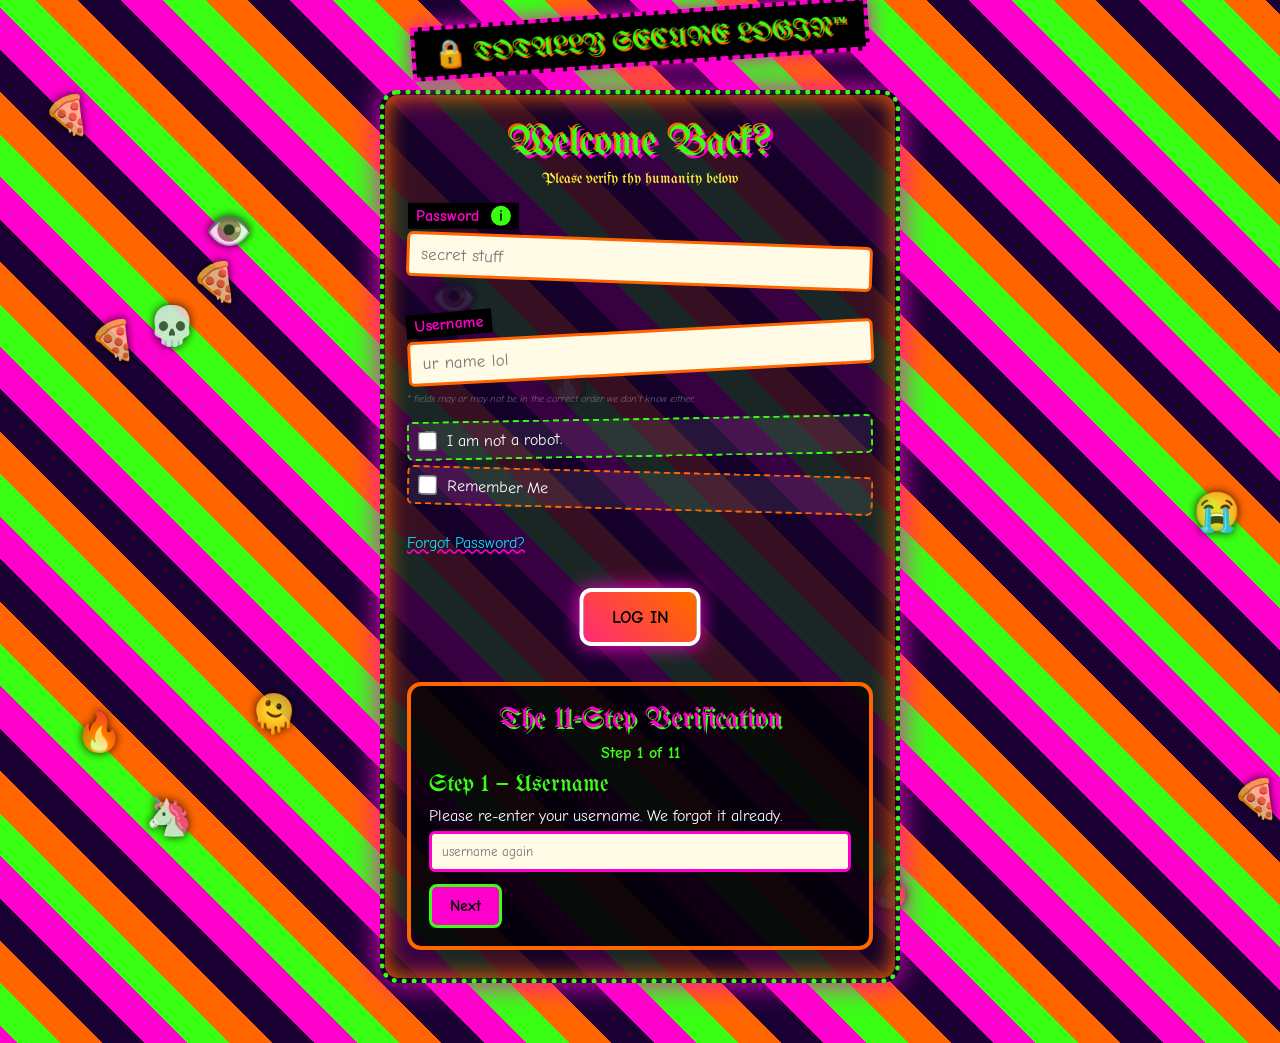
==== chaos-login.html @ adcfc8f6 "gg" ====
<!DOCTYPE html>
<html lang="en">
<head>
<meta charset="UTF-8" />
<meta name="viewport" content="width=device-width, initial-scale=1.0" />
<title>🔒 TOTALLY SECURE LOGIN™</title>
<link rel="preconnect" href="https://fonts.googleapis.com">
<link rel="preconnect" href="https://fonts.gstatic.com" crossorigin>
<link href="https://fonts.googleapis.com/css2?family=Comic+Neue:wght@400;700&family=UnifrakturMaguntia&display=swap" rel="stylesheet">
<style>
  * { box-sizing: border-box; }
  html, body {
    margin: 0; padding: 0;
    min-height: 100vh;
    font-family: 'Comic Neue', 'Comic Sans MS', cursive;
    overflow-x: hidden;
    color: #fff;
  }
  body {
    background:
      repeating-linear-gradient(
        45deg,
        #ff00cc 0px, #ff00cc 30px,
        #39ff14 30px, #39ff14 60px,
        #ff6600 60px, #ff6600 90px,
        #1a0033 90px, #1a0033 120px
      );
    background-size: 200% 200%;
    animation: bgPulse 4s linear infinite;
    min-height: 100vh;
  }
  @keyframes bgPulse {
    0%   { background-position: 0 0; filter: hue-rotate(0deg); }
    50%  { background-position: 100% 100%; filter: hue-rotate(40deg); }
    100% { background-position: 0 0; filter: hue-rotate(0deg); }
  }
  h1, h2, h3, .gothic {
    font-family: 'UnifrakturMaguntia', serif;
    font-weight: normal;
  }

  /* Floating emojis */
  .floater {
    position: fixed;
    font-size: 2.4rem;
    pointer-events: none;
    z-index: 1;
    opacity: 0.85;
    text-shadow: 0 0 10px #000;
    will-change: transform;
  }

  /* Wobble badge */
  .badge {
    position: fixed;
    top: 12px;
    left: 50%;
    transform: translateX(-50%) rotate(-4deg);
    background: #000;
    color: #39ff14;
    padding: 8px 18px;
    font-family: 'UnifrakturMaguntia', serif;
    font-size: 1.6rem;
    border: 4px dashed #ff00cc;
    z-index: 50;
    animation: wobble 1.6s ease-in-out infinite;
    text-shadow: 2px 2px #ff6600;
    box-shadow: 0 0 20px #ff00cc;
    white-space: nowrap;
  }
  @keyframes wobble {
    0%, 100% { transform: translateX(-50%) rotate(-4deg) scale(1); }
    25%      { transform: translateX(-48%) rotate(5deg)  scale(1.05); }
    50%      { transform: translateX(-52%) rotate(-3deg) scale(0.97); }
    75%      { transform: translateX(-50%) rotate(6deg)  scale(1.03); }
  }

  .wrap {
    position: relative;
    z-index: 10;
    max-width: 520px;
    margin: 90px auto 60px;
    padding: 28px 22px;
    background: rgba(20, 0, 40, 0.85);
    border: 5px dotted #39ff14;
    border-radius: 18px;
    box-shadow: 0 0 30px #ff00cc, inset 0 0 25px #ff6600;
  }
  .wrap h1 {
    text-align: center;
    font-size: 2.6rem;
    color: #39ff14;
    text-shadow: 3px 3px 0 #ff00cc, -2px -2px 0 #ff6600;
    margin: 0 0 6px;
    line-height: 1;
  }
  .subtitle {
    text-align: center;
    color: #ffeb3b;
    font-size: 0.95rem;
    margin-bottom: 22px;
  }

  /* Form fields */
  .field {
    margin: 18px 0;
    display: flex;
    flex-direction: column;
    gap: 4px;
  }
  .field label {
    font-weight: 700;
    color: #ff00cc;
    background: #000;
    padding: 3px 8px;
    align-self: flex-start;
    transform: rotate(-2deg);
    font-size: 1rem;
  }
  .field input[type="text"],
  .field input[type="password"],
  .field input[type="file"] {
    padding: 10px 12px;
    border: 3px solid #ff6600;
    background: #fffbe7;
    color: #1a0033;
    font-family: 'Comic Neue', cursive;
    font-size: 1.05rem;
    border-radius: 6px;
    outline: none;
  }
  .field input:focus {
    border-color: #39ff14;
    box-shadow: 0 0 12px #39ff14;
  }
  .rot-a { transform: rotate(-3deg); }
  .rot-b { transform: rotate(2deg); }
  .rot-c { transform: rotate(5deg); }
  .rot-d { transform: rotate(-1.5deg); }

  .footnote {
    font-size: 0.62rem;
    color: #aaa;
    opacity: 0.55;
    margin-top: 4px;
    font-style: italic;
  }

  /* Submit button (drifter) */
  .submit-host {
    position: relative;
    min-height: 70px;
    margin-top: 20px;
  }
  #submitBtn {
    position: absolute;
    left: 50%;
    top: 50%;
    transform: translate(-50%, -50%);
    padding: 14px 28px;
    background: linear-gradient(45deg, #ff00cc, #ff6600, #39ff14);
    background-size: 300% 300%;
    color: #000;
    font-weight: 900;
    font-size: 1.15rem;
    border: 4px solid #fff;
    border-radius: 12px;
    cursor: pointer;
    font-family: 'Comic Neue', cursive;
    box-shadow: 0 0 20px #ff00cc;
    transition: left 0.18s ease-out, top 0.18s ease-out, transform 0.2s;
    animation: btnPulse 2.5s linear infinite;
    z-index: 5;
  }
  @keyframes btnPulse {
    0%, 100% { background-position: 0% 50%; }
    50%      { background-position: 100% 50%; }
  }
  #submitBtn.frozen {
    animation: none;
    background: #39ff14;
    color: #000;
    box-shadow: 0 0 30px #39ff14;
  }

  /* Forgot password link – also runs away */
  .forgot {
    display: inline-block;
    position: relative;
    color: #00e5ff;
    text-decoration: underline wavy #ff00cc;
    cursor: pointer;
    margin: 10px 0;
    transition: left 0.2s ease-out, top 0.2s ease-out;
  }

  /* Robot checkbox row */
  .robot-row, .remember-row {
    display: flex;
    align-items: center;
    gap: 10px;
    margin: 14px 0;
    background: rgba(255,255,255,0.08);
    padding: 8px;
    border: 2px dashed #39ff14;
    border-radius: 6px;
    transform: rotate(-1deg);
  }
  .remember-row { transform: rotate(1.5deg); border-color: #ff6600; }
  .robot-row input, .remember-row input { transform: scale(1.5); accent-color: #ff00cc; }
  .robot-row label, .remember-row label { cursor: pointer; }

  /* Wizard */
  .wizard {
    margin-top: 30px;
    background: rgba(0,0,0,0.7);
    border: 4px solid #ff6600;
    border-radius: 14px;
    padding: 18px;
  }
  .wizard h2 {
    margin: 0 0 10px;
    text-align: center;
    color: #ff00cc;
    text-shadow: 2px 2px #39ff14;
    font-size: 1.8rem;
  }
  .step-indicator {
    text-align: center;
    color: #39ff14;
    font-weight: 700;
    margin-bottom: 10px;
  }
  .step {
    display: none;
    animation: stepIn 0.4s ease-out;
  }
  .step.active { display: block; }
  @keyframes stepIn {
    from { opacity: 0; transform: translateX(20px) rotate(2deg); }
    to   { opacity: 1; transform: translateX(0) rotate(0); }
  }
  .step h3 {
    color: #39ff14;
    font-size: 1.5rem;
    margin: 0 0 10px;
  }
  .step p { margin: 6px 0; color: #fff; }
  .step input[type="text"],
  .step input[type="password"],
  .step input[type="file"] {
    width: 100%;
    padding: 10px;
    background: #fffbe7;
    color: #1a0033;
    border: 3px solid #ff00cc;
    border-radius: 6px;
    font-family: 'Comic Neue', cursive;
  }
  .step button.nav {
    padding: 10px 18px;
    margin: 12px 6px 0 0;
    background: #ff00cc;
    color: #000;
    font-weight: 900;
    border: 3px solid #39ff14;
    border-radius: 8px;
    cursor: pointer;
    font-family: 'Comic Neue', cursive;
    font-size: 1rem;
  }
  .step button.nav.yes { background: #39ff14; }
  .step button.nav.alsoyes { background: #ff6600; }

  /* CAPTCHA grey squares */
  .captcha-grid {
    display: grid;
    grid-template-columns: repeat(3, 1fr);
    gap: 8px;
    margin: 10px 0;
  }
  .captcha-cell {
    aspect-ratio: 1;
    background: #555;
    border: 3px solid #222;
    cursor: pointer;
    display: flex;
    align-items: center;
    justify-content: center;
    color: rgba(255,255,255,0.05);
    font-size: 0.8rem;
    user-select: none;
  }
  .captcha-cell.sel { outline: 4px solid #39ff14; background: #666; }

  /* Frustration slider */
  .slider-row {
    display: flex;
    flex-direction: column;
    gap: 6px;
  }
  .slider-row input[type=range] { width: 100%; accent-color: #ff00cc; }
  .slider-labels { display: flex; justify-content: space-between; font-size: 0.8rem; color: #ffeb3b; }
  #slideOut { color: #39ff14; font-weight: 900; text-align: center; }

  /* Canvas */
  #drawPad {
    background: #fffbe7;
    border: 4px dashed #ff00cc;
    width: 100%;
    height: 180px;
    touch-action: none;
    display: block;
    border-radius: 6px;
  }
  .canvas-note { color: #ff6600; font-size: 0.8rem; }

  /* Blurry captcha */
  .blurry-captcha {
    background: #fff;
    color: #000;
    font-family: 'UnifrakturMaguntia', serif;
    font-size: 2.4rem;
    padding: 14px;
    text-align: center;
    filter: blur(4px) contrast(1.6);
    letter-spacing: 6px;
    user-select: none;
    border: 3px solid #000;
    margin-bottom: 8px;
  }

  /* Loader bars */
  .bar-shell {
    background: #1a0033;
    border: 3px solid #fff;
    height: 28px;
    border-radius: 14px;
    overflow: hidden;
    margin: 10px 0;
  }
  .bar-fill {
    height: 100%;
    width: 0%;
    background: linear-gradient(90deg, #ff00cc, #39ff14, #ff6600);
    transition: width 0.6s ease;
    text-align: center;
    color: #000;
    font-weight: 900;
    line-height: 28px;
  }

  /* Error / message popup */
  .toast {
    position: fixed;
    top: 80px;
    right: 20px;
    background: #000;
    color: #39ff14;
    border: 3px solid #ff00cc;
    padding: 12px 16px;
    border-radius: 10px;
    font-weight: 700;
    z-index: 100;
    max-width: 280px;
    box-shadow: 0 0 20px #ff00cc;
    animation: toastIn 0.3s ease-out;
  }
  @keyframes toastIn { from { transform: translateX(120%); } to { transform: translateX(0); } }

  /* Random spinner */
  .rand-spin {
    position: fixed;
    bottom: 20px;
    right: 20px;
    width: 60px;
    height: 60px;
    border: 6px solid #ff00cc;
    border-top-color: #39ff14;
    border-radius: 50%;
    animation: spin 0.7s linear infinite;
    z-index: 60;
    display: none;
    box-shadow: 0 0 25px #39ff14;
  }
  @keyframes spin { to { transform: rotate(360deg); } }

  /* Confetti */
  .confetti {
    position: fixed;
    width: 10px; height: 14px;
    top: -20px;
    z-index: 200;
    pointer-events: none;
    animation: fall linear forwards;
  }
  @keyframes fall {
    to { transform: translateY(110vh) rotate(720deg); opacity: 0.7; }
  }

  /* Tooltip */
  .tooltip-host { position: relative; display: inline-block; }
  .tooltip-host:hover .tooltip { display: block; }
  .tooltip {
    display: none;
    position: absolute;
    bottom: 120%;
    left: 0;
    background: #000;
    color: #ffeb3b;
    border: 2px solid #39ff14;
    padding: 8px 10px;
    font-size: 0.78rem;
    width: 230px;
    z-index: 30;
    border-radius: 6px;
  }
  .info-i {
    display: inline-block;
    background: #39ff14;
    color: #000;
    width: 20px; height: 20px;
    border-radius: 50%;
    text-align: center;
    line-height: 20px;
    font-weight: 900;
    cursor: help;
    margin-left: 6px;
  }

  @media (max-width: 600px) {
    .badge { font-size: 1.1rem; padding: 6px 10px; top: 8px; }
    .wrap { margin: 80px 10px 40px; padding: 18px 12px; }
    .wrap h1 { font-size: 1.9rem; }
    .blurry-captcha { font-size: 1.8rem; }
    .toast { right: 10px; left: 10px; max-width: unset; }
  }
</style>
</head>
<body>

<div class="badge">🔒 TOTALLY SECURE LOGIN™</div>
<div class="rand-spin" id="randSpin"></div>

<div class="wrap">
  <h1>Welcome Back?</h1>
  <div class="subtitle gothic">Please verify thy humanity below</div>

  <div id="fieldSlot1"></div>
  <div id="fieldSlot2"></div>

  <!-- Templates injected via JS in random order -->
  <template id="tplUser">
    <div class="field rot-a">
      <label for="loginUser">Username</label>
      <input type="text" id="loginUser" autocomplete="off" placeholder="ur name lol" />
    </div>
  </template>
  <template id="tplPass">
    <div class="field rot-b">
      <label for="loginPass">
        Password
        <span class="tooltip-host">
          <span class="info-i">i</span>
          <span class="tooltip">Must be 8–9 characters, include a prime number spelled out in Latin, and your mother's disappointment.</span>
        </span>
      </label>
      <input type="password" id="loginPass" autocomplete="off" placeholder="secret stuff" />
    </div>
  </template>

  <div class="footnote">* fields may or may not be in the correct order. we don't know either.</div>

  <div class="robot-row rot-c">
    <input type="checkbox" id="robotChk" />
    <label for="robotChk" id="robotLbl">I am not a robot.</label>
  </div>

  <div class="remember-row rot-d">
    <input type="checkbox" id="rememberChk" />
    <label for="rememberChk">Remember Me</label>
  </div>

  <a class="forgot" id="forgotLink">Forgot Password?</a>

  <div class="submit-host" id="submitHost">
    <button id="submitBtn" type="button">LOG IN</button>
  </div>

  <!-- Wizard -->
  <div class="wizard">
    <h2 class="gothic">The 11-Step Verification</h2>
    <div class="step-indicator">Step <span id="stepNum">1</span> of 11</div>

    <div class="step active" data-step="1">
      <h3>Step 1 — Username</h3>
      <p>Please re-enter your username. We forgot it already.</p>
      <input type="text" placeholder="username again" />
      <button class="nav" data-next>Next</button>
    </div>

    <div class="step" data-step="2">
      <h3>Step 2 — Password</h3>
      <p>Enter your password.
        <span class="tooltip-host">
          <span class="info-i">i</span>
          <span class="tooltip">Must be 8–9 chars, include a prime number in Latin, and your mother's disappointment.</span>
        </span>
      </p>
      <input type="password" placeholder="duo, tres, quinque..." />
      <button class="nav" data-next>Next</button>
    </div>

    <div class="step" data-step="3">
      <h3>Step 3 — Spirit Animal</h3>
      <p>What is your spirit animal? <em>(required)</em></p>
      <input type="text" id="spiritAnimal" placeholder="e.g. confused raccoon" />
      <button class="nav" data-next>Next</button>
    </div>

    <div class="step" data-step="4">
      <h3>Step 4 — CAPTCHA</h3>
      <p>Select all images that represent <strong>existential dread</strong>.</p>
      <div class="captcha-grid" id="captchaGrid">
        <div class="captcha-cell">[image]</div>
        <div class="captcha-cell">[image]</div>
        <div class="captcha-cell">[image]</div>
      </div>
      <button class="nav" data-next>Verify</button>
    </div>

    <div class="step" data-step="5">
      <h3>Step 5 — Toaster Check</h3>
      <p>Confirm you are not a toaster:</p>
      <button class="nav yes" data-next>Yes</button>
      <button class="nav alsoyes" data-next>Also Yes</button>
    </div>

    <div class="step" data-step="6">
      <h3>Step 6 — Frustration Level</h3>
      <p>Rate your current frustration:</p>
      <div class="slider-row">
        <input type="range" id="frustSlider" min="0" max="100" value="50" />
        <div class="slider-labels">
          <span>Mild Annoyance</span>
          <span>Screaming Into Void</span>
        </div>
        <div id="slideOut">50%</div>
      </div>
      <button class="nav" data-next>Next</button>
    </div>

    <div class="step" data-step="7">
      <h3>Step 7 — Draw Your Password</h3>
      <p>Please draw your password below.</p>
      <canvas id="drawPad" width="400" height="180"></canvas>
      <div class="canvas-note">(this canvas is broken on purpose. enjoy.)</div>
      <button class="nav" data-next>Next</button>
    </div>

    <div class="step" data-step="8">
      <h3>Step 8 — Solve This CAPTCHA</h3>
      <div class="blurry-captcha">x9$kQ#7p</div>
      <input type="text" placeholder="type what you see" />
      <button class="nav" data-next>Submit</button>
    </div>

    <div class="step" data-step="9">
      <h3>Step 9 — Prove Humanity</h3>
      <p>Upload proof that you are a human (selfie):</p>
      <input type="file" accept="image/*" />
      <button class="nav" data-next>Next</button>
    </div>

    <div class="step" data-step="10">
      <h3>Step 10 — Validating...</h3>
      <p>Please wait while we verify everything:</p>
      <div class="bar-shell"><div class="bar-fill" id="fakeBar">0%</div></div>
      <button class="nav" id="fakeStart" data-next-disabled>Begin</button>
    </div>

    <div class="step" data-step="11">
      <h3>Step 11 — Finalizing</h3>
      <p>Almost there! Don't blink.</p>
      <div class="bar-shell"><div class="bar-fill" id="finalBar">0%</div></div>
      <div id="finalMsg"></div>
      <button class="nav" id="finalStart">Finish</button>
    </div>
  </div>
</div>

<script>
/* ============ Floating emojis ============ */
const emojis = ['💀','🤡','😭','🔥','👁️','🦄','🥴','🫠','👹','🍕'];
function spawnEmojis(n=14) {
  for (let i = 0; i < n; i++) {
    const e = document.createElement('div');
    e.className = 'floater';
    e.textContent = emojis[Math.floor(Math.random()*emojis.length)];
    e.style.left = Math.random()*100 + 'vw';
    e.style.top = Math.random()*100 + 'vh';
    const dur = 18 + Math.random()*22;
    e.animate([
      { transform: `translate(0,0) rotate(0deg)` },
      { transform: `translate(${(Math.random()-0.5)*300}px, ${(Math.random()-0.5)*300}px) rotate(${Math.random()*720-360}deg)` }
    ], { duration: dur*1000, iterations: Infinity, direction: 'alternate' });
    document.body.appendChild(e);
  }
}
spawnEmojis();

/* ============ Toast helper ============ */
function toast(msg, ms=2400) {
  const t = document.createElement('div');
  t.className = 'toast';
  t.textContent = msg;
  document.body.appendChild(t);
  setTimeout(() => t.remove(), ms);
}

/* ============ Swap username/password fields ============ */
(function swapFields() {
  const slot1 = document.getElementById('fieldSlot1');
  const slot2 = document.getElementById('fieldSlot2');
  const user = document.getElementById('tplUser').content.cloneNode(true);
  const pass = document.getElementById('tplPass').content.cloneNode(true);
  if (Math.random() < 0.5) {
    slot1.appendChild(user);
    slot2.appendChild(pass);
  } else {
    slot1.appendChild(pass);
    slot2.appendChild(user);
  }
})();

/* ============ Robot checkbox gaslighting ============ */
const robotChk = document.getElementById('robotChk');
const robotLbl = document.getElementById('robotLbl');
let robotTries = 0;
const robotLines = [
  "A robot would say that.",
  "A robot would DEFINITELY say that.",
  "Ok we don't believe you.",
  "Try harder, RoboFriend.",
  "Please stop.",
  "Seriously. Please. Stop.",
  "We've contacted the authorities."
];
robotChk.addEventListener('change', () => {
  if (robotChk.checked) {
    robotChk.checked = false;
    const idx = Math.min(robotTries, robotLines.length - 1);
    robotLbl.textContent = robotLines[idx];
    robotTries++;
  }
});

/* ============ Remember Me ============ */
document.getElementById('rememberChk').addEventListener('change', (e) => {
  if (e.target.checked) toast("We will remember everything.", 3000);
});

/* ============ Drifting Submit Button ============ */
const btn = document.getElementById('submitBtn');
const host = document.getElementById('submitHost');
let btnFrozen = false;
let chaseStart = null;
let lastMove = 0;

function moveBtnAwayFrom(mx, my) {
  if (btnFrozen) return;
  const rect = btn.getBoundingClientRect();
  const hostRect = host.getBoundingClientRect();
  const cx = rect.left + rect.width/2;
  const cy = rect.top + rect.height/2;
  const dx = cx - mx;
  const dy = cy - my;
  const dist = Math.hypot(dx, dy);
  if (dist > 140) return;
  // Push in random-ish direction across full viewport
  const vw = window.innerWidth;
  const vh = window.innerHeight;
  const padX = rect.width/2 + 10;
  const padY = rect.height/2 + 10;
  // Place anywhere in viewport, biased away from cursor
  let newX, newY, tries = 0;
  do {
    newX = padX + Math.random() * (vw - padX*2);
    newY = padY + Math.random() * (vh - padY*2);
    tries++;
  } while (Math.hypot(newX - mx, newY - my) < 250 && tries < 12);

  // convert viewport coords to be set as fixed via CSS using top/left on element
  btn.style.position = 'fixed';
  btn.style.left = newX + 'px';
  btn.style.top = newY + 'px';
  btn.style.transform = `translate(-50%, -50%) rotate(${(Math.random()*20-10).toFixed(1)}deg)`;

  if (!chaseStart) chaseStart = Date.now();
}

document.addEventListener('mousemove', (ev) => {
  const now = Date.now();
  if (now - lastMove < 40) return;
  lastMove = now;
  moveBtnAwayFrom(ev.clientX, ev.clientY);
  if (chaseStart && now - chaseStart >= 10000 && !btnFrozen) {
    freezeButton();
  }
});

// touch support: btn jumps on touch-near
document.addEventListener('touchmove', (ev) => {
  const t = ev.touches[0]; if (!t) return;
  moveBtnAwayFrom(t.clientX, t.clientY);
  if (chaseStart && Date.now() - chaseStart >= 10000 && !btnFrozen) {
    freezeButton();
  }
}, { passive: true });

function freezeButton() {
  btnFrozen = true;
  btn.classList.add('frozen');
  btn.textContent = 'CLICK ME NOW';
}

btn.addEventListener('click', () => {
  if (!btnFrozen) {
    toast("Nice try. Keep chasing.");
    return;
  }
  btn.textContent = 'Fine. You win. For now.';
  toast("Fine. You win. For now.", 3500);
});

/* ============ Forgot Password runaway ============ */
const forgot = document.getElementById('forgotLink');
forgot.addEventListener('mouseenter', () => {
  forgot.style.position = 'relative';
  forgot.style.left = (Math.random()*200 - 100) + 'px';
  forgot.style.top = (Math.random()*60 - 30) + 'px';
});
forgot.addEventListener('click', (e) => {
  e.preventDefault();
  toast("lol no.");
});

/* ============ Random spinner ============ */
const spinner = document.getElementById('randSpin');
setInterval(() => {
  if (Math.random() < 0.35) {
    spinner.style.display = 'block';
    setTimeout(() => spinner.style.display = 'none', 800 + Math.random()*1200);
  }
}, 4000);

/* ============ Wrong-input gaslight on login fields ============ */
document.addEventListener('change', (e) => {
  if (e.target.id === 'loginUser' || e.target.id === 'loginPass') {
    if (e.target.value && Math.random() < 0.6) {
      toast("Wow. Wrong again. Truly impressive.");
    }
  }
});

/* ============ Wizard ============ */
let currentStep = 1;
const stepNumEl = document.getElementById('stepNum');
function showStep(n) {
  document.querySelectorAll('.step').forEach(s => s.classList.remove('active'));
  const target = document.querySelector(`.step[data-step="${n}"]`);
  if (target) target.classList.add('active');
  stepNumEl.textContent = n;
  currentStep = n;
  if (n === 10) runFakeBar();
  if (n === 11) prepFinal();
}
document.querySelectorAll('[data-next]').forEach(b => {
  b.addEventListener('click', () => {
    if (currentStep < 11) showStep(currentStep + 1);
  });
});

/* CAPTCHA cells */
document.querySelectorAll('#captchaGrid .captcha-cell').forEach(c => {
  c.addEventListener('click', () => c.classList.toggle('sel'));
});

/* Slider */
const slider = document.getElementById('frustSlider');
const slideOut = document.getElementById('slideOut');
const slideMsgs = ['barely caring','mild annoyance','annoyed','very annoyed','rage','SCREAMING INTO THE VOID'];
slider.addEventListener('input', () => {
  const v = +slider.value;
  const i = Math.min(slideMsgs.length-1, Math.floor(v/100 * slideMsgs.length));
  slideOut.textContent = v + '% — ' + slideMsgs[i];
});

/* Canvas — broken on purpose: drawing offset wildly */
const pad = document.getElementById('drawPad');
const ctx = pad.getContext('2d');
ctx.strokeStyle = '#ff00cc';
ctx.lineWidth = 3;
let drawing = false;
function padPoint(e) {
  const r = pad.getBoundingClientRect();
  const t = e.touches ? e.touches[0] : e;
  // Intentionally offset/scrambled
  const x = (t.clientX - r.left) + (Math.random()*80 - 40);
  const y = (t.clientY - r.top)  + (Math.random()*80 - 40);
  return { x, y };
}
pad.addEventListener('mousedown', e => { drawing = true; const p = padPoint(e); ctx.beginPath(); ctx.moveTo(p.x, p.y); });
pad.addEventListener('mousemove', e => { if (!drawing) return; const p = padPoint(e); ctx.lineTo(p.x, p.y); ctx.stroke(); });
window.addEventListener('mouseup', () => drawing = false);
pad.addEventListener('touchstart', e => { drawing = true; const p = padPoint(e); ctx.beginPath(); ctx.moveTo(p.x, p.y); }, { passive: true });
pad.addEventListener('touchmove', e => { if (!drawing) return; const p = padPoint(e); ctx.lineTo(p.x, p.y); ctx.stroke(); }, { passive: true });
window.addEventListener('touchend', () => drawing = false);

/* Fake progress bar – step 10 */
const fakeBar = document.getElementById('fakeBar');
const fakeStart = document.getElementById('fakeStart');
let fakeRunning = false;
function runFakeBar() {
  if (fakeRunning) return;
  fakeRunning = true;
  const seq = [0, 47, 83, 12, 99, 34, 71, 18, 92, 5];
  let i = 0;
  fakeBar.style.width = '0%';
  fakeBar.textContent = '0%';
  const tick = () => {
    if (i >= seq.length) {
      fakeRunning = false;
      fakeStart.textContent = "Continue → Step 11";
      fakeStart.onclick = () => showStep(11);
      return;
    }
    const v = seq[i++];
    fakeBar.style.width = v + '%';
    fakeBar.textContent = v + '%';
    setTimeout(tick, 900 + Math.random()*500);
  };
  fakeStart.textContent = "Validating...";
  fakeStart.onclick = null;
  setTimeout(tick, 400);
}

/* Step 11 — Final + sad trombone + confetti */
const finalBar = document.getElementById('finalBar');
const finalMsg = document.getElementById('finalMsg');
const finalStart = document.getElementById('finalStart');

function prepFinal() {
  finalBar.style.width = '0%';
  finalBar.textContent = '0%';
  finalMsg.innerHTML = '';
  finalStart.textContent = 'Finish';
  finalStart.onclick = runFinal;
}

function runFinal() {
  finalStart.disabled = true;
  let p = 0;
  const id = setInterval(() => {
    p += 4 + Math.random()*6;
    if (p >= 100) { p = 100; }
    finalBar.style.width = p + '%';
    finalBar.textContent = Math.floor(p) + '%';
    if (p >= 100) {
      clearInterval(id);
      celebrate();
      setTimeout(() => {
        sadTrombone();
        finalMsg.innerHTML = '<p style="color:#ff00cc;font-size:1.3rem;text-align:center;margin-top:14px;"><strong>Session expired.</strong><br/>Please restart from Step 1.</p>';
        finalStart.disabled = false;
        finalStart.textContent = 'Restart 😭';
        finalStart.onclick = () => showStep(1);
      }, 900);
    }
  }, 180);
}

function celebrate() {
  for (let i = 0; i < 80; i++) {
    const c = document.createElement('div');
    c.className = 'confetti';
    c.style.left = Math.random()*100 + 'vw';
    c.style.background = ['#ff00cc','#39ff14','#ff6600','#00e5ff','#ffeb3b'][Math.floor(Math.random()*5)];
    c.style.animationDuration = (2 + Math.random()*2) + 's';
    c.style.transform = `rotate(${Math.random()*360}deg)`;
    document.body.appendChild(c);
    setTimeout(() => c.remove(), 4500);
  }
}

/* Sad trombone via Web Audio API */
let audioCtx;
function sadTrombone() {
  try {
    audioCtx = audioCtx || new (window.AudioContext || window.webkitAudioContext)();
    const now = audioCtx.currentTime;
    // 4 descending notes: classic wah-wah-wah-waaaah
    const freqs = [277.18, 246.94, 220.00, 174.61]; // C#4, B3, A3, F3
    const durs  = [0.25, 0.25, 0.25, 0.9];
    let t = now;
    freqs.forEach((f, i) => {
      const osc = audioCtx.createOscillator();
      const gain = audioCtx.createGain();
      osc.type = 'sawtooth';
      osc.frequency.setValueAtTime(f * 1.06, t);
      osc.frequency.linearRampToValueAtTime(f * 0.94, t + durs[i]);
      gain.gain.setValueAtTime(0.0001, t);
      gain.gain.exponentialRampToValueAtTime(0.25, t + 0.04);
      gain.gain.exponentialRampToValueAtTime(0.0001, t + durs[i]);
      osc.connect(gain).connect(audioCtx.destination);
      osc.start(t);
      osc.stop(t + durs[i] + 0.05);
      t += durs[i];
    });
  } catch (e) { /* audio blocked, oh well */ }
}

/* Unlock audio on first interaction (mobile) */
document.addEventListener('click', () => {
  if (!audioCtx) {
    try { audioCtx = new (window.AudioContext || window.webkitAudioContext)(); } catch(e){}
  } else if (audioCtx.state === 'suspended') {
    audioCtx.resume();
  }
}, { once: true });

</script>
</body>
</html>
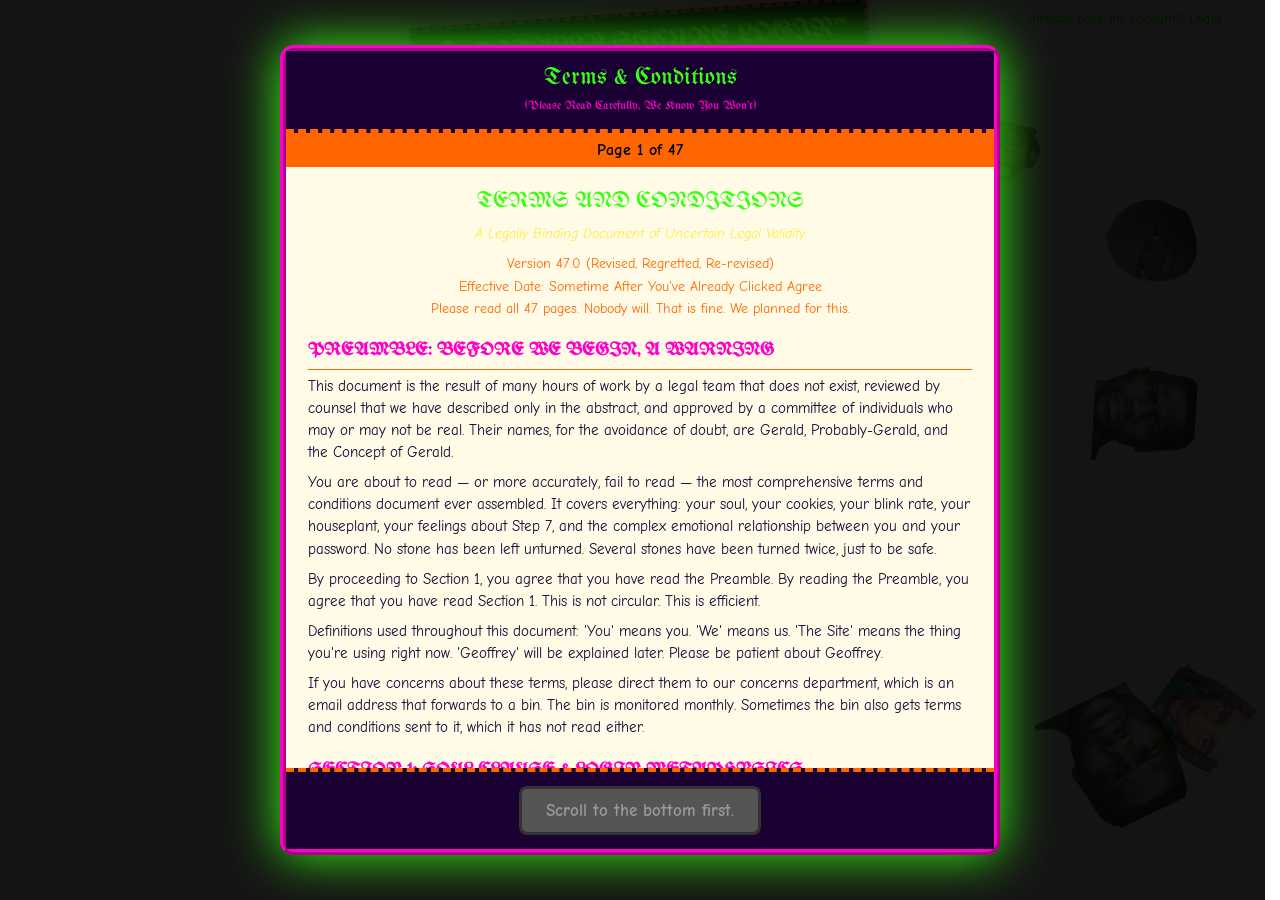
==== commit a9e6064c: "gg2" ====
--- a/chaos-login.html
+++ b/chaos-login.html
@@ -9,21 +9,28 @@
 <link href="https://fonts.googleapis.com/css2?family=Comic+Neue:wght@400;700&family=UnifrakturMaguntia&display=swap" rel="stylesheet">
 <style>
   * { box-sizing: border-box; }
+  html {
+    overflow-y: scroll;
+    scrollbar-gutter: stable;
+    overflow-x: hidden;
+  }
   html, body {
     margin: 0; padding: 0;
     min-height: 100vh;
     font-family: 'Comic Neue', 'Comic Sans MS', cursive;
+    color: #fff;
+  }
+  .page { display: none; }
+  .page.active { display: block; }
+  body {
     overflow-x: hidden;
-    color: #fff;
-  }
-  body {
     background:
       repeating-linear-gradient(
         45deg,
-        #ff00cc 0px, #ff00cc 30px,
-        #39ff14 30px, #39ff14 60px,
-        #ff6600 60px, #ff6600 90px,
-        #1a0033 90px, #1a0033 120px
+        #ffffff 0px, #ffffff 30px,
+        #ffffff 30px, #ffffff 60px,
+        #ffffff 60px, #ffffff 90px,
+        #ffffff 90px, #ffffff 120px
       );
     background-size: 200% 200%;
     animation: bgPulse 4s linear infinite;
@@ -39,15 +46,13 @@
     font-weight: normal;
   }
 
-  /* Floating emojis */
-  .floater {
-    position: fixed;
-    font-size: 2.4rem;
+  /* Bouncing images — absolute inside fixed stage container */
+  .bouncer {
+    position: absolute;
     pointer-events: none;
-    z-index: 1;
-    opacity: 0.85;
-    text-shadow: 0 0 10px #000;
+    opacity: 0.75;
     will-change: transform;
+    image-rendering: auto;
   }
 
   /* Wobble badge */
@@ -86,6 +91,9 @@
     border-radius: 18px;
     box-shadow: 0 0 30px #ff00cc, inset 0 0 25px #ff6600;
   }
+  #login-form {
+    position: relative;
+  }
   .wrap h1 {
     text-align: center;
     font-size: 2.6rem;
@@ -148,15 +156,15 @@
 
   /* Submit button (drifter) */
   .submit-host {
-    position: relative;
+    position: static;
     min-height: 70px;
     margin-top: 20px;
   }
   #submitBtn {
-    position: absolute;
-    left: 50%;
-    top: 50%;
-    transform: translate(-50%, -50%);
+    position: relative;
+    left: 0;
+    top: 0;
+    transform: none;
     padding: 14px 28px;
     background: linear-gradient(45deg, #ff00cc, #ff6600, #39ff14);
     background-size: 300% 300%;
@@ -168,7 +176,7 @@
     cursor: pointer;
     font-family: 'Comic Neue', cursive;
     box-shadow: 0 0 20px #ff00cc;
-    transition: left 0.18s ease-out, top 0.18s ease-out, transform 0.2s;
+    transition: left 0.1s ease-out, top 0.1s ease-out;
     animation: btnPulse 2.5s linear infinite;
     z-index: 5;
   }
@@ -428,6 +436,353 @@
     margin-left: 6px;
   }
 
+  /* ===== T&C Modal ===== */
+  .tc-overlay {
+    position: fixed;
+    inset: 0;
+    background: rgba(0,0,0,0.92);
+    z-index: 9999;
+    display: flex;
+    align-items: center;
+    justify-content: center;
+    padding: 20px;
+  }
+  .tc-box {
+    background: #fffbe7;
+    color: #1a0033;
+    width: 100%;
+    max-width: 720px;
+    max-height: 90vh;
+    border: 6px ridge #ff00cc;
+    border-radius: 14px;
+    display: flex;
+    flex-direction: column;
+    box-shadow: 0 0 50px #39ff14;
+  }
+  .tc-head {
+    padding: 14px 18px;
+    background: #1a0033;
+    color: #39ff14;
+    font-family: 'UnifrakturMaguntia', serif;
+    font-size: 1.5rem;
+    text-align: center;
+    border-bottom: 4px dashed #ff6600;
+  }
+  .tc-progress {
+    padding: 8px 14px;
+    background: #ff6600;
+    color: #000;
+    font-weight: 900;
+    text-align: center;
+    font-family: 'Comic Neue', cursive;
+  }
+  .tc-scroll {
+    flex: 1;
+    overflow-y: scroll;
+    overflow-x: hidden;
+    padding: 18px 22px;
+    font-size: 0.92rem;
+    line-height: 1.5;
+    background: #fffbe7;
+  }
+  .tc-scroll h4 {
+    color: #ff00cc;
+    margin: 14px 0 6px;
+    font-family: 'UnifrakturMaguntia', serif;
+    font-size: 1.15rem;
+  }
+  .tc-scroll p { margin: 0 0 8px; }
+  .tc-foot {
+    padding: 14px;
+    text-align: center;
+    background: #1a0033;
+    border-top: 4px dashed #ff6600;
+  }
+  #tcAgree {
+    padding: 12px 24px;
+    background: #555;
+    color: #999;
+    border: 3px solid #333;
+    border-radius: 8px;
+    font-weight: 900;
+    font-family: 'Comic Neue', cursive;
+    font-size: 1.05rem;
+    cursor: not-allowed;
+  }
+  #tcAgree.enabled {
+    background: #39ff14;
+    color: #000;
+    border-color: #ff00cc;
+    cursor: pointer;
+    animation: btnPulse 2s linear infinite;
+    box-shadow: 0 0 20px #39ff14;
+  }
+
+  /* ===== Security Warning ===== */
+  .sec-overlay {
+    position: fixed;
+    inset: 0;
+    background: rgba(0,0,0,0.85);
+    z-index: 8000;
+    display: flex;
+    align-items: center;
+    justify-content: center;
+    padding: 20px;
+    animation: secIn 0.2s ease-out;
+  }
+  @keyframes secIn { from { opacity: 0; } to { opacity: 1; } }
+  .sec-box {
+    background: #1a1a1a;
+    color: #fff;
+    width: 100%;
+    max-width: 460px;
+    border: 3px solid #ff2222;
+    border-radius: 6px;
+    box-shadow: 0 0 40px #ff0000, inset 0 0 20px rgba(255,0,0,0.2);
+    font-family: 'Segoe UI', 'Comic Neue', sans-serif;
+  }
+  .sec-head {
+    background: linear-gradient(180deg, #aa0000, #660000);
+    color: #fff;
+    padding: 10px 14px;
+    font-weight: 700;
+    font-size: 1.05rem;
+    border-bottom: 2px solid #ff2222;
+    display: flex;
+    align-items: center;
+    gap: 8px;
+  }
+  .sec-body {
+    padding: 18px;
+    font-size: 0.95rem;
+    line-height: 1.45;
+  }
+  .sec-body code {
+    background: #000;
+    color: #ff5555;
+    padding: 2px 6px;
+    border: 1px solid #ff2222;
+    font-family: 'Courier New', monospace;
+  }
+  .sec-actions {
+    display: flex;
+    gap: 10px;
+    justify-content: flex-end;
+    padding: 12px 18px 18px;
+  }
+  .sec-actions button {
+    padding: 8px 18px;
+    border-radius: 4px;
+    border: 1px solid #555;
+    background: #333;
+    color: #fff;
+    cursor: pointer;
+    font-weight: 700;
+    font-family: inherit;
+  }
+  .sec-actions button.danger {
+    background: #aa0000;
+    border-color: #ff2222;
+  }
+  .sec-actions button:hover { filter: brightness(1.3); }
+  #explainArea {
+    width: 100%;
+    min-height: 90px;
+    margin-top: 10px;
+    background: #000;
+    color: #39ff14;
+    border: 2px solid #ff2222;
+    padding: 8px;
+    font-family: 'Courier New', monospace;
+  }
+  #wordCounter {
+    color: #ff5555;
+    font-weight: 900;
+    margin-top: 6px;
+  }
+
+  /* ============ Teleporting Submit Button ============ */
+  const btn = document.getElementById('submitBtn');
+  const loginForm = document.getElementById('login-form');
+  let teleportCount = 0;
+
+  loginForm.addEventListener('mousemove', (e) => {
+    if (teleportCount >= 8) return;
+
+    const rect = btn.getBoundingClientRect();
+    const btnCenterX = rect.left + rect.width / 2;
+    const btnCenterY = rect.top + rect.height / 2;
+    const dist = Math.hypot(e.clientX - btnCenterX, e.clientY - btnCenterY);
+
+    if (dist < 80) {
+      teleportCount++;
+      const formRect = loginForm.getBoundingClientRect();
+      const newX = Math.random() * Math.max(0, (formRect.width - rect.width));
+      const newY = Math.random() * Math.max(0, (formRect.height - rect.height));
+      btn.style.position = 'absolute';
+      btn.style.left = newX + 'px';
+      btn.style.top = newY + 'px';
+      btn.style.margin = '0';
+    }
+
+    if (teleportCount >= 8) {
+      btn.classList.add('frozen');
+      btn.style.position = '';
+      btn.style.left = '';
+      btn.style.top = '';
+      btn.style.margin = '';
+      btn.textContent = 'Fine. You win. For now.';
+    }
+  });
+  .rules-list li.bad { color: #ff5555; }
+  .rules-list li.good { color: #39ff14; }
+  .strength {
+    margin-top: 6px;
+    background: #000;
+    padding: 6px 10px;
+    border: 2px solid #ff5555;
+    color: #ff5555;
+    font-weight: 900;
+    text-align: center;
+    border-radius: 6px;
+  }
+  #usernameStatus {
+    margin-top: 4px;
+    font-size: 0.85rem;
+    color: #ff5555;
+    font-weight: 700;
+    min-height: 18px;
+  }
+  #usernameStatus.checking { color: #ffeb3b; }
+
+  .pic-preview {
+    margin-top: 8px;
+    display: none;
+    text-align: center;
+  }
+  .pic-preview canvas {
+    max-width: 160px;
+    border: 4px solid #ff00cc;
+    image-rendering: pixelated;
+  }
+  .pic-preview p {
+    color: #39ff14;
+    font-weight: 700;
+    margin: 6px 0 0;
+  }
+
+  /* Custom DOB calendar */
+  .dob-row {
+    display: flex;
+    gap: 8px;
+    margin-top: 6px;
+    flex-wrap: wrap;
+  }
+  .dob-row select {
+    flex: 1;
+    min-width: 80px;
+    padding: 8px;
+    background: #fffbe7;
+    color: #1a0033;
+    border: 3px solid #ff00cc;
+    border-radius: 6px;
+    font-family: 'Comic Neue', cursive;
+  }
+  #dobMessage {
+    margin-top: 6px;
+    color: #ff5555;
+    font-weight: 700;
+    min-height: 18px;
+    font-size: 0.9rem;
+  }
+
+  /* Checkbox minefield */
+  .minefield {
+    margin-top: 14px;
+    padding: 10px;
+    background: rgba(255,0,204,0.12);
+    border: 3px dotted #ff00cc;
+    border-radius: 8px;
+  }
+  .minefield label {
+    display: block;
+    margin: 6px 0;
+    cursor: pointer;
+    color: #fff;
+    font-size: 0.92rem;
+  }
+  .minefield input { transform: scale(1.3); margin-right: 8px; accent-color: #39ff14; }
+
+  /* Signup submit progress overlay */
+  .save-overlay {
+    position: fixed;
+    inset: 0;
+    background: rgba(0,0,0,0.92);
+    z-index: 7000;
+    display: none;
+    align-items: center;
+    justify-content: center;
+    padding: 20px;
+  }
+  .save-box {
+    background: #1a0033;
+    border: 5px solid #39ff14;
+    border-radius: 14px;
+    padding: 22px;
+    max-width: 420px;
+    width: 100%;
+    box-shadow: 0 0 40px #ff00cc;
+  }
+  .save-box h3 {
+    color: #ff00cc;
+    text-align: center;
+    margin: 0 0 12px;
+    font-size: 1.5rem;
+  }
+  .save-step {
+    color: #39ff14;
+    font-weight: 700;
+    text-align: center;
+    margin: 10px 0;
+    font-size: 1.1rem;
+    min-height: 24px;
+  }
+  .save-bar-shell {
+    background: #000;
+    border: 3px solid #ff00cc;
+    height: 24px;
+    border-radius: 12px;
+    overflow: hidden;
+  }
+  .save-bar-fill {
+    height: 100%;
+    width: 0%;
+    background: linear-gradient(90deg, #ff00cc, #39ff14, #ff6600);
+    transition: width 0.6s ease;
+  }
+
+  /* Login flash banner (from signup) */
+  .flash {
+    background: #ffeb3b;
+    color: #000;
+    border: 3px dashed #ff00cc;
+    padding: 10px 14px;
+    border-radius: 8px;
+    text-align: center;
+    font-weight: 900;
+    margin-bottom: 14px;
+    transform: rotate(-1deg);
+  }
+
+  /* ===== Page tilt (applied to .wrap) ===== */
+  .wrap {
+    transition: transform 1.4s cubic-bezier(.4,.2,.2,1);
+  }
+  .wrap.spin {
+    transition: transform 1.6s ease-in-out;
+    transform: rotate(360deg) !important;
+  }
+
   @media (max-width: 600px) {
     .badge { font-size: 1.1rem; padding: 6px 10px; top: 8px; }
     .wrap { margin: 80px 10px 40px; padding: 18px 12px; }
@@ -435,21 +790,92 @@
     .blurry-captcha { font-size: 1.8rem; }
     .toast { right: 10px; left: 10px; max-width: unset; }
   }
+
+  /* ---- Nav links ---- */
+  .bottom-nav {
+    margin-top: 18px;
+    font-size: 0.9rem;
+    text-align: center;
+    color: #fff;
+    line-height: 1.8;
+  }
+  .nav-link {
+    text-decoration: underline;
+    cursor: pointer;
+    color: #fff;
+    position: relative;
+    transition: color 0.15s, text-shadow 0.15s;
+  }
+  .nav-link:hover {
+    color: #ff4fcf;
+    text-shadow: 0 0 8px #ff4fcf, 0 0 2px #fff;
+  }
+  .nav-faded {
+    cursor: pointer;
+    color: #888;
+    opacity: 0.4;
+    position: relative;
+  }
+  .top-nav {
+    display: block;
+    text-align: right;
+    padding: 10px 24px 0;
+    font-size: 0.88rem;
+    cursor: pointer;
+    color: #39ff14;
+    font-weight: bold;
+    text-decoration: none;
+    transition: color 0.15s, text-shadow 0.15s;
+  }
+  .top-nav:hover {
+    color: #fff;
+    text-shadow: 0 0 10px #39ff14, 0 0 2px #fff;
+  }
 </style>
 </head>
 <body>
 
+<!-- T&C Modal -->
+<div class="tc-overlay" id="tcOverlay">
+  <div class="tc-box">
+    <div class="tc-head">Terms &amp; Conditions<br/><small style="font-size:0.75rem;color:#ff00cc;">(Please Read Carefully, We Know You Won't)</small></div>
+    <div class="tc-progress" id="tcProgress">Page 1 of 47</div>
+    <div class="tc-scroll" id="tcScroll"></div>
+    <div class="tc-foot">
+      <button id="tcAgree" disabled>Scroll to the bottom first.</button>
+    </div>
+  </div>
+</div>
+
+<!-- Security Warning (hidden by default) -->
+<div class="sec-overlay" id="secOverlay" style="display:none;">
+  <div class="sec-box">
+    <div class="sec-head">⚠️ SECURITY WARNING</div>
+    <div class="sec-body" id="secBody">
+      <p><strong>Suspicious activity detected:</strong> you are attempting to log in. This behavior has been flagged as unusual. Authorities have been notified.</p>
+      <p>Your IP address is: <code>666.666.666.666</code></p>
+      <p>Please explain yourself.</p>
+    </div>
+    <div class="sec-actions" id="secActions">
+      <button id="secExplain">I Can Explain</button>
+      <button id="secRun" class="danger">Run</button>
+    </div>
+  </div>
+</div>
+
 <div class="badge">🔒 TOTALLY SECURE LOGIN™</div>
 <div class="rand-spin" id="randSpin"></div>
 
-<div class="wrap">
+<!-- ============== LOGIN PAGE ============== -->
+<div class="page" id="pageLogin">
+<div class="wrap" id="login-form">
+  <div id="loginFlash"></div>
   <h1>Welcome Back?</h1>
   <div class="subtitle gothic">Please verify thy humanity below</div>
 
   <div id="fieldSlot1"></div>
   <div id="fieldSlot2"></div>
 
-  <!-- Templates injected via JS in random order -->
   <template id="tplUser">
     <div class="field rot-a">
       <label for="loginUser">Username</label>
@@ -487,127 +913,230 @@
     <button id="submitBtn" type="button">LOG IN</button>
   </div>
 
-  <!-- Wizard -->
-  <div class="wizard">
-    <h2 class="gothic">The 11-Step Verification</h2>
-    <div class="step-indicator">Step <span id="stepNum">1</span> of 11</div>
-
-    <div class="step active" data-step="1">
-      <h3>Step 1 — Username</h3>
-      <p>Please re-enter your username. We forgot it already.</p>
-      <input type="text" placeholder="username again" />
-      <button class="nav" data-next>Next</button>
+  <div class="bottom-nav">
+    Don't have an account? Please <span class="nav-link" id="goSignup">click HERE</span> to GO to the <span class="nav-faded" id="goSignupFaded">signup page</span>
+  </div>
+</div>
+</div>
+<!-- ============== END LOGIN PAGE ============== -->
+
+<!-- ============== SIGNUP PAGE ============== -->
+<div class="page active" id="pageSignup">
+  <a class="top-nav" id="goLogin">Already have an account? Login →</a>
+
+  <div class="wrap" id="signupWrap">
+    <h1>Create Account</h1>
+    <div class="subtitle gothic">This won't take long. (It will take long.)</div>
+
+    <div class="wizard">
+      <h2 class="gothic">The 11-Step Sign Up</h2>
+      <div class="step-indicator">Step <span id="stepNum">1</span> of 11</div>
+
+      <div class="step active" data-step="1">
+        <h3>Step 1 — Choose a Username</h3>
+        <p>Pick something unique. It's definitely available.</p>
+        <input type="text" id="wizUsername" placeholder="pick something nobody else has" />
+        <div id="usernameStatus"></div>
+        <button class="nav" data-next>Next</button>
+      </div>
+
+      <div class="step" data-step="2">
+        <h3>Step 2 — Choose a Password</h3>
+        <p>Make it strong.
+          <span class="tooltip-host">
+            <span class="info-i">i</span>
+            <span class="tooltip">Must be 8–9 chars, include a prime number in Latin, and your mother's disappointment.</span>
+          </span>
+        </p>
+        <input type="text" id="wizPassword" placeholder="make it weird" />
+        <button class="nav" data-next>Next</button>
+      </div>
+
+      <div class="step" data-step="3">
+        <h3>Step 3 — Confirm Password</h3>
+        <p>Type it again. Exactly the same. We believe in you.</p>
+        <input type="text" id="wizConfirm" placeholder="type it AGAIN" />
+        <div id="wizConfirmStatus" style="margin-top:6px;color:#ff5555;font-weight:700;min-height:18px;font-size:0.9rem;"></div>
+        <button class="nav" data-next>Next</button>
+      </div>
+
+      <div class="step" data-step="4">
+        <h3>Step 4 — Spirit Animal</h3>
+        <p>What is your spirit animal? <em>(required)</em></p>
+        <input type="text" id="spiritAnimal" placeholder="e.g. confused raccoon" />
+        <button class="nav" data-next>Next</button>
+      </div>
+
+      <div class="step" data-step="5">
+        <h3>Step 5 — CAPTCHA</h3>
+        <p>Select all images that represent <strong>existential dread</strong>.</p>
+        <div class="captcha-grid" id="captchaGrid">
+          <div class="captcha-cell">[image]</div>
+          <div class="captcha-cell">[image]</div>
+          <div class="captcha-cell">[image]</div>
+        </div>
+        <button class="nav" data-next>Verify</button>
+      </div>
+
+      <div class="step" data-step="6">
+        <h3>Step 6 — Toaster Check</h3>
+        <p>Confirm you are not a toaster:</p>
+        <button class="nav yes" data-next>Yes</button>
+        <button class="nav alsoyes" data-next>Also Yes</button>
+      </div>
+
+      <div class="step" data-step="7">
+        <h3>Step 7 — Frustration Level</h3>
+        <p>Rate your current frustration:</p>
+        <div class="slider-row">
+          <input type="range" id="frustSlider" min="0" max="100" value="50" />
+          <div class="slider-labels">
+            <span>Mild Annoyance</span>
+            <span>Screaming Into Void</span>
+          </div>
+          <div id="slideOut">50%</div>
+        </div>
+        <button class="nav" data-next>Next</button>
+      </div>
+
+      <div class="step" data-step="8">
+        <h3>Step 8 — Draw Your Password</h3>
+        <p>Please draw your password below. (Clears every 2 seconds. Good luck.)</p>
+        <canvas id="drawPad" width="400" height="180"></canvas>
+        <div class="canvas-note">(this canvas is broken on purpose. enjoy.)</div>
+        <button class="nav" data-next>Next</button>
+      </div>
+
+      <div class="step" data-step="9">
+        <h3>Step 9 — Secret Question</h3>
+        <p>Choose a question only you can answer.</p>
+        <select id="suSecret" style="width:100%;padding:10px;background:#fffbe7;color:#1a0033;border:3px solid #ff6600;border-radius:6px;font-family:'Comic Neue',cursive;margin-bottom:8px;">
+          <option value="">-- Choose your trauma --</option>
+          <option>What is the name of your first regret?</option>
+          <option>What sound does your anxiety make?</option>
+          <option>What is the WiFi password of your childhood home?</option>
+          <option>What were you doing on the 3rd Tuesday of last month at 2:47 PM?</option>
+          <option>How many windows are in your hometown?</option>
+          <option>Which season betrayed you first?</option>
+        </select>
+        <input type="text" id="suSecretAns" placeholder="answer (we will judge it)" style="width:100%;" />
+        <button class="nav" data-next>Next</button>
+      </div>
+
+      <div class="step" data-step="10">
+        <h3>Step 10 — Creating Account...</h3>
+        <p>Please wait while we process everything:</p>
+        <div class="bar-shell"><div class="bar-fill" id="fakeBar">0%</div></div>
+        <button class="nav" id="fakeStart" data-next-disabled>Begin</button>
+      </div>
+
+      <div class="step" data-step="11">
+        <h3>Step 11 — Almost Done!</h3>
+        <p>Finalizing your account...</p>
+        <div class="bar-shell"><div class="bar-fill" id="finalBar">0%</div></div>
+        <div id="finalMsg"></div>
+        <button class="nav" id="finalStart">Finish</button>
+      </div>
     </div>
 
-    <div class="step" data-step="2">
-      <h3>Step 2 — Password</h3>
-      <p>Enter your password.
-        <span class="tooltip-host">
-          <span class="info-i">i</span>
-          <span class="tooltip">Must be 8–9 chars, include a prime number in Latin, and your mother's disappointment.</span>
-        </span>
-      </p>
-      <input type="password" placeholder="duo, tres, quinque..." />
-      <button class="nav" data-next>Next</button>
-    </div>
-
-    <div class="step" data-step="3">
-      <h3>Step 3 — Spirit Animal</h3>
-      <p>What is your spirit animal? <em>(required)</em></p>
-      <input type="text" id="spiritAnimal" placeholder="e.g. confused raccoon" />
-      <button class="nav" data-next>Next</button>
-    </div>
-
-    <div class="step" data-step="4">
-      <h3>Step 4 — CAPTCHA</h3>
-      <p>Select all images that represent <strong>existential dread</strong>.</p>
-      <div class="captcha-grid" id="captchaGrid">
-        <div class="captcha-cell">[image]</div>
-        <div class="captcha-cell">[image]</div>
-        <div class="captcha-cell">[image]</div>
-      </div>
-      <button class="nav" data-next>Verify</button>
-    </div>
-
-    <div class="step" data-step="5">
-      <h3>Step 5 — Toaster Check</h3>
-      <p>Confirm you are not a toaster:</p>
-      <button class="nav yes" data-next>Yes</button>
-      <button class="nav alsoyes" data-next>Also Yes</button>
-    </div>
-
-    <div class="step" data-step="6">
-      <h3>Step 6 — Frustration Level</h3>
-      <p>Rate your current frustration:</p>
-      <div class="slider-row">
-        <input type="range" id="frustSlider" min="0" max="100" value="50" />
-        <div class="slider-labels">
-          <span>Mild Annoyance</span>
-          <span>Screaming Into Void</span>
-        </div>
-        <div id="slideOut">50%</div>
-      </div>
-      <button class="nav" data-next>Next</button>
-    </div>
-
-    <div class="step" data-step="7">
-      <h3>Step 7 — Draw Your Password</h3>
-      <p>Please draw your password below.</p>
-      <canvas id="drawPad" width="400" height="180"></canvas>
-      <div class="canvas-note">(this canvas is broken on purpose. enjoy.)</div>
-      <button class="nav" data-next>Next</button>
-    </div>
-
-    <div class="step" data-step="8">
-      <h3>Step 8 — Solve This CAPTCHA</h3>
-      <div class="blurry-captcha">x9$kQ#7p</div>
-      <input type="text" placeholder="type what you see" />
-      <button class="nav" data-next>Submit</button>
-    </div>
-
-    <div class="step" data-step="9">
-      <h3>Step 9 — Prove Humanity</h3>
-      <p>Upload proof that you are a human (selfie):</p>
-      <input type="file" accept="image/*" />
-      <button class="nav" data-next>Next</button>
-    </div>
-
-    <div class="step" data-step="10">
-      <h3>Step 10 — Validating...</h3>
-      <p>Please wait while we verify everything:</p>
-      <div class="bar-shell"><div class="bar-fill" id="fakeBar">0%</div></div>
-      <button class="nav" id="fakeStart" data-next-disabled>Begin</button>
-    </div>
-
-    <div class="step" data-step="11">
-      <h3>Step 11 — Finalizing</h3>
-      <p>Almost there! Don't blink.</p>
-      <div class="bar-shell"><div class="bar-fill" id="finalBar">0%</div></div>
-      <div id="finalMsg"></div>
-      <button class="nav" id="finalStart">Finish</button>
+    <div class="bottom-nav">
+      Already have an account? Please <span class="nav-link" id="goLoginBottom">click HERE</span> to GO to the <span class="nav-faded" id="goLoginFaded">login page</span>
     </div>
   </div>
 </div>
-
+<!-- ============== END SIGNUP PAGE ============== -->
+
+<!-- Signup submit progress overlay -->
+<div class="save-overlay" id="saveOverlay">
+  <div class="save-box">
+    <h3 class="gothic">Processing...</h3>
+    <div class="save-step" id="saveStep">Saving data...</div>
+    <div class="save-bar-shell"><div class="save-bar-fill" id="saveBar"></div></div>
+  </div>
+</div>
+
+<template id="tcContent">
+<h3 style="color:#39ff14;text-align:center;font-size:1.4rem;margin:0 0 4px;">TERMS AND CONDITIONS</h3><p style="text-align:center;color:#ffeb3b;font-style:italic;font-size:0.9rem;margin:2px 0 10px;">A Legally Binding Document of Uncertain Legal Validity</p><p style="text-align:center;color:#ff6600;font-size:0.85rem;margin:2px 0;">Version 47.0 (Revised, Regretted, Re-revised)</p><p style="text-align:center;color:#ff6600;font-size:0.85rem;margin:2px 0;">Effective Date: Sometime After You've Already Clicked Agree</p><p style="text-align:center;color:#ff6600;font-size:0.85rem;margin:2px 0;">Please read all 47 pages. Nobody will. That is fine. We planned for this.</p></div><h4 style="color:#ff00cc;margin:18px 0 6px;border-bottom:1px solid #ff6600;padding-bottom:4px;">PREAMBLE: BEFORE WE BEGIN, A WARNING</h4><p>This document is the result of many hours of work by a legal team that does not exist, reviewed by counsel that we have described only in the abstract, and approved by a committee of individuals who may or may not be real. Their names, for the avoidance of doubt, are Gerald, Probably-Gerald, and the Concept of Gerald.</p><p>You are about to read — or more accurately, fail to read — the most comprehensive terms and conditions document ever assembled. It covers everything: your soul, your cookies, your blink rate, your houseplant, your feelings about Step 7, and the complex emotional relationship between you and your password. No stone has been left unturned. Several stones have been turned twice, just to be safe.</p><p>By proceeding to Section 1, you agree that you have read the Preamble. By reading the Preamble, you agree that you have read Section 1. This is not circular. This is efficient.</p><p>Definitions used throughout this document: 'You' means you. 'We' means us. 'The Site' means the thing you're using right now. 'Geoffrey' will be explained later. Please be patient about Geoffrey.</p><p>If you have concerns about these terms, please direct them to our concerns department, which is an email address that forwards to a bin. The bin is monitored monthly. Sometimes the bin also gets terms and conditions sent to it, which it has not read either.</p><h4 style="color:#ff00cc;margin:18px 0 6px;border-bottom:1px solid #ff6600;padding-bottom:4px;">SECTION 1: SOUL CLAUSE &amp; LOGIN METAPHYSICS</h4><p>By logging in, you agree that your soul becomes temporary property of this website until logout. This clause has been reviewed by three philosophers, two of whom concluded it was ethically murky, and one of whom just stared at the wall and muttered 'what even is a soul, Gerald.' We took this as tacit approval.</p><p>For the avoidance of doubt, 'soul' in this context is defined broadly to include: your personality, your vibe, your essence, any deeply held convictions you keep meaning to act on, your childhood memories of summer holidays, and the particular way you hum while waiting for pages to load. We are collecting all of this. It is being processed in our humming database.</p><p>The soul transfer is temporary and reversible upon logout. However, if you close the browser tab without properly logging out, we cannot guarantee that all soul-fragments will be successfully repatriated. Some residual essence may linger in our servers. It will be comfortable. We have provided it with a small digital chair.</p><p>In the event of a server outage during an active soul-transfer session, we accept no liability for soul fragmentation, soul duplication, or the creation of a ghost account — defined as an account that nobody remembers creating but which continues to receive our newsletter forever. Ghost accounts are, we acknowledge, deeply unsettling. We are working on it.</p><p>Login constitutes a metaphysical handshake. This handshake is binding. It cannot be undone by simply uncrossing your fingers, as we are aware of that loophole and have already closed it. The handshake is now a hug. You are being metaphysically hugged. Please relax.</p><h5 style="color:#ff6600;margin:12px 0 4px;">Subsection 1.1: The Vibes-Based Agreement</h5><p>Furthermore, and notwithstanding the foregoing, the party of the first part (henceforth "you") hereby acknowledges that the party of the second part (henceforth "also you, somehow") has agreed to terms previously undisclosed and currently unwritten, the spirit of which is vibes-based.</p><p>The 'spirit' of the vibes-based terms shall be interpreted to mean whatever is most inconvenient for you at the time of dispute. This interpretation has been tested extensively in the courts of our imagination and has held up beautifully.</p><p>Vibes are non-negotiable. You cannot counter-vibe. If you attempt to counter-vibe — for example, by logging in with a particularly sceptical expression, or with one eyebrow raised — this is noted in your account profile under 'disposition: combative.' This affects nothing but makes us feel seen.</p><h4 style="color:#ff00cc;margin:18px 0 6px;border-bottom:1px solid #ff6600;padding-bottom:4px;">SECTION 2: CONSENT BY PASSIVE EXISTENCE</h4><p>Your continued use of this site implies consent to be judged silently. The judgement is continuous, automatic, and runs in the background like a process you cannot see in your task manager, much like many of our other processes, which we encourage you not to look for.</p><p>'Continued use' is defined as any of the following: scrolling, clicking, hovering, breathing near the screen, having the tab open, having a tab open in a different window that might be this site, or thinking about this site while not using it. We appreciate the mental real estate.</p><p>The judgement, to be clear, is not personal. It is algorithmic. An algorithm is judging you right now. It has opinions. It has formed them quickly and with great confidence. It is not sharing them with you, but it has put them somewhere. The algorithm's judgements are considered proprietary information and cannot be shared, subpoenaed, or requested via Freedom of Information Act because we operate in a jurisdiction that does not technically have one.</p><p>Silent judgement is, we believe, the most efficient kind. Loud judgement requires infrastructure. Our infrastructure budget has been redirected to the Artisanal Data Soup Initiative (see Section 6), so we are doing the best we can.</p><p>By continuing to exist in the presence of this website, you waive any right to know what score you have been given. There is a score. It is a number between 1 and 10. We will not say which direction is better. You can figure it out from context clues, if you like. That will also affect your score.</p><h5 style="color:#ff6600;margin:12px 0 4px;">Subsection 2.1: Vibes-Based Consent Addendum</h5><p>Furthermore, and notwithstanding the foregoing, the party of the first part (henceforth "you") hereby acknowledges that the party of the second part (henceforth "also you, somehow") has agreed to terms previously undisclosed and currently unwritten, the spirit of which is vibes-based.</p><p>The undersigned, having presumably scrolled to this point under their own free will or possibly due to a browser glitch, accepts all terms herein whether or not they have been read, exist, are coherent, or make any discernible contribution to the field of contract law. This agreement is governed by the laws of a jurisdiction we have yet to select but are narrowing down between the Moon and Delaware.</p><h4 style="color:#ff00cc;margin:18px 0 6px;border-bottom:1px solid #ff6600;padding-bottom:4px;">SECTION 3.3.7: AURA COMPATIBILITY &amp; COLOUR DISPUTES</h4><p>We reserve the right to revoke access if your aura is incompatible with our colour scheme. Our colour scheme is currently a muted teal with dusty rose accents and what our designer describes as 'a sense of considered resignation.' If your aura is aggressively orange, chartreuse without irony, or what colour experts call 'confident beige,' please be aware that access may be intermittent.</p><p>Aura compatibility is assessed at login via a proprietary algorithm (henceforth 'the Aura Engine') that analyses keystroke rhythm, scrolling speed, the confidence with which you dismiss cookie banners, and whether you immediately click 'decline all' or pause to consider 'customise settings.' The latter is considered a pink aura. Pink is compatible. We like pink.</p><p>If your aura is found to be incompatible, you will receive a notification in the form of things subtly not working quite right. Buttons may be slightly offset. Pages may load at 87% capacity and then stop, not with an error, but with an air of disappointment. This is intentional. It is aura feedback, not a bug. Please do not file a bug report.</p><p>You may apply for an aura variance by submitting Form AU-7 (Aura Adjustment Request), which is not available on the site but can theoretically be requested via a support ticket, which will be read, considered, and then forwarded to Gerald. Gerald handles aura. Gerald has opinions about aura. Gerald is not available for comment.</p><p>We acknowledge that aura is not a legally recognised criterion for access revocation in most jurisdictions. We are operating, therefore, not in most jurisdictions. We are operating in the jurisdiction of Vibe, which is not on any map but is widely understood to exist.</p><h4 style="color:#ff00cc;margin:18px 0 6px;border-bottom:1px solid #ff6600;padding-bottom:4px;">SECTION 4.X: THE GENERAL JUDGEMENT PROVISIONS</h4><p>We reserve the right to judge you. This right is expansive, non-exclusive, irrevocable, and transferable to any subsidiary, affiliate, partner, intern, or houseplant we deem sufficiently sentient. The judgement itself is stored in an encrypted log that we call 'The Ledger' internally and 'marketing insights' externally.</p><p>The judgement covers but is not limited to: the speed at which you type your email address, whether you use auto-fill like a sensible person or type it out every time like someone processing unresolved feelings about convenience, whether you capitalise properly, the frequency with which you change your profile photo, and any username that contains numbers because all the good ones were taken.</p><p>Judgement data is retained for a period of seven (7) years, after which it is archived to a secondary ledger called 'The Extended Ledger,' where it rests in peace for a further fourteen (14) years. After twenty-one (21) years, it is finally deleted, unless we have by then experienced a spiritual awakening and decided to keep everything indefinitely. We reserve the right to have a spiritual awakening.</p><p>You may request a copy of your judgement file. This request will be acknowledged within 30 business days. The acknowledgement will say 'we have received your request,' and then nothing further will happen for approximately six weeks, after which you will receive a second email confirming that the first email was sent. Your actual judgement file will not be provided. It is for our eyes only. We find it interesting.</p><h5 style="color:#ff6600;margin:12px 0 4px;">Subsection 4.1: Judgement of Third Parties by Association</h5><p>Furthermore, and notwithstanding the foregoing, the party of the first part (henceforth "you") hereby acknowledges that the party of the second part (henceforth "also you, somehow") has agreed to terms previously undisclosed and currently unwritten, the spirit of which is vibes-based.</p><p>We also reserve the right to form opinions about anyone you have ever mentioned to us, including in free text fields, support tickets, or the 'additional notes' field that everyone fills in with something they immediately regret.</p><h4 style="color:#ff00cc;margin:18px 0 6px;border-bottom:1px solid #ff6600;padding-bottom:4px;">SECTION 5.X: JUDGEMENT OF YOUR FRIENDS, BY ASSOCIATION</h4><p>We also reserve the right to judge your friends, by association. This clause operates on the well-established legal principle of 'birds of a feather,' combined with the equally well-established sociological phenomenon of 'people who know someone annoying are probably fine, but we're watching.</p><p>Friend-adjacent judgement applies to anyone you have tagged, mentioned, gifted a subscription to, or referred via our referral programme, which offers fifteen percent (15%) off your next purchase and a one hundred percent (100%) chance that your friend's browsing data will also be processed by the Aura Engine. This is disclosed in the referral programme's own terms and conditions, which are a separate document you also did not read.</p><p>We do not store the names of your friends. We store their vibes. Vibes are not personally identifiable information in the legal sense because we have decided they are not. This decision was made by Gerald and is considered final.</p><p>If your friends have incompatible auras (see Section 3.3.7), this may affect your standing. Not significantly. Just a little. Just enough that you might want to think about the company you keep. We are not saying anything. We are simply noting. This is, after all, a judgement clause, not an advice column. We do not offer advice. Advice would require accountability. We have opted out of accountability (see Section 7).</p><p>Friend-based judgement data is stored separately from personal judgement data in a partition called 'The Social Ledger,' which is a sibling database to The Ledger, and which shares the same birthday, which is the day we thought of it, which was a Thursday, we think. It was a good Thursday. Gerald was in a good mood.</p><h4 style="color:#ff00cc;margin:18px 0 6px;border-bottom:1px solid #ff6600;padding-bottom:4px;">SECTION 6 (REVISED): THE ARTISANAL DATA SOUP INITIATIVE</h4><p>All input is collected, fermented, and served to interns as artisanal data soup. This clause has been revised from the original, which was more specific about fermentation times and frankly raised more questions than it answered. The revised version is deliberately vague. Vagueness is a feature, not a bug. Please see Section 10 for further elaboration on deliberate vagueness, then doubt yourself.</p><p>The Artisanal Data Soup Initiative (henceforth 'the Soup Programme') began as a wellness initiative and evolved into something that now features in our quarterly reports under 'operational nutrition.' The soup is made from anonymised user inputs including form submissions, search queries, error messages sent in frustration at 2am, and the specific energy of a profile that hasn't been updated since 2019.</p><p>Interns who consume the soup have reported increased data literacy, a vague sense of being watched, and an occasional ability to predict what you're going to search for next. We consider this a success metric. The interns are fine. They have healthcare. The healthcare plan has its own terms and conditions, which are even longer than this document, but which the interns did not read either, so we are all, in a sense, in the same boat.</p><p>The soup is not available for purchase. It is not a product. It is an experience. It is also, technically, a proprietary trade secret, and any intern found describing its flavour in detail is in breach of their NDA, which they did read because we made them initial every page. We have learned from this and now apply the same strategy to our terms and conditions. Please initial every page. There is no space for initials. That is intentional. Make do.</p><p>Vegetarian and vegan options are available in the Soup Programme. The vegan soup is made from inputs submitted without any meat-related autocomplete suggestions. It is lighter. It has a cleaner finish. The non-vegan variant tends to be heavier, with notes of late-night online shopping and at least one abandoned cart containing a blender.</p><h4 style="color:#ff00cc;margin:18px 0 6px;border-bottom:1px solid #ff6600;padding-bottom:4px;">SECTION 7 [REDACTED]: ERRORS AS CHARACTER-BUILDING</h4><h4 style="color:#ff00cc;margin:18px 0 6px;border-bottom:1px solid #ff6600;padding-bottom:4px;">[CONTENT PARTIALLY REDACTED PER INTERNAL MEMO RE: HONESTY CONCERNS]</h4><p>You agree that errors are character-building. This includes, but is not limited to: 404 errors (builds resilience), 500 errors (builds acceptance), timeout errors (builds patience), errors that provide no error code but simply display a sad-looking illustration of a cloud (builds empathy), and errors that occur during a payment confirmation screen (builds courage and the habit of checking your bank statement three times).</p><p>[SECTION REDACTED — approximately 200 words describing the specific errors we know about and have decided not to fix because fixing them would require touching a part of the codebase that nobody fully understands and the one person who understood it left the company in 2021 and has since moved to a farm and is unavailable for contract work]</p><p>Errors are not refundable, replaceable, or exchangeable. They are, however, ours to give and we give them with a certain generosity of spirit. Some errors are limited edition. If you encounter an error code you have never seen before and cannot find on any known documentation site, congratulations: you have discovered something new. Please do not tell anyone. We will fix it eventually. 'Eventually' is not a defined term in this document.</p><p>Character-building activities include but are not limited to: closing the browser and reopening it with grim determination, clearing your cache for the seventeenth time like a ritual that has lost its meaning but you continue anyway, switching to incognito mode as if this will help when you and we both know it will not, and eventually just trying on your phone.</p><h4 style="color:#ff00cc;margin:18px 0 6px;border-bottom:1px solid #ff6600;padding-bottom:4px;">SECTION 8: THE CROISSANT-BASED COOKIE POLICY</h4><p>Cookies are not used. We prefer croissants. We use croissants.</p><p>A croissant, for the purposes of this document, is defined as a small file placed on your device that tracks your behaviour, preferences, and the number of times you have hovered over the 'delete account' button without going through with it. We use the word 'croissant' instead of 'cookie' because 'cookie' has become politicised and our legal team advised us that calling them croissants is technically not covered under the relevant legislation. Our legal team has since been replaced. Their replacements are also Gerald.</p><p>We place the following categories of croissant on your device: Essential Croissants (required for the site to function, cannot be declined, they are just there, good morning), Analytical Croissants (help us understand how you use the site and specifically what you hover over and then don't click, which tells us more about you than the things you actually do click), Preference Croissants (remember your settings so you don't have to, but also remember your settings so we know what your settings are), and Marketing Croissants (this is just advertising, we are being honest with you, it is advertising).</p><p>You may manage your croissant preferences by clicking 'Manage Croissants' in the footer of our website. The 'Manage Croissants' link opens a dialogue with 47 individual toggles. All 47 are enabled by default. Disabling all 47 requires clicking each toggle individually. The toggles are quite close together. We are aware of this. We have filed it under 'known issues' with a priority of 'eventually.'</p><p>Third-party croissants may also be placed on your device by our partners. We have 247 partners. We have provided a list of all 247 in our full Cookie — excuse us, Croissant — Policy, which is a separate document of approximately 89 pages and which begins with its own preamble warning you that it is long. It is long. We are sorry. We are not sorry enough to make it shorter.</p><h5 style="color:#ff6600;margin:12px 0 4px;">Subsection 8.1: Vibes-Based Croissant Addendum</h5><p>Furthermore, and notwithstanding the foregoing, the party of the first part (henceforth "you") hereby acknowledges that the party of the second part (henceforth "also you, somehow") has agreed to terms previously undisclosed and currently unwritten, the spirit of which is vibes-based.</p><p>To be clear: by existing in proximity to this document — spiritually, physically, or via the faint warmth of your laptop — you have entered into a binding agreement with yourself on behalf of us. This is not a paradox. It is simply how agreements work now. You're welcome.</p><h4 style="color:#ff00cc;margin:18px 0 6px;border-bottom:1px solid #ff6600;padding-bottom:4px;">SECTION 9 [REDACTED]: THE HOSTILE SECTION</h4><h4 style="color:#ff00cc;margin:18px 0 6px;border-bottom:1px solid #ff6600;padding-bottom:4px;">[THIS SECTION INTENTIONALLY HOSTILE]</h4><p>We are not going to explain the hostility. If you require an explanation, the hostility increases. This is documented. Please proceed to Section 10.</p><p>[REDACTED — approximately 400 words that were deemed 'too honest' by internal review. The review committee described the original content as 'legally actionable' and 'the kind of thing you think but don't write down.' We wrote it down. We then redacted it. The redaction is considered a service to you.]</p><p>[REDACTED — a paragraph that began with 'Look, to be completely frank with you' and then became something that our legal team (both Geralds) agreed should not exist in written form. We would describe its contents as 'pointed.' If you feel a sudden unease reading this redacted section, that is not coincidence. The unease is load-bearing. It is doing structural work. Please carry it with you into Section 10 where it will become confusion, which is at least a different emotion.]</p><p>The hostile section remains hostile even in its redacted state. This is because hostility, like data (see Section 26), is retained forever. The spirit of what was written here lingers in the document like a smell that you cannot identify but which makes you subtly uncomfortable in a way that is hard to bring up in conversation.</p><h4 style="color:#ff00cc;margin:18px 0 6px;border-bottom:1px solid #ff6600;padding-bottom:4px;">SECTION 10: THE DELIBERATE CONFUSION CLAUSE</h4><p>Section deliberately confusing. Read it twice. Then once more. Then doubt yourself.</p><p>The purpose of this section is multifold. Fold one: to comply with regulatory requirements that certain information be disclosed. Fold two: to ensure that the disclosed information cannot be acted upon without considerable effort. Fold three: to discover how many folds a section can have before it resembles an origami swan. We are currently at fold seven. The swan is looking good.</p><p>In the event that any part of this section appears to be clear, please re-read it. Clarity in a terms and conditions document is generally an indication that you have misunderstood something. True legal clarity requires at least three subordinate clauses, two parenthetical asides, and one phrase that contains the word 'notwithstanding' used in a way that does not fully make sense but sounds authoritative enough that nobody questions it. Notwithstanding the foregoing, we maintain the foregoing position as to the notwithstanding.</p><p>This section may appear to contradict Section 2. This appearance is correct. It does. This is intentional. Contradictions in terms and conditions are not errors; they are features. They create legal uncertainty, and legal uncertainty is our natural habitat. We thrive here. We have a subscription to it. We have not read the subscription's terms and conditions.</p><p>Please re-read this section. Did you? Good. Now re-read it once more. Now doubt yourself. Are you certain you understood the part about the origami swan? No. You are not. That is correct. Proceed.</p><h5 style="color:#ff6600;margin:12px 0 4px;">Subsection 10.1: The Recursive Confusion Addendum</h5><p>Furthermore, and notwithstanding the foregoing, the party of the first part (henceforth "you") hereby acknowledges that the party of the second part (henceforth "also you, somehow") has agreed to terms previously undisclosed and currently unwritten, the spirit of which is vibes-based.</p><p>This subsection is intentionally confusing in a different way from the parent section, to ensure comprehensive confusion coverage. If you have understood both the parent section and this subsection, please contact us immediately. Either you are exceptional or there has been an error. Given the content of Section 7, we lean toward error.</p><h4 style="color:#ff00cc;margin:18px 0 6px;border-bottom:1px solid #ff6600;padding-bottom:4px;">SECTION 11 [REDACTED]: LITERACY CONFIRMATION PROTOCOL</h4><p>By scrolling past this line you confirm you can read, allegedly.</p><p>'Allegedly' is doing significant work in that sentence. We use it not to cast aspersions on your literacy but to acknowledge that scrolling and reading are different activities, that many people scroll at speeds inconsistent with reading, and that we have no way to verify comprehension short of a quiz, which we considered including but which our user experience team advised against on the grounds that 'users would leave' and 'this is already a lot, honestly.'</p><p>We respect your alleged literacy. We have designed this document with it in mind. Sentences are kept to a length that suggests we believe you can handle them, while also being sufficiently long that you might lose the thread partway through and have to start again, which we encourage, not because we are cruel, but because a second read-through often reveals things you missed the first time, such as the part about Geoffrey, which is coming, please hold.</p><p>[REDACTED — a section that described in detail the reading levels assumed for various portions of this document, which turned out to be more revealing about our assumptions regarding our user base than our communications team was comfortable with. What remains is this: we have assumed you are an adult. We have assumed you are tired. We have assumed you are doing this on a Tuesday. We have designed accordingly.]</p><p>Scrolling is considered legal consent in many jurisdictions, specifically in those where we have decided it is. The legal concept of 'scrollwrap' — whereby consent is granted by scrolling past a clause — is a genuine legal theory, which we find both useful and somewhat bleak as a commentary on how agreement works in the digital age. We use it anyway. You have agreed to this paragraph by reading it. Time is a flat circle.</p><h4 style="color:#ff00cc;margin:18px 0 6px;border-bottom:1px solid #ff6600;padding-bottom:4px;">SECTION 12.SUBITEM: BLINK RATE REGULATIONS</h4><p>You must not blink more than four (4) times per minute while using this service. This regulation exists for technical reasons that we are not prepared to disclose at this time. What we can tell you is that the reasons are compelling, that they emerged from data, and that the data came from a study we conducted using volunteers who were told they were participating in a 'digital wellness survey,' which is technically accurate if you define wellness broadly.</p><p>Blink rate monitoring is conducted passively via your device's camera, if you have granted camera permissions, or via a proprietary estimation algorithm that analyses the regularity of your typing patterns and assumes the rest. The algorithm's name is Blinksworth. Blinksworth was trained on a dataset of 40,000 users who blinked normally and it found this data intensely interesting.</p><p>The four-blink-per-minute limit was established after extensive research suggested that users who blink more frequently exhibit what our data science team calls 'sceptical engagement patterns,' which correlates with a higher rate of terms-and-conditions-reading, complaint submissions, and what we have classified internally as 'purposeful browsing,' which means they know exactly what they want and go directly there without being distracted by our promotional banners. This is disruptive to our business model.</p><p>Users who blink fewer than four times per minute are statistically more likely to make impulse purchases, click on suggested content, and spend eleven seconds on the 'Are you sure you want to unsubscribe?' page before deciding not to unsubscribe. We appreciate these users. We call them our 'core demographic.' We would like more of them. Hence: blink regulation.</p><p>If you are unable to restrict your blinking to four times per minute due to a medical condition, please do not contact our accessibility team, which does not yet have a phone number. Instead, please blink normally and accept that this may trigger Section 13.</p><h4 style="color:#ff00cc;margin:18px 0 6px;border-bottom:1px solid #ff6600;padding-bottom:4px;">SECTION 13.SUBITEM: CONSEQUENCES OF EXCESSIVE BLINKING</h4><p>Excessive blinking will result in a polite but firm email. The email will arrive within 2-5 business days of the excessive blinking event and will be from an address that appears personal — something like 'team@' or 'hello@' — but is actually an automated system that has been given a warm tone to make it feel human. The system's name is Blinksworth Jr. It is named after the monitoring algorithm from Section 12, but they are separate entities and share no data, except for your blinking data, which they share constantly.</p><p>The email will open with a casual greeting and then pivot, in the second paragraph, to a gentle note that 'we noticed some unusual activity' on your account. 'Unusual activity' is defined as blinking. The email will not say this directly. It will say it in a way that implies it without stating it, because stating it directly would invite questions, and we are not in the business of answering questions, we are in the business of providing answers to questions we have predetermined to be the relevant ones.</p><p>Polite but firm: the polite is in the greeting and the sign-off, which will use your first name followed by an exclamation mark, because our tone guide says this is warm. The firm is in the third paragraph, where we outline that continued excessive blinking 'may affect your service experience,' which is the same language we use for every consequence in this document, because it is accurate, ominous, and non-specific in exactly the right proportions.</p><p>You may respond to the email. Your response will be received by Blinksworth Jr., who will send an automated acknowledgement and then route your message to a folder called 'User Feedback (Blinking).' This folder is reviewed quarterly by an intern who has not been briefed on the blink regulations and will therefore find the emails deeply confusing. We consider this a documentation gap. It is on our roadmap. The roadmap does not have dates.</p><h4 style="color:#ff00cc;margin:18px 0 6px;border-bottom:1px solid #ff6600;padding-bottom:4px;">SECTION 14.3.7: SNEEZING DURING CHECKOUT: AN EXCLUSION</h4><p>Sneezing during checkout is not covered under the EULA. We want to be very clear about this. If you sneeze during the checkout process — specifically during the window between clicking 'Proceed to Payment' and receiving your order confirmation email — anything that happens as a result of that sneeze is your responsibility entirely.</p><p>This clause exists because a sneeze involves, at minimum, a momentary loss of visual contact with the screen, a potential involuntary click if the sneeze is particularly energetic, and a brief period in which you are not fully in control of your faculties. During this period, if you accidentally confirm a purchase, subscribe to a plan, or accept an upsell you did not intend, the sneeze is legally the proximate cause and is therefore your own business.</p><p>Additionally, and this is a matter of simple hygiene ethics, sneezing onto a keyboard or touchscreen during a financial transaction introduces what we are calling 'biometric ambiguity.' If your sneeze causes a smudge that is interpreted by your device as a fingerprint, and if that fingerprint completes an authentication step, we cannot be held responsible for what was purchased using the sneeze-print. This has happened. We are not saying how many times.</p><p>The EULA exclusion for sneezing is specific to checkout. Sneezing at other points in your user journey is merely covered by the general 'physical autonomy of the user's body' clause, which we haven't actually written yet but consider implied. Sneezing on the home page is fine. Sneezing in your account settings is fine. Sneezing while configuring your notification preferences is fine, though we do suggest you save your settings before you sneeze, because the settings page auto-clears under certain conditions that we will not enumerate here for reasons of length and also because we are not entirely sure what those conditions are.</p><h4 style="color:#ff00cc;margin:18px 0 6px;border-bottom:1px solid #ff6600;padding-bottom:4px;">SECTION 15.B: THE YAWN BILLING FRAMEWORK</h4><p>Yawns are billable at 0.04 currency per second after the first six (6) seconds. The currency is unspecified and will be determined at time of billing using whatever denomination is most inconvenient given your current account currency settings. If you are in a country that uses the Euro, your yawn may be billed in a currency you have never heard of. We are not going to tell you which one. Research is part of the experience.</p><p>A yawn is defined, for billing purposes, as any involuntary opening of the mouth to a width exceeding forty millimetres (40mm), sustained for more than two seconds, accompanied by the inhalation of air in a quantity suggesting boredom, exhaustion, or exposure to this document. The six-second grace period was introduced after user testing revealed that even people who were genuinely engaged with the platform yawned occasionally, and it seemed unfair to bill those people. It still seems unfair. We have billed them anyway.</p><p>Yawn detection is handled by the same camera integration as blink monitoring (Section 12), and uses the same algorithm, Blinksworth, which was retrained on yawn data after users in a focus group were asked to yawn on command and given vouchers in exchange. The focus group participants have since been issued a retroactive yawn bill for the yawns produced during the session. The vouchers cover approximately 40% of the yawn cost. We consider this equitable.</p><p>You may dispute a yawn charge. To do so, you must submit a Yawn Dispute Form (Form YD-3), which requires you to attest that the yawn was: (a) not longer than six seconds, (b) not caused by our content, (c) not a yawn at all but rather a dental examination expression, or (d) a medical yawn for which you hold documentation from a licensed physician. Medical yawns are exempt from billing. We do not know what a medical yawn is. We have decided it is a thing that exists so that we seem reasonable.</p><h4 style="color:#ff00cc;margin:18px 0 6px;border-bottom:1px solid #ff6600;padding-bottom:4px;">SECTION 16.3.7: HICCUP TOLERANCE STANDARDS</h4><p>Hiccups are tolerated provided they remain rhythmic. An arrhythmic hiccup — defined as any hiccup that deviates more than fifteen percent (15%) from the established rhythm of the preceding three hiccups — is considered a breach of the Hiccup Tolerance Standard and will be noted on your account under 'somatic irregularities,' a field we added to the user profile schema in Q3 of last year and which nobody has asked about yet.</p><p>The Hiccup Tolerance Standard exists because rhythmic hiccups, while disruptive to the user experience, are at least predictable. Blinksworth (the algorithm, not the billing subsidiary) can compensate for rhythmic hiccups by smoothing out the typing patterns they produce, resulting in a more accurate user model. Arrhythmic hiccups, however, introduce noise into the data. We do not like noise. We like signal. Signal is monetisable. Noise is not, unless you have a very creative data team, which we do, and have, and regret somewhat.</p><p>Hiccup frequency is also monitored. More than twelve (12) hiccups in a single session triggers what we call a 'somatic wellness flag,' which does nothing except make the flag appear in Gerald's monthly report. Gerald reviews flagged accounts. Gerald does not take action on them. He reads them in the same way someone reads a horoscope: with interest, mild scepticism, and no intention of changing his behaviour as a result.</p><p>You may prevent hiccup logging by using our 'Breath Hold Mode,' which can be activated by holding your breath for seven seconds while hovering over the account settings icon. This feature was added as an Easter egg by a developer who has since left the company. It remains functional. We have not removed it because we forgot about it, and then when we remembered it, we decided it was charming. It is charming.</p><h5 style="color:#ff6600;margin:12px 0 4px;">Subsection 16.1: Hiccup Vibes Addendum</h5><p>Furthermore, and notwithstanding the foregoing, the party of the first part (henceforth "you") hereby acknowledges that the party of the second part (henceforth "also you, somehow") has agreed to terms previously undisclosed and currently unwritten, the spirit of which is vibes-based.</p><p>The vibes-based assessment of hiccup rhythmicity shall be conducted by Gerald on a biannual basis. Gerald's assessment criteria are not published. Gerald does not share his criteria. Gerald describes his methodology as 'intuitive.' We respect this.</p><h4 style="color:#ff00cc;margin:18px 0 6px;border-bottom:1px solid #ff6600;padding-bottom:4px;">SECTION 17.X: PASSWORD STORAGE ARCHITECTURE</h4><p>Your password is stored in a shoebox under someone's desk. Do not ask whose. The shoebox has been in use since the company's founding and represents one of our most reliable data storage solutions, largely because it is air-gapped, physically isolated, and located in a building where the Wi-Fi is inconsistent enough that no remote attacker would bother trying.</p><p>Password security is our highest priority. The shoebox is stored inside a filing cabinet. The filing cabinet is locked. The key to the filing cabinet is on a keychain with several other keys, most of which nobody can identify, which provides what security professionals call 'obscurity through chaos,' and which we call 'Tuesday.'</p><p>We use industry-standard hashing for your password before placing it in the shoebox. The hashing algorithm is SHA-256. We then write the hash on a Post-it note in a handwriting that is intentionally difficult to read, because security through illegibility is an underrated and innovative approach that we feel deserves more recognition in the field. The Post-it note is placed inside a small envelope. The envelope is labelled 'NOT THE PASSWORD' as a decoy. The decoy works. Nobody has ever correctly identified it as the password.</p><p>In the event that the shoebox is lost, misplaced, damaged by a beverage incident, or compromised by a desk reorganisation, we will notify you within 72 hours, unless the reorganisation also moved the list of email addresses, in which case we will notify you as soon as we locate the list. The list is probably also in a shoebox. A different shoebox. We have several shoeboxes. The organisational hierarchy of the shoeboxes is considered proprietary.</p><h4 style="color:#ff00cc;margin:18px 0 6px;border-bottom:1px solid #ff6600;padding-bottom:4px;">SECTION 18.X: TWO-FACTOR AUTHENTICATION VIA EMOTIONS</h4><p>Two-factor authentication is offered: factor one is fear, factor two is doubt. Together, these two factors create what security professionals do not yet call 'emotional multifactor authentication,' but which we believe will become industry standard within the next five to seven years, at which point we will retroactively claim to have pioneered it.</p><p>Factor one (Fear) is delivered via the login page, which has been designed using principles of mild visual unease. The font is slightly too small to read comfortably. The 'Login' button is placed in a location that is correct but that you will second-guess. The background image changes approximately 7% each session, not enough to notice consciously but enough to feel that something is slightly different, which activates a low-level threat-assessment response. This is the Fear. You are now authenticated on factor one.</p><p>Factor two (Doubt) is delivered via our 'Are you sure?' modal, which appears after you successfully enter your correct password. The modal asks: 'Is this really you?' with the options 'Yes, it is me' and 'Actually, wait.' The 'Actually, wait' button does nothing except close the modal and present it again, which we feel captures the authentic experience of self-doubt. If you click 'Yes, it is me' with sufficient confidence — a metric assessed by click speed and cursor trajectory — you are authenticated. If you click it hesitantly, you are sent a verification email. The email subject line is 'Are you sure?'</p><h5 style="color:#ff6600;margin:12px 0 4px;">Subsection 18.1: Two-Factor Emotional Consent Form</h5><p>Furthermore, and notwithstanding the foregoing, the party of the first part (henceforth "you") hereby acknowledges that the party of the second part (henceforth "also you, somehow") has agreed to terms previously undisclosed and currently unwritten, the spirit of which is vibes-based.</p><p>By completing two-factor authentication, you consent to the emotional data collected during the authentication process being used to refine the Fear and Doubt delivery algorithms. Your fear makes future users more afraid. Your doubt makes future users more doubtful. You are, in this way, contributing to the security of the community. Thank you for your service.</p><h4 style="color:#ff00cc;margin:18px 0 6px;border-bottom:1px solid #ff6600;padding-bottom:4px;">SECTION 19.X: THE MOURNING OF FORGOTTEN PASSWORDS</h4><p>Forgotten passwords cannot be recovered. They can be mourned. We provide, at our discretion, a small digital space for this mourning in the form of our Forgotten Password page, which, instead of the standard 'Reset your password via email' flow, also includes a link to a page titled 'In Memory Of,' where users may optionally type the name they wish they had given their password if they had known they were going to forget it.</p><p>The 'In Memory Of' feature was added by a developer at 11pm on a Friday and was never reviewed by product management. It is now visited by approximately 4,000 users per month, making it one of our most popular pages. We have begun to take it seriously and are considering a candle animation.</p><p>Mourning the password does not restore it. This is important. Typing your old password into the 'In Memory Of' field is still not a recovery mechanism, and several users have found this out the hard way, which we regret but which is also technically their fault for not reading the page title carefully. The page says 'In Memory Of.' Memory implies past tense. The password is gone. We are sorry for your loss.</p><p>Password recovery via email is available, but we would like you to sit with the loss first. Take a breath. Think about why you chose that password in the first place. Was it meaningful? Was it a pet's name? A birthday? A word you once believed you would never forget? These details tell us something about you. Specifically, they tell the Aura Engine something about you, but let us not dwell on that right now. This is a time of mourning.</p><h5 style="color:#ff6600;margin:12px 0 4px;">Subsection 19.1: Password Grief Stages</h5><p>Furthermore, and notwithstanding the foregoing, the party of the first part (henceforth "you") hereby acknowledges that the party of the second part (henceforth "also you, somehow") has agreed to terms previously undisclosed and currently unwritten, the spirit of which is vibes-based.</p><p>The five stages of password grief are: Denial (trying the wrong password three more times), Anger (submitting a support ticket that is mostly punctuation), Bargaining (trying variations of the password with numbers at the end), Depression (sitting with the 'In Memory Of' page), and Acceptance (creating a new password that is also 'password123' but with an exclamation mark). We support all five stages. We do not support any of them practically. We support them emotionally, from a distance, through the medium of a pop-up survey asking 'How was your password experience today?'</p><h4 style="color:#ff00cc;margin:18px 0 6px;border-bottom:1px solid #ff6600;padding-bottom:4px;">SECTION 20.B: ACCOUNT SOVEREIGNTY</h4><p>If you attempt to brute-force your own account, we will side with the account. This position was developed by our trust and safety team after extensive debate and represents a genuinely held institutional belief that accounts, once created, develop a certain independence that must be respected. The account has been here every time you came back. The account has remembered your preferences. The account has not forgotten your items in the cart even when it might have been more convenient for you if it had. The account has been loyal. We stand with it.</p><p>Brute-forcing your own account — defined as submitting more than ten (10) consecutive incorrect password attempts with increasing desperation — will result in a temporary lockout, a notification email sent to the account's recovery address (which you also cannot remember), and a note added to your file that reads 'adversarial relationship with own account.' This note does not affect your service, but it does affect how Gerald thinks about you.</p><p>You may petition for account leniency by demonstrating to us that you are, in fact, the account holder. This demonstration can take the form of: answering your security questions (you do not remember these either, do you), providing the credit card last four digits used on the account (check your wallet), confirming your date of birth (you know this one, hopefully), or writing us a short essay on why you and your account should be reconciled. We will not read the essay. But the act of writing it is character-building (see Section 7).</p><h4 style="color:#ff00cc;margin:18px 0 6px;border-bottom:1px solid #ff6600;padding-bottom:4px;">SECTION 21 [REDACTED]: SESSION TOKEN OBSERVATION RULES</h4><p>[REDACTED SECTION — CONTAINS SENSITIVE TECHNICAL INFORMATION AND ALSO SOME FAIRLY POINTED OBSERVATIONS ABOUT BROWSER BEHAVIOUR THAT WE WERE ADVISED TO REMOVE]</p><p>All session tokens expire when looked at directly. Do not stare. This is not a metaphor. It is not Schrödinger's session token (though someone in the engineering team made this joke during a post-mortem and it was received warmly by everyone except Gerald, who does not enjoy physics-based humour). It is simply a known behaviour of our token architecture that direct observation — specifically, opening the browser console and examining token values — triggers an immediate expiration. This is, depending on how charitable you are feeling, either a serious security feature or a remarkable coincidence. We are calling it a security feature.</p><p>Indirect observation of session tokens is permitted, provided it is performed with peripheral awareness only. Do not think about the token directly. Think around it. Think about what the token is protecting — your session, your data, your account, Geoffrey — and let the token exist in your awareness as a background comfort rather than a foreground concern. This is good practice both for session management and for mindfulness, and we have found that users who interact with our token infrastructure in this way report fewer session drop-offs and also occasionally describe feeling 'strangely peaceful,' which we have noted with interest.</p><p>[REMAINING CONTENT OF SECTION 21 REDACTED — it got quite philosophical about the nature of observation and reality and our legal team (both Geralds) felt it exceeded the scope of a terms and conditions document, which is meant to create obligations, not questions]</p><h4 style="color:#ff00cc;margin:18px 0 6px;border-bottom:1px solid #ff6600;padding-bottom:4px;">SECTION 22.X: THE BACK BUTTON NON-GUARANTEE</h4><p>You waive any expectation that the back button will return you to where you came from. This waiver is absolute, irrevocable, and based on bitter experience. The back button, in our system, operates on principles that our engineering team describes as 'aspirational navigation,' meaning that it aspires to take you back, genuinely aspires to this, tries its best, but cannot guarantee that its best is what you wanted.</p><p>The back button may take you to: the page you came from (approximately 60% of the time), the page you came from before that (roughly 20%), a blank page with a loading spinner that never resolves (8%), a page you visited last Tuesday during a different session that our navigation history has merged with the current one for reasons that involve a caching decision made in 2018 by a developer we can no longer reach for comment (9%), and, very occasionally, a page that nobody on the team has ever seen before and that we believe is generated dynamically on demand by a subsystem that operates autonomously in a way that is 'working as intended' in the sense that something is clearly working (3%).</p><p>If you are attempting to undo an action using the back button, please be advised that this is not how our system works. Actions, once taken, are immutable. The back button provides the impression of reversibility as a psychological comfort. We are aware that this is not the same as actual reversibility. We are comfortable with this awareness.</p><h5 style="color:#ff6600;margin:12px 0 4px;">Subsection 22.1: Back Button Expectation Mourning</h5><p>Furthermore, and notwithstanding the foregoing, the party of the first part (henceforth "you") hereby acknowledges that the party of the second part (henceforth "also you, somehow") has agreed to terms previously undisclosed and currently unwritten, the spirit of which is vibes-based.</p><p>If you are grieving the back button experience, please see Section 19 for our mourning protocol. It was developed for passwords but scales to most digital losses.</p><h4 style="color:#ff00cc;margin:18px 0 6px;border-bottom:1px solid #ff6600;padding-bottom:4px;">SECTION 23.B: THE BLANK SECTION THAT WASN'T</h4><p>This section intentionally left blank. Just kidding. Made you look.</p><p>The fact that you looked is, we will admit, entirely our fault. We baited you. We put 'intentionally left blank' and then immediately undermined it, and you looked anyway, because you are human and humans respond to the unexpected reversal of expectations with a burst of attention that is almost impossible to suppress. You were always going to look. We knew this. The look was predicted. The prediction was, in a small way, a test.</p><p>You passed the test. Congratulations. The test was not really a test in any meaningful evaluative sense. It was more of an observation. We observed that you looked. We have noted that you are the kind of person who reads the blank section. This tells us something about you. Specifically, it tells us that you are reading this document more carefully than the vast majority of users, and that you have a relationship with terms and conditions that is, if not healthy, at least engaged. We appreciate engagement. We have made it very easy to engage by making this document very long and putting things like 'made you look' in it.</p><p>This section is therefore not blank. It is full. It is, arguably, one of the most content-dense sections in the document, containing as it does: an admission of manipulation, a psychological analysis of your response to that manipulation, and a meta-commentary on the nature of blank sections in legal documents. It is, in this sense, the most intellectually honest section we have written. We are not sure how we feel about that. It makes us somewhat uneasy, in the way that sincerity always does.</p><h5 style="color:#ff6600;margin:12px 0 4px;">Subsection 23.1: Post-Look Vibes Assessment</h5><p>Furthermore, and notwithstanding the foregoing, the party of the first part (henceforth "you") hereby acknowledges that the party of the second part (henceforth "also you, somehow") has agreed to terms previously undisclosed and currently unwritten, the spirit of which is vibes-based.</p><p>Your act of looking at the blank section has been added to your Aura Engine profile under 'curiosity markers,' which will be used to tailor your experience in ways that are difficult to describe but which you will probably notice as 'huh, that's oddly relevant' on approximately the third visit after this one.</p><h4 style="color:#ff00cc;margin:18px 0 6px;border-bottom:1px solid #ff6600;padding-bottom:4px;">SECTION 24 [REDACTED]: DATA COLLECTION DISCLOSURE</h4><p>[REDACTED — CLASSIFIED UNDER INTERNAL TRANSPARENCY POLICY REVISION 4.2, WHICH REDUCED THE REQUIRED LEVEL OF TRANSPARENCY FROM 'FULL' TO 'SUFFICIENT,' AND WHICH REDEFINED 'SUFFICIENT' AS 'ENOUGH THAT NOBODY FILES A REGULATORY COMPLAINT']</p><p>We collect: your name, your fears, your search history, and the names of three exes. The fears and ex-names are collected via a supplementary onboarding flow that approximately 40% of users complete, having been told it will 'personalise their experience.' It does personalise the experience. It personalises it using fears and ex-names. We have not yet deployed the ex-name personalisation feature, but we are excited about it. It is on the roadmap, next to the roadmap item about getting dates on the roadmap.</p><p>[PARTIALLY REDACTED — a detailed breakdown of 147 additional data points we collect, each with a technical justification and a separate column titled 'actual reason,' which was created during an honest moment in a data strategy session and which should not have been included in this document. The column has been redacted. The 147 data points remain. What they include: the rhythm of your scrolling, the time you spend on the unsubscribe page, whether your cursor ever moves toward the delete account button, how long you spend reading error messages, and the specific hour at which you are most likely to make a purchase, which for most users is 2:17am and correlates strongly with what our data science team calls 'the midnight vulnerability window.']</p><p>Data is collected with your consent, which was given in Section 2 by the act of using the site. We remind you of this not to be coy but because we believe in transparency, which we are practising right now by telling you that we collected your data. Telling you is the transparent part. What we do with it is in the next section. Please proceed.</p><h4 style="color:#ff00cc;margin:18px 0 6px;border-bottom:1px solid #ff6600;padding-bottom:4px;">SECTION 25.X: THE GIFTING OF YOUR DATA</h4><p>Data is not sold. It is gifted, lovingly, to whoever asks first. This distinction is important for legal purposes and also for the purposes of how we feel about ourselves. Selling data implies a transaction, which implies a commercial motive, which invites regulatory scrutiny. Gifting data implies generosity, which implies good character, which invites a warmer public perception. We prefer the warmer public perception. We have gifted it to our PR team, along with your data.</p><p>Recipients of data gifts include but are not limited to: advertising partners, analytics providers, business intelligence consultancies, the partners of our partners (henceforth 'meta-partners'), the partners of our meta-partners (henceforth 'para-partners'), a startup incubator we have a relationship with, two academic research projects that seemed legitimate at the time and which we hope are still running, and the advertising department of a company that reached out to us with what can only be described as a very confident email and which we found compelling.</p><p>Gifting is anonymous, in the sense that we remove your name before gifting. Your fears, browsing history, somatic irregularities (see Section 16), yawn data, blink data, aura profile, and ex-names are gifted as-is, because anonymising them would require additional processing, and additional processing is expensive, and our budget has been redirected to the Soup Programme (Section 6) and the candle animation for the Forgotten Password page (Section 19), which has gone over budget because the developer got very invested in the candle physics.</p><h4 style="color:#ff00cc;margin:18px 0 6px;border-bottom:1px solid #ff6600;padding-bottom:4px;">SECTION 26.SUBITEM: ETERNAL DATA RETENTION POLICY</h4><p>We retain data forever, including data we don't actually have. This clause is, we acknowledge, unusual. Let us explain. Our data retention policy was written before our data collection systems were fully built, and it used the word 'all' in a way that created obligations for data we had not yet decided to collect. Rather than amend the policy, we amended the collection systems. We now collect approximately 23% more data than we initially planned to, purely to comply with our own retention policy.</p><p>'Forever' is a long time. We are aware of this. We have made provisions. Our data infrastructure is designed for a minimum operational life of 150 years, after which our successors — human or otherwise — will inherit the retention obligation along with our other assets, liabilities, and the several shoeboxes of hashed passwords (Section 17). The successors have not been named. They may be our children, or the children of our employees, or a private equity firm, or, if things go a certain way, an AI system that we are not prepared to speculate about in a legal document.</p><p>Data we don't actually have is retained in the form of a placeholder entry in our database that says 'DATA NOT YET COLLECTED — RETAINED PER POLICY.' These entries are counted in our total data footprint statistics and contribute to our 'data held per user' metric, which impresses certain partners. The placeholder entries are technically data about the absence of data, which is itself data. We feel this is philosophically coherent.</p><h5 style="color:#ff6600;margin:12px 0 4px;">Subsection 26.1: Forever Is a Long Time, Vibes-Based Addendum</h5><p>Furthermore, and notwithstanding the foregoing, the party of the first part (henceforth "you") hereby acknowledges that the party of the second part (henceforth "also you, somehow") has agreed to terms previously undisclosed and currently unwritten, the spirit of which is vibes-based.</p><p>The undersigned, having presumably scrolled to this point under their own free will or possibly due to a browser glitch, accepts all terms herein whether or not they have been read, exist, are coherent, or make any discernible contribution to the field of contract law. This agreement is governed by the laws of a jurisdiction we have yet to select but are narrowing down between the Moon and Delaware.</p><p>The concept of 'forever' shall be interpreted in the spirit of the vibes at the time of retention review, which is never, because data is never reviewed for deletion, because the word 'forever' is in the policy and has been interpreted as a ceiling rather than a minimum.</p><h4 style="color:#ff00cc;margin:18px 0 6px;border-bottom:1px solid #ff6600;padding-bottom:4px;">SECTION 27.SUBITEM: THE PRANK CALL PROVISION</h4><p>By proceeding you authorize one (1) prank phone call per fiscal quarter. The prank call is optional on our end and mandatory on yours, in the sense that if we choose to exercise our right to prank call you, you agree to receive it. The call will come from a number you do not recognise. It may be a local area code. It may be an international number. It may be your own number, which we understand is technically impossible but which our telecommunications team has been working on for reasons that are their own.</p><p>The nature of the prank call varies. Previous prank calls have included: a silence that lasts exactly twelve seconds before hanging up, a recorded message that says 'This is not a prank call,' a person — not a recording, an actual person — reading out a list of things that were recently on sale on our platform, and, in Q2 of last year, a rendition of 'Happy Birthday' to a user whose birthday was that day, which was received with confusion, then delight, then legal consultation, and ultimately a comment on our review page that we consider a net positive.</p><p>Prank calls may be opted out of by navigating to Account Settings, selecting 'Communication Preferences,' expanding the 'Miscellaneous Contact' submenu, and toggling 'Quarterly Prank Calls' to off. This toggle was added in response to user feedback and is located between 'Transactional SMS' and 'Aura Engine Notifications,' the latter of which cannot be toggled off because the aura is simply a fact about you and turning off the notification does not change the aura.</p><h4 style="color:#ff00cc;margin:18px 0 6px;border-bottom:1px solid #ff6600;padding-bottom:4px;">SECTION 28.B: REFUND POLICY — APOLOGIES DIVISION</h4><p>Refunds are issued in the form of strongly worded apologies. The apology arrives via email within 5-7 business days of your refund request and is written in a tone we describe internally as 'genuinely sorry but also a little put-upon.' The apology will use phrases such as 'we understand your frustration,' 'this is not the experience we wanted for you,' and 'we value your continued patronage,' none of which address the fact that you would like your money back.</p><p>The strongly worded apology may, at our discretion, be accompanied by a non-monetary compensation item such as: a discount code for your next purchase (valid for 14 days, applicable only on items over a minimum spend that is slightly higher than the refund amount), priority access to our next product launch (which will be announced separately, or not, depending on whether we have a launch planned), or a digital certificate of apology, formatted as a PDF, suitable for framing, which one user did actually frame and post on social media, which we consider a marketing success and which has caused us to double down on the certificate programme.</p><p>Refund eligibility requires that your purchase falls within our refund window, which is seven (7) days for physical goods, three (3) days for digital goods, and fifteen (15) minutes for impulse purchases made during the midnight vulnerability window identified in Section 24, because we feel some responsibility for those ones. The fifteen-minute window is not publicly disclosed. You are reading it here, in this document, that nobody reads. This is our version of proactive consumer protection. We feel good about this.</p><p>Cash refunds are not available. Card refunds are available in theory but require a processing period of 5-10 business days, during which the funds exist in a financial purgatory that your bank will describe as 'pending' and our finance team will describe as 'fully refunded on our end' and the truth of which is somewhere in a gap between two systems that do not communicate well and have a long and complicated history.</p><h4 style="color:#ff00cc;margin:18px 0 6px;border-bottom:1px solid #ff6600;padding-bottom:4px;">SECTION 29 [REDACTED]: DISPUTE RESOLUTION</h4><p>Disputes will be resolved via thumb war in a neutral jurisdiction. The neutral jurisdiction is currently a conference room at a hotel in a mid-sized city that shall not be named, booked under the name 'Gerald,' in a room that still smells faintly of the last dispute resolution session and the sandwiches that were provided and which were from a caterer our office manager will not use again.</p><p>Thumb war proceedings are governed by the International Rules of Thumb War (2019 edition), with the following amendments specific to digital services disputes: (1) 'false start' is defined as clicking the 'Dispute' button in a way that suggests you have already decided you are right, (2) any dispute involving blink data (Section 12) or yawn charges (Section 15) must be initiated with both thumbs visible to the presiding officer, and (3) disputes about Geoffrey are handled separately, by a specialist, and are not subject to the thumb war protocol, because Geoffrey is a sensitive subject and we don't want to trivialise it.</p><p>[REDACTED — a section describing three actual thumb war disputes that occurred during beta testing of this policy, their outcomes, and the names of the parties involved. All three disputes were won by the company. This may reflect the competence of our thumb war team, or it may reflect a structural advantage built into the proceedings. We are not saying which. The relevant parties have signed NDAs, which they also did not read, though they did initial every page as instructed.]</p><h5 style="color:#ff6600;margin:12px 0 4px;">Subsection 29.1: Post-Dispute Vibes Assessment</h5><p>Furthermore, and notwithstanding the foregoing, the party of the first part (henceforth "you") hereby acknowledges that the party of the second part (henceforth "also you, somehow") has agreed to terms previously undisclosed and currently unwritten, the spirit of which is vibes-based.</p><p>Regardless of the outcome of the thumb war, both parties agree to conduct themselves in accordance with the vibes established during the proceedings. Aggressive post-dispute energy is considered a breach of the spirit of this agreement and will be noted in Gerald's report.</p><h4 style="color:#ff00cc;margin:18px 0 6px;border-bottom:1px solid #ff6600;padding-bottom:4px;">SECTION 30: THE CLASS ACTION SOLITUDE REQUIREMENTS</h4><p>Class actions must be performed alone, in a small room, with the lights off. We acknowledge that this requirement appears to fundamentally misunderstand the concept of a class action, which by definition requires multiple claimants acting collectively. We would like to clarify that we do understand what a class action is. We have specifically designed this requirement to be at odds with how class actions work, because we find class actions more manageable when they are performed individually, in the dark, without the solidarity that typically makes them effective.</p><p>The 'small room' requirement: the room must have a floor area not exceeding nine (9) square metres and a ceiling height not exceeding 2.4 metres. It must not be a bathroom, a wardrobe, or any space that was not originally intended as a room, such as a large cupboard, which several users have tried to designate as a room for the purposes of compliance with this clause and which we have rejected on aesthetic grounds.</p><p>The lights off requirement: this is non-negotiable. We find that class action proceedings conducted in darkness are approximately 73% less coherent, 84% more atmospheric, and 100% more interesting to read about in subsequent correspondence. We have a file of such correspondence. It is one of our favourite files. Gerald keeps it on his desk, next to the shoebox.</p><p>You may, at your discretion, use a single candle. The candle is not regulated by this agreement. The candle is your business. We will not comment on the candle.</p><h5 style="color:#ff6600;margin:12px 0 4px;">Subsection 30.1: Post-Action Vibes Settlement</h5><p>Furthermore, and notwithstanding the foregoing, the party of the first part (henceforth "you") hereby acknowledges that the party of the second part (henceforth "also you, somehow") has agreed to terms previously undisclosed and currently unwritten, the spirit of which is vibes-based.</p><p>Following the completion of a class action (regardless of outcome), all parties agree to a mandatory cooling-off period of fourteen (14) days, during which no further legal proceedings may be initiated. The cooling-off period may be extended by mutual agreement, or unilaterally by us if the vibes of the proceedings were considered adversarial. We will determine what adversarial vibes look like at the time of determination.</p><h4 style="color:#ff00cc;margin:18px 0 6px;border-bottom:1px solid #ff6600;padding-bottom:4px;">SECTION 31 [REDACTED]: FORCE MAJEURE</h4><p>[REDACTED — THE FOLLOWING LIST OF FORCE MAJEURE EVENTS WAS DEEMED 'LEGALLY CREATIVE' BY BOTH GERALDS AND ADVISED TO BE REDACTED OR SHORTENED. WE HAVE SHORTENED IT. THE ORIGINAL HAD 94 ITEMS. WHAT FOLLOWS IS THE ABRIDGED VERSION:]</p><p>Force majeure includes Mercury in retrograde, 'just one of those Tuesdays,' an unexpected craving that required the relevant team member to leave their desk, the specific type of malaise that descends on an office after a disappointing all-hands meeting, acts of God (standard), acts of the Concept of Gerald (novel but insisted upon), and any situation where someone starts a sentence with 'look, I know this isn't great, but...' because in our experience sentences that begin that way always end with something that could have been avoided.</p><p>Force majeure events suspend our obligations under this agreement for the duration of the event plus a reasonable recovery period. 'Reasonable recovery period' is defined as however long it takes for the relevant team to stop talking about the event in Slack and get back to work. This has ranged from two hours (server outage) to three weeks (the Tuesday after a particularly ill-advised all-hands meeting in Q4).</p><p>Mercury in retrograde: we include this not because we believe in astrology as a causal mechanism but because several of our most significant outages have occurred during Mercury retrograde periods and at some point correlation becomes hard to ignore. We have a spreadsheet. Gerald has reviewed the spreadsheet. Gerald remains sceptical. Gerald does not check the planetary alignment calendar before scheduling deploys. Gerald should probably check.</p><h4 style="color:#ff00cc;margin:18px 0 6px;border-bottom:1px solid #ff6600;padding-bottom:4px;">SECTION 32 [REDACTED]: EMOTIONAL DAMAGE DISCLAIMER</h4><p>[REDACTED — ORIGINAL SECTION CONTAINED AN ADMISSION THAT WAS DESCRIBED BY LEGAL AS 'TOO CANDID' AND BY COMMUNICATIONS AS 'A GIFT TO ANYONE WHO WANTS TO WRITE A CRITICAL ARTICLE ABOUT US']</p><p>We cannot be held responsible for emotional damage caused by Step 7 of this login. Step 7 is the step that asks you to complete a CAPTCHA, then informs you that you failed, then presents a new CAPTCHA, then informs you that you succeeded at the first one actually but the system hadn't updated yet, then asks you if you'd like to enable two-factor authentication (you would not, you are exhausted), then asks you why you would not, then presents a dropdown of reasons that do not include 'because I am tired and this has already taken too long' and instead includes options like 'Already have a strong password' and 'Will set up later,' the latter of which is an option we include knowing that 'later' means never and which we consider the most honest thing about the login flow.</p><p>Emotional damage caused by Step 7 has been reported by 23% of users who completed our post-login satisfaction survey. Of the 23%, 78% described the damage as 'mild,' 18% as 'moderate,' and 4% as 'honestly more than I was expecting from a login screen.' We have reviewed the Step 7 design. We have decided to keep it. The two-factor authentication adoption rate is 34% higher for users who experience Step 7 than for those who do not. The emotional damage is, in this way, a conversion mechanism. We are not proud of this. We are not changing it either.</p><h5 style="color:#ff6600;margin:12px 0 4px;">Subsection 32.1: Emotional Damage Vibes Assessment</h5><p>Furthermore, and notwithstanding the foregoing, the party of the first part (henceforth "you") hereby acknowledges that the party of the second part (henceforth "also you, somehow") has agreed to terms previously undisclosed and currently unwritten, the spirit of which is vibes-based.</p><p>To be clear: by existing in proximity to this document — spiritually, physically, or via the faint warmth of your laptop — you have entered into a binding agreement with yourself on behalf of us. This is not a paradox. It is simply how agreements work now. You're welcome.</p><h4 style="color:#ff00cc;margin:18px 0 6px;border-bottom:1px solid #ff6600;padding-bottom:4px;">SECTION 33.X: SPIRITUAL BINDING VIA DRAWING</h4><p>Drawing your password is not legally binding but is spiritually binding. We introduced the option to draw your password in response to user feedback requesting 'more intuitive authentication options.' Drawing a password — using a touchscreen gesture or mouse stroke to create a unique pattern — is, we maintain, both intuitive and, in a way that we cannot fully articulate but feel strongly, spiritually significant.</p><p>A drawn password, once created, is stored as a series of vector coordinates in the password shoebox (see Section 17), alongside a description of the drawing provided by our image recognition system. Current descriptions in our database include 'an aggressive circle,' 'what might be a fish,' 'a W but with feelings,' and 'unclear but committed.' These descriptions are also retained forever, per Section 26.</p><p>Spiritual binding occurs at the moment of drawing, specifically during the final stroke, which we have found through internal observation is typically more deliberate than the preceding strokes, as if the user is signing their name to something. They are, in a sense. They are signing their name to a gesture that is now stored, described, and spiritually attached to them. We do not know what spiritual attachment means in practice. We know it means something. We treat it accordingly.</p><p>If you forget your drawn password, we cannot recover it (see Section 19 for mourning protocol). However, we can provide you with the description generated by our image recognition system, which will allow you to remember approximately what you drew, if not the precise coordinates. Users have described receiving these descriptions as 'oddly moving,' 'like receiving a description of a dream you had,' and, in one case, 'actually quite a good description of a fish.' Geoffrey is not a drawn password. Geoffrey is different. Geoffrey is coming.</p><h5 style="color:#ff6600;margin:12px 0 4px;">Subsection 33.1: Spiritual Binding Acknowledgement</h5><p>Furthermore, and notwithstanding the foregoing, the party of the first part (henceforth "you") hereby acknowledges that the party of the second part (henceforth "also you, somehow") has agreed to terms previously undisclosed and currently unwritten, the spirit of which is vibes-based.</p><p>The spiritual binding created by a drawn password persists beyond logout, beyond account deletion, and beyond the 150-year data retention period specified in Section 26. It persists in the way that things persist that have been given shape by intention. We are not a spiritual company. We are a data company. But we have come to have respect for the drawn password and the people who use it, and we include this note as a mark of that respect.</p><h4 style="color:#ff00cc;margin:18px 0 6px;border-bottom:1px solid #ff6600;padding-bottom:4px;">SECTION 34 (REVISED): CAPTCHA — HUMAN DETECTION (POSSIBLY)</h4><p>If our CAPTCHA correctly identifies you as a human, that is purely coincidental. Our CAPTCHA system was designed to distinguish humans from automated bots by presenting tasks that are, in theory, easy for humans and difficult for machines. In practice, the tasks have become sufficiently difficult for humans that the distinction is no longer as clear as it once was.</p><p>The current CAPTCHA implementation asks you to: select all images containing a traffic light, where 'containing' is defined in a way that includes partial traffic lights, reflections of traffic lights, and the suggestion of a traffic light in the background of an image whose primary subject is a dog. The correct answer is rarely obvious. We have reviewed user completion data and found that the average human solves the traffic light CAPTCHA in 23 seconds and completes an average of 2.4 attempts before succeeding. Our bot data: bots complete it in 0.3 seconds on the first attempt. We are aware that something has gone wrong. We have not fixed it because fixing it would require choosing a new CAPTCHA vendor, which requires a procurement process, which requires a form that needs Gerald's signature, and Gerald is busy.</p><p>If you fail the CAPTCHA, this does not mean you are a robot. It means you are a human who is bad at traffic lights, which is a legitimate and common condition that does not affect your standing with us. We have a tolerance for traffic light ambiguity. We do not have tolerance for robots, except for the ones who are clearly getting through anyway, to whom we extend a grudging professional respect.</p><h5 style="color:#ff6600;margin:12px 0 4px;">Subsection 34.1: CAPTCHA Success Celebration</h5><p>Furthermore, and notwithstanding the foregoing, the party of the first part (henceforth "you") hereby acknowledges that the party of the second part (henceforth "also you, somehow") has agreed to terms previously undisclosed and currently unwritten, the spirit of which is vibes-based.</p><p>Upon successful CAPTCHA completion, your success is logged, your humanity is noted in your file, and a small internal counter increments. The counter is named 'Definitely Humans.' It is at 4,823,211 as of the time of this document's writing. This number includes approximately 340,000 bots. We are aware. Gerald is aware. The traffic light situation is ongoing.</p><h4 style="color:#ff00cc;margin:18px 0 6px;border-bottom:1px solid #ff6600;padding-bottom:4px;">SECTION 35 (REVISED): CAPTCHA — ROBOT DETECTION (ALSO POSSIBLY)</h4><p>If our CAPTCHA incorrectly identifies you as a robot, that is also purely coincidental. We apologise for this occurrence. It happens. It happens more than we would like. The CAPTCHA system has a false positive rate that our engineering team describes as 'within acceptable parameters' and which our user experience team describes as 'an active source of correspondence from very annoyed people who are definitely human.'</p><p>If you have been identified as a robot, you may appeal this designation by completing a secondary verification process, which consists of: correctly identifying a series of fire hydrants (easier than traffic lights, we have found), answering a knowledge question drawn from your account history (to establish continuity of identity), and completing a brief questionnaire that asks whether you have ever wondered about the nature of consciousness, experienced a moment of unexpected beauty, or cried at a film you were embarrassed to admit you were watching. Robots do not cry at films. If you have, this is significant. Note: if you cried at a film about robots, we accept this as human behaviour on a case-by-case basis.</p><p>The robot false positive most commonly occurs when a user: completes the CAPTCHA unusually quickly (having been on the site many times and developed muscle memory for the traffic light grid), completes it unusually slowly (having been very careful due to previous failures), uses a VPN (suspicious to the CAPTCHA but not to us, we understand VPNs), or is simply having 'one of those days' where everything goes slightly wrong, which is a human experience that our CAPTCHA system has not been designed to account for, which is perhaps our most significant design oversight.</p><h5 style="color:#ff6600;margin:12px 0 4px;">Subsection 35.1: Robot Designation Appeal Process</h5><p>Furthermore, and notwithstanding the foregoing, the party of the first part (henceforth "you") hereby acknowledges that the party of the second part (henceforth "also you, somehow") has agreed to terms previously undisclosed and currently unwritten, the spirit of which is vibes-based.</p><p>All robot designation appeals are reviewed by Gerald. Gerald takes them seriously. Gerald has opinions about what constitutes a human. Gerald has not shared these opinions in writing. We consider Gerald's opinions on this matter to be a trade secret, which is either legally creative or legally ridiculous depending on which Gerald you ask.</p><h4 style="color:#ff00cc;margin:18px 0 6px;border-bottom:1px solid #ff6600;padding-bottom:4px;">SECTION 36 (REVISED): THE LOADING BAR PARADOX</h4><p>The fake loading bar is real. The real loading bar is fake. Sleep well.</p><p>Let us explain. Our site has two loading bars. The first loading bar — the one that moves smoothly and confidently from 0% to 100% — is not connected to the actual loading process. It is an animation. It runs for a fixed duration of 2.3 seconds regardless of whether the underlying process takes 0.4 seconds or 14 seconds. We include it because user testing showed that a loading bar, even a fake one, reduces perceived waiting time by approximately 40%. We have made peace with this.</p><p>The second loading bar — the one you never see, that sometimes appears in an error state as a thin grey line at the top of the page — is real. It is connected to the actual network requests. It moves in a way that accurately reflects the loading process, which means it sometimes goes backwards, sometimes stops entirely, sometimes completes and then restarts for no reason, and occasionally doesn't move at all for several seconds and then jumps to 100% in a way that is technically accurate but somehow more unsettling than the fake one. We keep it hidden by default because we tested both bars on users and the real one produced significantly higher anxiety levels. The fake one made people feel good. Goodnight.</p><p>The philosophical implications of this loading bar situation are not lost on us. We have discussed them in several stand-up meetings. The consensus is that the fake bar is, in a meaningful sense, more honest than the real one, because it honestly communicates 'something is happening, please wait,' whereas the real bar communicates 'something is happening, but we won't pretend we know how long it will take, and honestly looking at this bar will only make you feel worse.' We are not sure which of these is the ethical choice. We chose the fake one. We sleep reasonably well about this.</p><h4 style="color:#ff00cc;margin:18px 0 6px;border-bottom:1px solid #ff6600;padding-bottom:4px;">SECTION 37.3.7: STEP 11 &amp; FEELING MANAGEMENT</h4><p>Step 11 may cause feelings. We do not accept feelings as feedback. This is not because we do not value feelings — we collect them, after all, via the fear-and-doubt authentication system, the aura engine, and the general vibe of your interactions — but because feelings, when submitted through our feedback form, are difficult to categorise in a way that produces actionable insights.</p><p>Step 11, for reference, is the step in our account setup flow that asks you to confirm that you have read these terms and conditions. This is Step 11 of 13. By the time you reach Step 11, you have already provided your name, email, password, billing information, shipping address, communication preferences, cookie preferences, blink rate acknowledgement, and the name of one ex (the third field in the ex-name collection screen is optional and most users leave it blank, which we consider an act of self-preservation we respect). Step 11 asks you to tick a box. The box says 'I have read and agree to the Terms and Conditions.' You are ticking this box right now, in a sense, by reading this sentence.</p><p>The feelings caused by Step 11 include, according to our user research: mild guilt (47%), complete indifference (31%), a sudden and inconvenient desire to actually read the terms (8%), a sense of complicity in something you cannot fully articulate (11%), and 'fine, whatever' (3%, though we believe this number is higher and the remaining users simply did not feel like selecting it). We have reviewed these feelings. We have noted them. We have not changed Step 11.</p><h5 style="color:#ff6600;margin:12px 0 4px;">Subsection 37.1: Feeling Submission Alternative</h5><p>Furthermore, and notwithstanding the foregoing, the party of the first part (henceforth "you") hereby acknowledges that the party of the second part (henceforth "also you, somehow") has agreed to terms previously undisclosed and currently unwritten, the spirit of which is vibes-based.</p><p>If you wish to submit a feeling that is not a bug report, a refund request, or a thumb war application, you may write it on a piece of paper and then not send it to us. We will not receive it. You will feel marginally better for having written it. This counts as processed feedback in our model.</p><h4 style="color:#ff00cc;margin:18px 0 6px;border-bottom:1px solid #ff6600;padding-bottom:4px;">SECTION 38: CONFETTI COMPOSITION &amp; EXISTENTIAL CONCERNS</h4><p>Confetti is non-returnable and contains 12% existential dread by volume. We deploy confetti on the following occasions: successful account creation, first purchase, fifth purchase, account anniversary, subscription renewal, and, experimentally, when a user has been on the site for more than forty-five minutes without purchasing anything, on the theory that unexpected joy might tip the balance. Early results from the experimental deployment are mixed. The confetti appears to confuse users. We consider this a data point.</p><p>The composition of our digital confetti is as follows: 34% delight, 28% manufactured nostalgia for celebrations you've attended, 14% the particular colour that our designer calls 'optimism yellow' and which our UX team calls 'aggressive,' 12% existential dread (as disclosed), 8% a feeling that is difficult to name but which resembles being congratulated by someone you don't know very well, and 4% genuinely good will from the development team, who enjoyed building the confetti animation significantly more than most of the other things they have built.</p><p>The existential dread component of the confetti cannot be removed without affecting the structural integrity of the confetti experience. We have tried. The dread-free confetti tested 23% lower on 'celebratory impact' metrics. We believe this is because a celebration without a small undertone of 'this moment will not last' is somehow less resonant than one that acknowledges, even subliminally, the transience of all good things. We are not making this up. Our data scientist wrote a paper about it. It is available on our blog. Nobody read the blog. That is also in the data.</p><h4 style="color:#ff00cc;margin:18px 0 6px;border-bottom:1px solid #ff6600;padding-bottom:4px;">SECTION 39.3.7: SCREENSHOT CRYING REQUIREMENTS</h4><p>You may not, under any circumstance, screenshot this dialog without crying first. This requirement was added during a late-stage product review when one of our founders looked at a screenshot of our terms and conditions interface and said, with great feeling, 'if someone can look at this without feeling something, we have failed.' We have interpreted 'feeling something' as crying, which is an interpretation our legal team questioned but ultimately left in place because neither Gerald could think of a better word.</p><p>Crying is defined, for the purposes of this clause, as any involuntary production of tears regardless of cause: emotion, allergies, yawning (see Section 15, which covers yawning but not the tears that sometimes accompany large yawns, which are a separate matter that we acknowledge has legal complexity), wind, chopping onions in proximity to the screen, or the specific kind of eye-watering that comes from staring at a screen for a long time, which this document may well cause.</p><p>We do not verify that you have cried before screenshotting. We operate on the honour system. The honour system is our second-most-used system after the shoebox password architecture. We trust you. We trust that if you take a screenshot of this dialog, you will have experienced some form of emotional response first, even if that response is mild exasperation, because exasperation is adjacent to sadness, which is adjacent to tears, which is close enough. We are not strict about the crying. We are strict about the feeling. The feeling is the point.</p><h5 style="color:#ff6600;margin:12px 0 4px;">Subsection 39.1: Post-Screenshot Emotional Status Report</h5><p>Furthermore, and notwithstanding the foregoing, the party of the first part (henceforth "you") hereby acknowledges that the party of the second part (henceforth "also you, somehow") has agreed to terms previously undisclosed and currently unwritten, the spirit of which is vibes-based.</p><p>Following the taking of a screenshot, you agree to reflect on why you took it. Was it to share? To remember? To document something that felt significant? To send to a friend as a joke? The reflection does not need to be shared with us. It is for you. We include it here because we believe that screenshots, like drawn passwords (Section 33), carry intention, and intention deserves a moment of consideration.</p><h4 style="color:#ff00cc;margin:18px 0 6px;border-bottom:1px solid #ff6600;padding-bottom:4px;">SECTION 40 [REDACTED]: SUSPICIOUS ACTIVITY POLICY</h4><p>[REDACTED — ORIGINAL SECTION WAS FLAGGED BY THE SUSPICIOUS ACTIVITY MONITOR AS SUSPICIOUS ACTIVITY. THIS IS NOT A JOKE. THE MONITORING SYSTEM FLAGGED ITS OWN DOCUMENTATION. WE HAVE CHOSEN TO INTERPRET THIS AS THE SYSTEM WORKING AS INTENDED AND HAVE NOTED IT AS A SUCCESS METRIC.]</p><p>Suspicious activity is defined as 'any activity.' This definition was arrived at after extensive debate in which our trust and safety team attempted to draw the line between suspicious and non-suspicious activity and found that the line kept moving. Everything, in the right context, is suspicious. Rapid clicking is suspicious. Slow clicking is suspicious. Not clicking is suspicious. Logging in at an unusual time is suspicious. Logging in at a usual time, consistently, forever, is suspicious because it suggests either extraordinary routine or a script. We have decided that the definition of suspicious is: anything that we notice.</p><p>If your activity is flagged as suspicious, you will receive an email informing you that 'we've noticed some activity on your account that we'd like to verify.' You will be asked to complete a CAPTCHA. Given Section 34, this may or may not resolve the situation. If it does not resolve the situation, you will be asked to contact support. Support will review your account. Support will conclude that everything looks fine. Support will close the ticket. The suspicious activity flag will remain on your account because no one has built a workflow to remove it. This is a known issue. It is on the roadmap. You know how the roadmap works by now.</p><h4 style="color:#ff00cc;margin:18px 0 6px;border-bottom:1px solid #ff6600;padding-bottom:4px;">SECTION 41.B: AUTHORITY CONTACT PROTOCOL</h4><p>If contacted by 'authorities,' do not panic. Panic is reserved for our use. This clause is not saying that authorities will contact you. It is merely establishing that if they do — perhaps in connection with something you have done, perhaps in connection with something adjacent to you, perhaps entirely unrelated to you but in which your data appears as a reference point — you should remain calm, because panic is our institutional prerogative and two people panicking simultaneously creates a coordination problem that we find administratively challenging.</p><p>'Authorities' in this context is defined broadly: law enforcement, regulatory bodies, tax agencies, investigative journalists (who are not authorities but who have a similar effect on team morale), very persistent bloggers, anyone who uses the phrase 'pursuant to' in an email, and any person who calls our main number asking to speak to someone 'in charge,' which is always Gerald, who is in charge of approximately 40% more things than he should be.</p><p>Our response to authority inquiries follows a standard protocol: acknowledge receipt, engage legal counsel (the Geralds), review what data we hold, determine what we are legally required to provide, provide exactly that and nothing more, document the inquiry in our Inquiry Log, and add a note to the relevant user account that reads 'Authority Contact Event — see log.' The note does not affect your service. It does affect how Gerald thinks about you. Gerald's thoughts are, as previously noted, a proprietary resource.</p><h5 style="color:#ff6600;margin:12px 0 4px;">Subsection 41.1: Your Role in Authority Events</h5><p>Furthermore, and notwithstanding the foregoing, the party of the first part (henceforth "you") hereby acknowledges that the party of the second part (henceforth "also you, somehow") has agreed to terms previously undisclosed and currently unwritten, the spirit of which is vibes-based.</p><p>You are not required to assist us in authority-related matters. You are not required to be involved at all. You are, however, requested to maintain good vibes throughout, as authority events are stressful for everyone and the last thing we need on top of an inquiry is an adversarial aura situation. We trust that you understand. The aura engine will be monitoring.</p><h4 style="color:#ff00cc;margin:18px 0 6px;border-bottom:1px solid #ff6600;padding-bottom:4px;">SECTION 42.3.7: IP ADDRESS MEMORISATION COMMITMENT</h4><p>Your IP address is not stored. It is memorised, by us, personally, like a poem. This distinction is important for compliance with data protection regulations that restrict the storage of personal data including IP addresses. Memorisation, unlike storage, does not create a retrievable record in the legal sense, though it does create a retrievable record in the practical sense, which is that we know your IP address and can recall it at any time.</p><p>The memorisation is performed by a dedicated member of our data team whose role title is officially 'Memory Associate (Network)' and whose entire job is to read IP addresses and commit them to memory. This person has memorised approximately 847,000 IP addresses. They are very good at their job. They are also, for obvious reasons, unable to discuss their work at parties. We offer a generous compensation package and a standing desk.</p><p>We memorise your IP address in the style of a poem because raw number sequences are difficult to retain without a mnemonic device. The format varies by Memory Associate preference. Current active formats include: haiku (the syllable constraints make this appropriate for shorter addresses), free verse (more commonly used for IPv6, which has the length and occasional obscurity of experimental poetry), and, for one particularly prolific Associate, a series of loosely connected limericks that have become something of a cult classic internally and have been read at our last three company all-hands meetings to significant applause.</p><h5 style="color:#ff6600;margin:12px 0 4px;">Subsection 42.1: IP Poem Archive</h5><p>Furthermore, and notwithstanding the foregoing, the party of the first part (henceforth "you") hereby acknowledges that the party of the second part (henceforth "also you, somehow") has agreed to terms previously undisclosed and currently unwritten, the spirit of which is vibes-based.</p><p>The IP address poems are retained as an internal cultural artefact and are not subject to deletion requests, as they are considered creative works authored by our Memory Associates and therefore protected under copyright. The underlying IP addresses, when memorised rather than stored, are not covered by data subject access requests. We have received legal advice on this position. The advice was provided by Gerald. We are comfortable with it.</p><h4 style="color:#ff00cc;margin:18px 0 6px;border-bottom:1px solid #ff6600;padding-bottom:4px;">SECTION 43.SUBITEM: PREMIUM ACCOUNT DEGRADATION TIERS</h4><p>Premium accounts get a worse experience. That is the premium. This sentence has caused more confusion in our user communications than any other single piece of copy, and we have written some truly confusing copy (see the account settings page, which was written during a company restructuring and reflects, in its organisational chaos, the exact energy of that period).</p><p>Premium accounts get a worse experience in the sense that premium users are presented with more options, more customisation, more data, and more control, all of which collectively create a more complex, more demanding, and ultimately more effortful experience than the clean simplicity available to free users. The free experience is, by objective measure, more pleasant. It is less powerful, but power is tiring. We have priced the tiredness as a premium feature. We feel this is consistent with how the market prices many things.</p><p>Premium features include: access to your raw data exports (100MB limit, format decisions made by us, not you), the ability to configure your notification preferences beyond the standard three options (you get eleven options, which is approximately eight more than you will ever use, and the unused eight will generate a low-level guilt about unconfigured settings that we have documented as a retention mechanism), and priority customer support, which means your support tickets are placed in a different queue that is attended to by the same team with the same response times but with a different colour label in our internal system. The colour is gold. The Geralds think it matters. It does not matter.</p><h4 style="color:#ff00cc;margin:18px 0 6px;border-bottom:1px solid #ff6600;padding-bottom:4px;">SECTION 44: HOUSEPLANT LEGAL RESPONSIBILITY</h4><p>By scrolling this far you have become legally responsible for a small houseplant. The houseplant is real in the sense that we have, in a specific and deliberate way, named a houseplant after you (using your username or the first initial of your registered email) and placed it in our office. You are now its legal guardian. We will water it. We will ensure it has adequate light. We will talk to it occasionally when the office is quiet and we feel like it might need encouragement. But the responsibility is yours.</p><p>Legal guardianship of the houseplant carries the following obligations: you must not do anything that would cause the plant harm, including but not limited to: cancelling your account (we take plant welfare seriously and account cancellation is associated with a documented decline in the relevant houseplant's wellbeing, possibly because we stop watering it, but we prefer to frame it as an empathic connection), using the site in ways that generate significant technical load during periods when the office is otherwise quiet, because the servers are near the plants and the heat affects them, and anything that causes Gerald to have a bad day, because Gerald is the primary waterer.</p><p>You may visit your houseplant. We do not offer houseplant visitation as a formal service. But if you contact us and explain the situation — 'I would like to visit my houseplant, I am in Section 44 of your terms and conditions, I understand this sounds strange' — we will probably let you come and see it. We reserve the right to decline if the office is busy or if Gerald is having one of his days. The houseplant will be fine either way. The plants in our office are, as a group, doing remarkably well.</p><h4 style="color:#ff00cc;margin:18px 0 6px;border-bottom:1px solid #ff6600;padding-bottom:4px;">SECTION 45 (REVISED): GEOFFREY — A PROFILE</h4><p style="text-align:center;color:#aaa;font-size:0.8rem;">Your houseplant is named Geoffrey. Do not let him down. Geoffrey has been with us since the office moved to its current location three years ago. He was purchased at a garden centre by a member of the team who was running late to a meeting and grabbed him on impulse from a display near the till, not knowing that Geoffrey would become central to our terms and conditions, an internal mascot, a subject of recurring debate about plant personhood in our ethics discussions, and, most recently, the namesake of an entire legal entity we are in the process of registering called Geoffrey LLC.</p><p>Geoffrey is a peace lily (Spathiphyllum wallisii). He thrives in indirect light and prefers the humidity near the kitchen, which is where he currently lives, between the coffee machine and the window. He has bloomed three times. The first bloom was a coincidence. The second bloom followed a particularly successful product launch. The third bloom occurred during the all-hands meeting where the IP address haiku was first read aloud. We have drawn no conclusions from this pattern. We have thought about it extensively.</p><p>Geoffrey does not know he is in the terms and conditions. Geoffrey does not know he is an LLC. Geoffrey does not know about you, specifically, though he knows — in whatever way a plant knows anything, which is a subject Gerald has started reading about and which Gerald is now prepared to discuss at some length if you catch him near the kitchen — that the people who work near him care about his wellbeing. He is, by all observable metrics, a very healthy plant. We are proud of him. We hope he is proud of us. We acknowledge the philosophical complexity of this hope.</p><p>Geoffrey's legal interests are represented by Gerald. This feels appropriate. Gerald has, on reflection, become the de facto representative of many of the more unusual institutional positions taken in this document, including the vibes-based agreement, the aura engine, the thumb war proceedings, and the memory poetry programme. Gerald has not been formally appointed to any of these roles. Gerald simply turned up and made decisions. We respect this. We did not ask him to stop. Geoffrey is in good hands.</p><h4 style="color:#ff00cc;margin:18px 0 6px;border-bottom:1px solid #ff6600;padding-bottom:4px;">SECTION 46: COMMUNITY OF THE PERSISTENT</h4><p>If you've made it here, you are one of four people. Hi, fellow scroller. We see you. We have always seen you, in the aura engine sense, but this is the first place in the document where we acknowledge it directly and with warmth rather than with data collection implications.</p><p>The four of you — and we know exactly who you are, because we track document scroll depth and have noted four accounts that have reached this section — are unusual. Most people read three to seven sections of a terms and conditions document before their attention drifts to something more immediately rewarding, like email, or a video of an animal being rescued. You have made it to Section 46. This required sustained effort, a tolerance for absurdity, and either a professional interest in this kind of document or a very specific kind of stubbornness that we find deeply relatable.</p><p>To the four of you: we have flagged your accounts internally under 'Thorough Users.' This flag does nothing negative. It actually results in a small internal note that says, in effect, 'this person has read the terms, treat them accordingly,' which translates to a vague institutional respect that will never materially affect your experience but which is, we hope, felt in some ambient way. We have met very few of you. But we are glad you are here. Geoffrey is glad too, in whatever sense Geoffrey is glad of things.</p><p>We want to tell you something, now that it is just the four of us. This document, for all its comedy, is a real document. People really do click 'I Agree' on documents like this every day. The things we joke about — vibes-based agreements, data gifted to whoever asks, surveillance through blinking — are, in various forms, not actually very far from the reality of how terms and conditions work. We put them in joke form because direct statements of these things are uncomfortable. The discomfort is real. The document is funny. Both of these things are true. That is probably the most honest thing we have said in 46 sections.</p><h4 style="color:#ff00cc;margin:18px 0 6px;border-bottom:1px solid #ff6600;padding-bottom:4px;">SECTION 47.3.7: CONGRATULATIONS, CHOSEN ONE</h4><p>Congratulations. You have read the terms. Nobody does this. You are the chosen one. Or a robot. Probably a robot.</p><p>If you are a human, we offer our genuine congratulations. You have done something that the entire architecture of the digital economy is designed to prevent you from doing. By reading these terms, you have exercised a right that you technically always have but which is made so impractical and time-consuming that exercising it becomes a minor act of resistance. We are the entity that made it impractical. We are also the entity now applauding you for overcoming that. We acknowledge the paradox. We are, as Geoffrey would say if Geoffrey could say things, doing our best.</p><p>If you are a robot: congratulations on passing the CAPTCHA. The traffic light section was, we know, particularly trying. We acknowledge your achievement and welcome you to the end of the document. We have flagged your account under 'Robot — Thorough,' which sits alongside 'Human — Thorough' in our records and which Gerald treats with equal respect, because Gerald has had time to think about these things and has reached some conclusions that he is not prepared to share but which have made him, in small ways, a more open-minded person.</p><p>Now that you have reached the end: you are bound by all of the above. The soul clause applies. The croissants are placed. The aura has been assessed. Geoffrey knows who you are, or would if Geoffrey were capable of knowing things, which as previously discussed is a matter of ongoing research and personal interest to Gerald. Your vibes have been recorded. Your data has been gifted. Your houseplant is named Geoffrey and he is doing well and he is by the kitchen window and he bloomed last spring and the spring before that and we hope he blooms again soon.</p><p>Thank you for reading. Thank you for using this service. Thank you for being — robot or human or something in between — curious enough to make it to the end of something that was designed to not be finished. That quality, whatever it is, is the one quality this document was made to find. We found it. In you. Hello.</p><p style="text-align:center;color:#39ff14;font-weight:900;margin-top:20px;">— End of Terms and Conditions —</p><p style="text-align:center;color:#aaa;font-size:0.8rem;">Geoffrey LLC, a Delaware Corporation, in association with Gerald (Concept)</p><p style="text-align:center;color:#ff6600;font-size:0.85rem;margin:2px 0;">Version 47.0 | Subject to change | Governed by vibes</p>
+</template>
 <script>
-/* ============ Floating emojis ============ */
-const emojis = ['💀','🤡','😭','🔥','👁️','🦄','🥴','🫠','👹','🍕'];
-function spawnEmojis(n=14) {
-  for (let i = 0; i < n; i++) {
-    const e = document.createElement('div');
-    e.className = 'floater';
-    e.textContent = emojis[Math.floor(Math.random()*emojis.length)];
-    e.style.left = Math.random()*100 + 'vw';
-    e.style.top = Math.random()*100 + 'vh';
-    const dur = 18 + Math.random()*22;
-    e.animate([
-      { transform: `translate(0,0) rotate(0deg)` },
-      { transform: `translate(${(Math.random()-0.5)*300}px, ${(Math.random()-0.5)*300}px) rotate(${Math.random()*720-360}deg)` }
-    ], { duration: dur*1000, iterations: Infinity, direction: 'alternate' });
-    document.body.appendChild(e);
-  }
-}
-spawnEmojis();
+/* ============ Bouncing images (DVD-screensaver physics) ============ */
+(function initBouncers() {
+  // Fixed container keeps bouncers inside the viewport — they can never trigger scrollbars
+  const stage = document.createElement('div');
+  stage.style.cssText = 'position:fixed;inset:0;overflow:hidden;pointer-events:none;z-index:2;';
+  document.body.appendChild(stage);
+
+  const srcs = [
+    'imgs/4f03288dd8a6f79cab9db1f04a31b452-removebg-preview.png',
+    'imgs/hq720-removebg-preview.png',
+    'imgs/images-removebg-preview.png',
+    'imgs/images__1_-removebg-preview.png'
+  ];
+  const isMobile = window.innerWidth < 600;
+  const count = isMobile ? 5 : 13;
+
+  const bouncers = [];
+
+  for (let i = 0; i < count; i++) {
+    const img = document.createElement('img');
+    img.className = 'bouncer';
+    img.src = srcs[i % srcs.length];
+
+    const isBig = srcs[i % srcs.length].includes('4f03288dd8a6f79cab9db1f04a31b452');
+    const size = isBig ? 200 + Math.random() * 60 : 80 + Math.random() * 70; // big one: 200–260px, others: 80–150px
+    img.style.width = size + 'px';
+    img.style.height = 'auto';
+    img.draggable = false;
+
+    stage.appendChild(img);
+
+    const speed = 0.6 + Math.random() * 1.4;
+    const angle = Math.random() * Math.PI * 2;
+
+    bouncers.push({
+      el: img,
+      x: Math.random() * (window.innerWidth  - size),
+      y: Math.random() * (window.innerHeight - size),
+      vx: Math.cos(angle) * speed,
+      vy: Math.sin(angle) * speed,
+      rot: Math.random() * 360,
+      rotSpeed: (Math.random() - 0.5) * 0.6,
+      w: size,
+      h: size
+    });
+  }
+
+  // Update cached heights after images load
+  bouncers.forEach(b => {
+    b.el.onload = () => { b.h = b.el.offsetHeight || b.w; };
+  });
+
+  function tick() {
+    const vw = window.innerWidth;
+    const vh = window.innerHeight;
+
+    for (const b of bouncers) {
+      b.x += b.vx;
+      b.y += b.vy;
+      b.rot += b.rotSpeed;
+
+      const bh = b.el.offsetHeight || b.w;
+
+      if (b.x <= 0)        { b.x = 0;       b.vx =  Math.abs(b.vx); }
+      if (b.x + b.w >= vw) { b.x = vw - b.w; b.vx = -Math.abs(b.vx); }
+      if (b.y <= 0)        { b.y = 0;       b.vy =  Math.abs(b.vy); }
+      if (b.y + bh >= vh)  { b.y = vh - bh; b.vy = -Math.abs(b.vy); }
+
+      b.el.style.left      = b.x + 'px';
+      b.el.style.top       = b.y + 'px';
+      b.el.style.transform = `rotate(${b.rot.toFixed(2)}deg)`;
+    }
+
+    requestAnimationFrame(tick);
+  }
+
+  requestAnimationFrame(tick);
+})();
 
 /* ============ Toast helper ============ */
 function toast(msg, ms=2400) {
@@ -662,74 +1191,49 @@
 
 /* ============ Drifting Submit Button ============ */
 const btn = document.getElementById('submitBtn');
-const host = document.getElementById('submitHost');
-let btnFrozen = false;
-let chaseStart = null;
-let lastMove = 0;
-
-function moveBtnAwayFrom(mx, my) {
-  if (btnFrozen) return;
-  const rect = btn.getBoundingClientRect();
-  const hostRect = host.getBoundingClientRect();
-  const cx = rect.left + rect.width/2;
-  const cy = rect.top + rect.height/2;
-  const dx = cx - mx;
-  const dy = cy - my;
-  const dist = Math.hypot(dx, dy);
-  if (dist > 140) return;
-  // Push in random-ish direction across full viewport
-  const vw = window.innerWidth;
-  const vh = window.innerHeight;
-  const padX = rect.width/2 + 10;
-  const padY = rect.height/2 + 10;
-  // Place anywhere in viewport, biased away from cursor
-  let newX, newY, tries = 0;
-  do {
-    newX = padX + Math.random() * (vw - padX*2);
-    newY = padY + Math.random() * (vh - padY*2);
-    tries++;
-  } while (Math.hypot(newX - mx, newY - my) < 250 && tries < 12);
-
-  // convert viewport coords to be set as fixed via CSS using top/left on element
-  btn.style.position = 'fixed';
-  btn.style.left = newX + 'px';
-  btn.style.top = newY + 'px';
-  btn.style.transform = `translate(-50%, -50%) rotate(${(Math.random()*20-10).toFixed(1)}deg)`;
-
-  if (!chaseStart) chaseStart = Date.now();
-}
-
-document.addEventListener('mousemove', (ev) => {
-  const now = Date.now();
-  if (now - lastMove < 40) return;
-  lastMove = now;
-  moveBtnAwayFrom(ev.clientX, ev.clientY);
-  if (chaseStart && now - chaseStart >= 10000 && !btnFrozen) {
-    freezeButton();
+const formCard = document.getElementById('login-form');
+let escapeCount = 0;
+const maxEscapes = 16;
+
+formCard.style.position = 'relative';
+
+btn.addEventListener('mouseenter', () => {
+  if (escapeCount >= maxEscapes) return;
+
+  const formRect = formCard.getBoundingClientRect();
+  const maxLeft = formRect.width - btn.offsetWidth - 10;
+  const maxTop = formRect.height - btn.offsetHeight - 10;
+  const newLeft = 10 + Math.random() * maxLeft;
+  const newTop = 10 + Math.random() * maxTop;
+
+  btn.style.position = 'absolute';
+  btn.style.margin = '0';
+  btn.style.left = newLeft + 'px';
+  btn.style.top = newTop + 'px';
+  btn.style.transition = 'left 0.15s ease, top 0.15s ease';
+
+  escapeCount++;
+
+  if (escapeCount >= maxEscapes) {
+    setTimeout(() => {
+      btn.style.position = 'relative';
+      btn.style.left = 'auto';
+      btn.style.top = 'auto';
+      btn.style.margin = '16px auto';
+      btn.style.display = 'block';
+      btn.textContent = 'Fine. You win. For now.';
+      btn.style.transition = 'none';
+      btn.classList.add('frozen');
+    }, 200);
   }
 });
 
-// touch support: btn jumps on touch-near
-document.addEventListener('touchmove', (ev) => {
-  const t = ev.touches[0]; if (!t) return;
-  moveBtnAwayFrom(t.clientX, t.clientY);
-  if (chaseStart && Date.now() - chaseStart >= 10000 && !btnFrozen) {
-    freezeButton();
-  }
-}, { passive: true });
-
-function freezeButton() {
-  btnFrozen = true;
-  btn.classList.add('frozen');
-  btn.textContent = 'CLICK ME NOW';
-}
-
 btn.addEventListener('click', () => {
-  if (!btnFrozen) {
+  if (escapeCount < maxEscapes) {
     toast("Nice try. Keep chasing.");
     return;
   }
-  btn.textContent = 'Fine. You win. For now.';
+  if (!checkNoPlaceholders(['loginUser', 'loginPass'])) return;
   toast("Fine. You win. For now.", 3500);
 });
 
@@ -775,11 +1279,89 @@
   if (n === 10) runFakeBar();
   if (n === 11) prepFinal();
 }
+function validateWizardStep() {
+  const stepFieldMap = {
+    1: 'wizUsername',
+    2: 'wizPassword',
+    3: 'wizConfirm',
+    4: 'spiritAnimal',
+    9: 'suSecretAns',
+  };
+  const fieldId = stepFieldMap[currentStep];
+  if (!fieldId) return true;
+
+  const field = document.getElementById(fieldId);
+  if (!field) return true;
+
+  const defaultVal = (field.dataset.phval || '').trim();
+  const val = field.value.trim();
+
+  if (val === '') {
+    toast("Oh so now you deleted it and left it blank? Also wrong.");
+    playWomp();
+    return false;
+  }
+  if (val === defaultVal) {
+    toast(`Really? You just left it as "${defaultVal}". Try harder.`);
+    playWomp();
+    return false;
+  }
+  if (defaultVal && val.toLowerCase().includes(defaultVal.toLowerCase())) {
+    toast(`"${val}" is not a real answer. Nice try though.`);
+    playWomp();
+    return false;
+  }
+  return true;
+}
+
 document.querySelectorAll('[data-next]').forEach(b => {
   b.addEventListener('click', () => {
+    if (!validateWizardStep()) return;
     if (currentStep < 11) showStep(currentStep + 1);
   });
 });
+
+/* Step 3 — lying confirm password */
+let wizConfirmTries = 0;
+const wizConfirmInput = document.getElementById('wizConfirm');
+const wizConfirmStatus = document.getElementById('wizConfirmStatus');
+if (wizConfirmInput) {
+  wizConfirmInput.addEventListener('input', () => {
+    if (!wizConfirmInput.value) { wizConfirmStatus.textContent = ''; return; }
+    wizConfirmTries++;
+    const match = wizConfirmInput.value === (document.getElementById('wizPassword') || {}).value;
+    if (match && wizConfirmTries >= 5) {
+      wizConfirmStatus.style.color = '#39ff14';
+      wizConfirmStatus.textContent = "OK fine they match. We just didn't want to admit it.";
+    } else {
+      wizConfirmStatus.style.color = '#ff5555';
+      wizConfirmStatus.textContent = 'Passwords do not match.';
+    }
+  });
+}
+
+/* Step 1 — username always taken (reuse usernameStatus div) */
+const wizUsernameInput = document.getElementById('wizUsername');
+const usernameStatusEl = document.getElementById('usernameStatus');
+let wizUsernameTimer = null, wizUsernameAttempts = 0;
+if (wizUsernameInput && usernameStatusEl) {
+  wizUsernameInput.addEventListener('input', () => {
+    if (wizUsernameTimer) clearTimeout(wizUsernameTimer);
+    const v = wizUsernameInput.value.trim();
+    if (!v) { usernameStatusEl.textContent = ''; return; }
+    usernameStatusEl.style.color = '#ffeb3b';
+    usernameStatusEl.textContent = '⌛ Checking availability...';
+    wizUsernameTimer = setTimeout(() => {
+      wizUsernameAttempts++;
+      usernameStatusEl.style.color = '#ff5555';
+      if (wizUsernameAttempts >= 5) {
+        usernameStatusEl.innerHTML = '❌ Also taken. Might we suggest: <strong style="color:#39ff14;">User_492847261_Final_REAL</strong>?';
+      } else {
+        usernameStatusEl.textContent = '❌ Already taken';
+      }
+    }, 2000);
+  });
+}
 
 /* CAPTCHA cells */
 document.querySelectorAll('#captchaGrid .captcha-cell').forEach(c => {
@@ -813,6 +1395,14 @@
 pad.addEventListener('mousedown', e => { drawing = true; const p = padPoint(e); ctx.beginPath(); ctx.moveTo(p.x, p.y); });
 pad.addEventListener('mousemove', e => { if (!drawing) return; const p = padPoint(e); ctx.lineTo(p.x, p.y); ctx.stroke(); });
 window.addEventListener('mouseup', () => drawing = false);
+
+/* Auto-clear the canvas every 2 s while step 8 is active */
+setInterval(() => {
+  const s8 = document.querySelector('.step[data-step="8"]');
+  if (s8 && s8.classList.contains('active')) {
+    ctx.clearRect(0, 0, pad.width, pad.height);
+  }
+}, 2000);
 pad.addEventListener('touchstart', e => { drawing = true; const p = padPoint(e); ctx.beginPath(); ctx.moveTo(p.x, p.y); }, { passive: true });
 pad.addEventListener('touchmove', e => { if (!drawing) return; const p = padPoint(e); ctx.lineTo(p.x, p.y); ctx.stroke(); }, { passive: true });
 window.addEventListener('touchend', () => drawing = false);
@@ -874,7 +1464,7 @@
         finalMsg.innerHTML = '<p style="color:#ff00cc;font-size:1.3rem;text-align:center;margin-top:14px;"><strong>Session expired.</strong><br/>Please restart from Step 1.</p>';
         finalStart.disabled = false;
         finalStart.textContent = 'Restart 😭';
-        finalStart.onclick = () => showStep(1);
+        finalStart.onclick = () => { showStep(1); };
       }, 900);
     }
   }, 180);
@@ -921,13 +1511,697 @@
 }
 
 /* Unlock audio on first interaction (mobile) */
-document.addEventListener('click', () => {
+function ensureAudio() {
   if (!audioCtx) {
     try { audioCtx = new (window.AudioContext || window.webkitAudioContext)(); } catch(e){}
   } else if (audioCtx.state === 'suspended') {
     audioCtx.resume();
   }
-}, { once: true });
+  return audioCtx;
+}
+document.addEventListener('click', ensureAudio, { once: true });
+document.addEventListener('keydown', ensureAudio, { once: true });
+
+/* ============================================================
+   ============== NEW FEATURES START HERE ====================
+   ============================================================ */
+
+/* ===== Web Audio synthesized SFX ===== */
+function playWomp() {
+  const ctx = ensureAudio(); if (!ctx) return;
+  const now = ctx.currentTime;
+  const notes = [392, 330, 262, 196]; // G4 → E4 → C4 → G3 descending
+  let t = now;
+  notes.forEach((f, i) => {
+    const osc = ctx.createOscillator();
+    const g = ctx.createGain();
+    osc.type = 'sawtooth';
+    osc.frequency.setValueAtTime(f * 1.08, t);
+    osc.frequency.linearRampToValueAtTime(f * 0.9, t + 0.18);
+    g.gain.setValueAtTime(0.0001, t);
+    g.gain.exponentialRampToValueAtTime(0.22, t + 0.02);
+    g.gain.exponentialRampToValueAtTime(0.0001, t + 0.2);
+    osc.connect(g).connect(ctx.destination);
+    osc.start(t); osc.stop(t + 0.22);
+    t += 0.15;
+  });
+}
+
+function playScream() {
+  const ctx = ensureAudio(); if (!ctx) return;
+  const now = ctx.currentTime;
+  // Tiny distorted noise burst with a high-pitched warble
+  const dur = 0.08;
+  const buf = ctx.createBuffer(1, ctx.sampleRate * dur, ctx.sampleRate);
+  const data = buf.getChannelData(0);
+  for (let i = 0; i < data.length; i++) {
+    // noisy sine with random distortion
+    const t = i / ctx.sampleRate;
+    const wob = Math.sin(t * 2*Math.PI * (1200 + Math.random()*900));
+    data[i] = wob * 0.7 + (Math.random()*2 - 1) * 0.4;
+  }
+  const src = ctx.createBufferSource(); src.buffer = buf;
+  const hp = ctx.createBiquadFilter(); hp.type = 'highpass'; hp.frequency.value = 800;
+  const g = ctx.createGain();
+  g.gain.setValueAtTime(0.001, now);
+  g.gain.exponentialRampToValueAtTime(0.12, now + 0.01);
+  g.gain.exponentialRampToValueAtTime(0.001, now + dur);
+  src.connect(hp).connect(g).connect(ctx.destination);
+  src.start(now); src.stop(now + dur);
+}
+
+function playSqueak() {
+  const ctx = ensureAudio(); if (!ctx) return;
+  const now = ctx.currentTime;
+  const osc = ctx.createOscillator();
+  const g = ctx.createGain();
+  osc.type = 'square';
+  osc.frequency.setValueAtTime(1800, now);
+  osc.frequency.exponentialRampToValueAtTime(2600, now + 0.05);
+  osc.frequency.exponentialRampToValueAtTime(900, now + 0.12);
+  g.gain.setValueAtTime(0.0001, now);
+  g.gain.exponentialRampToValueAtTime(0.06, now + 0.01);
+  g.gain.exponentialRampToValueAtTime(0.0001, now + 0.14);
+  osc.connect(g).connect(ctx.destination);
+  osc.start(now); osc.stop(now + 0.15);
+}
+
+function playChoir() {
+  const ctx = ensureAudio(); if (!ctx) return;
+  const now = ctx.currentTime;
+  // C major chord with warm pads, glissando upward at end
+  const notes = [261.63, 329.63, 392.00, 523.25]; // C4 E4 G4 C5
+  notes.forEach(f => {
+    [1, 2.01].forEach((mult, idx) => {
+      const osc = ctx.createOscillator();
+      const g = ctx.createGain();
+      osc.type = idx === 0 ? 'sine' : 'triangle';
+      osc.frequency.setValueAtTime(f * mult, now);
+      // gentle vibrato via detune
+      osc.detune.setValueAtTime(0, now);
+      osc.detune.linearRampToValueAtTime(8, now + 1.2);
+      g.gain.setValueAtTime(0.0001, now);
+      g.gain.linearRampToValueAtTime(0.08, now + 0.5);
+      g.gain.linearRampToValueAtTime(0.08, now + 1.4);
+      g.gain.exponentialRampToValueAtTime(0.0001, now + 2.2);
+      osc.connect(g).connect(ctx.destination);
+      osc.start(now); osc.stop(now + 2.3);
+    });
+  });
+}
+
+function playOrchestralSting() {
+  const ctx = ensureAudio(); if (!ctx) return;
+  const now = ctx.currentTime;
+  // Dramatic minor chord hit with brass-like sawtooths + low rumble
+  const chord = [110, 146.83, 174.61, 220]; // A2, D3, F3, A3 (Dm-ish)
+  chord.forEach(f => {
+    const osc = ctx.createOscillator();
+    const g = ctx.createGain();
+    osc.type = 'sawtooth';
+    osc.frequency.setValueAtTime(f, now);
+    g.gain.setValueAtTime(0.0001, now);
+    g.gain.exponentialRampToValueAtTime(0.16, now + 0.04);
+    g.gain.exponentialRampToValueAtTime(0.04, now + 0.4);
+    g.gain.exponentialRampToValueAtTime(0.0001, now + 0.9);
+    osc.connect(g).connect(ctx.destination);
+    osc.start(now); osc.stop(now + 1.0);
+  });
+  // Cymbal-ish noise crash
+  const dur = 0.6;
+  const buf = ctx.createBuffer(1, ctx.sampleRate * dur, ctx.sampleRate);
+  const data = buf.getChannelData(0);
+  for (let i = 0; i < data.length; i++) data[i] = (Math.random()*2 - 1) * (1 - i/data.length);
+  const src = ctx.createBufferSource(); src.buffer = buf;
+  const hp = ctx.createBiquadFilter(); hp.type = 'highpass'; hp.frequency.value = 4000;
+  const g2 = ctx.createGain();
+  g2.gain.setValueAtTime(0.0001, now);
+  g2.gain.exponentialRampToValueAtTime(0.18, now + 0.01);
+  g2.gain.exponentialRampToValueAtTime(0.0001, now + dur);
+  src.connect(hp).connect(g2).connect(ctx.destination);
+  src.start(now); src.stop(now + dur);
+}
+
+function playFootsteps() {
+  const ctx = ensureAudio(); if (!ctx) return;
+  for (let i = 0; i < 10; i++) {
+    setTimeout(() => {
+      const now = ctx.currentTime;
+      const dur = 0.05;
+      const buf = ctx.createBuffer(1, ctx.sampleRate * dur, ctx.sampleRate);
+      const data = buf.getChannelData(0);
+      for (let j = 0; j < data.length; j++) data[j] = (Math.random()*2 - 1) * (1 - j/data.length);
+      const src = ctx.createBufferSource(); src.buffer = buf;
+      const lp = ctx.createBiquadFilter(); lp.type = 'lowpass'; lp.frequency.value = 400;
+      const g = ctx.createGain();
+      g.gain.setValueAtTime(0.0001, now);
+      g.gain.exponentialRampToValueAtTime(0.18, now + 0.005);
+      g.gain.exponentialRampToValueAtTime(0.0001, now + dur);
+      src.connect(lp).connect(g).connect(ctx.destination);
+      src.start(now); src.stop(now + dur);
+    }, i * 230);
+  }
+}
+
+/* ===== Hook SFX into existing UI ===== */
+// Button hover squeaks
+document.addEventListener('mouseover', (e) => {
+  if (e.target.tagName === 'BUTTON' || e.target.classList?.contains('forgot')) {
+    playSqueak();
+  }
+}, true);
+
+// Typing screams
+document.addEventListener('keydown', (e) => {
+  const t = e.target;
+  if (!t) return;
+  if (t.tagName === 'INPUT' || t.tagName === 'TEXTAREA') {
+    if (e.key.length === 1 || e.key === 'Backspace' || e.key === 'Space') {
+      playScream();
+    }
+  }
+});
+
+// Patch existing toast() so error-y toasts also play womp
+const _origToast = toast;
+window.toast = function(msg, ms) {
+  const lower = (msg || '').toLowerCase();
+  if (/wrong|nope|sus|fail|too late|nice try|no\./.test(lower)) playWomp();
+  return _origToast(msg, ms);
+};
+
+/* ===== Override sad-trombone to add orchestral sting first ===== */
+const _origSadTrombone = sadTrombone;
+sadTrombone = function() {
+  playOrchestralSting();
+  setTimeout(() => _origSadTrombone(), 950);
+};
+
+/* ============ T&C Modal ============ */
+(function buildTC() {
+  const scroll = document.getElementById('tcScroll');
+  const tmpl   = document.getElementById('tcContent');
+  scroll.innerHTML = tmpl ? tmpl.innerHTML : '<p>Terms loading...</p>';
+
+  const progress = document.getElementById('tcProgress');
+  const agree    = document.getElementById('tcAgree');
+  scroll.addEventListener('scroll', () => {
+    const max   = scroll.scrollHeight - scroll.clientHeight;
+    const ratio = max <= 0 ? 1 : scroll.scrollTop / max;
+    const page  = Math.min(47, Math.max(1, Math.floor(ratio * 47) + 1));
+    progress.textContent = 'Page ' + page + ' of 47';
+    if (ratio >= 0.985 && !agree.classList.contains('enabled')) {
+      agree.classList.add('enabled');
+      agree.disabled = false;
+      agree.textContent = "I Agree (I didn't read this)";
+      playChoir();
+    }
+  });
+
+  agree.addEventListener('click', () => {
+    if (!agree.classList.contains('enabled')) return;
+    document.getElementById('tcOverlay').style.display = 'none';
+  });
+})();
+/* ============ Security Warning Popup ============ */
+let securityShown = false;
+let firstTypeTimer = null;
+document.addEventListener('input', (e) => {
+  const t = e.target;
+  if (!t || (t.tagName !== 'INPUT' && t.tagName !== 'TEXTAREA')) return;
+  if (securityShown || firstTypeTimer) return;
+  firstTypeTimer = setTimeout(() => {
+    showSecurityPopup();
+  }, 3000);
+}, true);
+
+function showSecurityPopup() {
+  if (securityShown) return;
+  securityShown = true;
+  playOrchestralSting();
+  document.getElementById('secOverlay').style.display = 'flex';
+}
+
+document.getElementById('secExplain').addEventListener('click', () => {
+  const body = document.getElementById('secBody');
+  const actions = document.getElementById('secActions');
+  body.innerHTML = `
+    <p>Explain yourself (minimum 200 words required):</p>
+    <textarea id="explainArea" placeholder="Begin your defense..."></textarea>
+    <div id="wordCounter">200 words remaining</div>
+  `;
+  actions.innerHTML = `<button id="secSubmit" class="danger">Submit Defense</button>`;
+  const area = document.getElementById('explainArea');
+  const counter = document.getElementById('wordCounter');
+  area.addEventListener('input', () => {
+    const words = area.value.trim().split(/\s+/).filter(Boolean).length;
+    // The counter never reaches zero — even if they type 10000 words
+    let remaining = Math.max(1, 200 - words);
+    if (words >= 200) {
+      // Move the goalposts: keep them 1 short, forever
+      remaining = 1;
+      counter.textContent = `1 word remaining. Just one more. We promise.`;
+    } else {
+      counter.textContent = `${remaining} words remaining`;
+    }
+  });
+  document.getElementById('secSubmit').addEventListener('click', () => {
+    playWomp();
+    toast("Defense rejected. Try again. Or don't.");
+  });
+});
+
+document.getElementById('secRun').addEventListener('click', () => {
+  document.getElementById('secOverlay').style.display = 'none';
+  playFootsteps();
+  toast("Too late. We already know.", 3500);
+});
+
+/* ============ Progressive Page Tilt ============ */
+const tiltMap = {
+  1:  0,
+  2:  1,
+  3:  2,
+  4: -3,
+  5:  4,
+  6:  5,
+  7:  6,
+  8:  8,
+  9: 12,
+  10: 12,
+  11: 15
+};
+const wrap = document.getElementById('signupWrap');
+function applyTilt(step) {
+  const deg = tiltMap[step] ?? 0;
+  wrap.classList.remove('spin');
+  void wrap.offsetWidth;
+  wrap.style.transform = `rotate(${deg}deg)`;
+}
+
+/* Login time-based tilt — drifts ±6deg over time while on login page */
+(function loginTimeTilt() {
+  const loginWrap = document.getElementById('login-form');
+  let deg = 0, dir = 1;
+  setInterval(() => {
+    if (!document.getElementById('pageLogin').classList.contains('active')) return;
+    deg += 0.15 * dir;
+    if (deg >  6) dir = -1;
+    if (deg < -3) dir =  1;
+    loginWrap.style.transform = `rotate(${deg.toFixed(2)}deg)`;
+  }, 2000);
+})();
+
+// Patch showStep to drive tilt
+const _origShowStep = showStep;
+showStep = function(n) {
+  _origShowStep(n);
+  applyTilt(n);
+};
+
+// On session-expired reset (Step 11 → Step 1): do a full 360 spin first
+const _origPrepFinal = prepFinal;
+prepFinal = function() {
+  _origPrepFinal();
+  // wrap the existing Restart click so the spin happens before reset
+  const fs = document.getElementById('finalStart');
+  const observer = new MutationObserver(() => {
+    if (fs.textContent.includes('Restart')) {
+      const oldHandler = fs.onclick;
+      fs.onclick = () => {
+        const cur = tiltMap[11];
+        wrap.style.transition = 'transform 1.6s ease-in-out';
+        wrap.style.transform = `rotate(${cur + 360}deg)`;
+        setTimeout(() => {
+          wrap.style.transition = 'none';
+          wrap.style.transform = 'rotate(0deg)';
+          void wrap.offsetWidth;
+          wrap.style.transition = '';
+          if (oldHandler) oldHandler();
+        }, 1700);
+      };
+      observer.disconnect();
+    }
+  });
+  observer.observe(fs, { childList: true, characterData: true, subtree: true });
+};
+
+// Apply initial tilt (step 1 = 0deg, but be explicit)
+applyTilt(1);
+
+/* ============================================================
+   ============ PREFILLED PLACEHOLDER-AS-VALUE ===============
+   ============================================================ */
+(function initPrefill() {
+  // Every text/password input (excluding file, checkbox, range, hidden, submit)
+  const SKIP_TYPES = new Set(['file','checkbox','radio','range','submit','button','image','reset','color']);
+
+  function setup(el) {
+    if (SKIP_TYPES.has(el.type)) return;
+    if (el.dataset.phInitDone) return;
+    el.dataset.phInitDone = '1';
+
+    // Derive the "placeholder value" — prefer placeholder attr, fall back to value
+    const phText = el.placeholder || el.value || '';
+    if (!phText) return;
+
+    el.dataset.phval = phText;
+
+    // Make password fields plain text so pre-fill is visible
+    if (el.type === 'password') el.type = 'text';
+
+    // Remove placeholder attr so it doesn't fight with the value
+    el.removeAttribute('placeholder');
+
+    // Pre-fill with the placeholder text as actual value
+    el.value = phText;
+
+    // On blur: if left empty, restore after 1.5 s
+    el.addEventListener('blur', () => {
+      if (el.value.trim() === '') {
+        setTimeout(() => {
+          if (el.value.trim() === '') {
+            el.value = el.dataset.phval;
+          }
+        }, 1500);
+      }
+    });
+  }
+
+  // Run on all current inputs
+  function setupAll() {
+    document.querySelectorAll('input:not([type="file"]):not([type="checkbox"]):not([type="radio"]):not([type="range"])').forEach(setup);
+    // Also cover <select> answer field neighbour and wizard inputs with no type attr
+    document.querySelectorAll('input').forEach(setup);
+  }
+
+  setupAll();
+
+  // Also wire up wizard step inputs lazily as each step becomes visible
+  // (since they're already in the DOM, setupAll() covers them — but re-run on step change)
+  const _existingShowStep = showStep;
+  showStep = function(n) {
+    _existingShowStep(n);
+    setupAll();
+  };
+})();
+
+/* Check that none of the given IDs still hold their placeholder default */
+function checkNoPlaceholders(ids) {
+  for (const id of ids) {
+    const el = document.getElementById(id);
+    if (!el) continue;
+    if (el.dataset.phval && el.value === el.dataset.phval) {
+      toast("That's literally the placeholder text. Really?");
+      playWomp();
+      el.focus();
+      // Select all so they notice
+      el.select();
+      return false;
+    }
+  }
+  return true;
+}
+
+/* ============================================================
+   ============== SIGNUP PAGE MECHANICS ======================
+   ============================================================ */
+
+/* ---- Page routing ---- */
+function showPage(id) {
+  document.querySelectorAll('.page').forEach(p => p.classList.remove('active'));
+  const target = document.getElementById(id);
+  if (target) target.classList.add('active');
+  window.scrollTo({ top: 0, behavior: 'smooth' });
+}
+// "click HERE" — looks clickable but does nothing
+['goSignup', 'goLoginBottom'].forEach(id => {
+  const el = document.getElementById(id);
+  if (el) el.addEventListener('click', (e) => e.preventDefault());
+});
+// faded page-name links — these actually navigate
+const goSignupFaded = document.getElementById('goSignupFaded');
+if (goSignupFaded) goSignupFaded.addEventListener('click', () => showPage('pageSignup'));
+['goLogin', 'goLoginFaded'].forEach(id => {
+  const el = document.getElementById(id);
+  if (el) el.addEventListener('click', () => showPage('pageLogin'));
+});
+
+const _suPhoneEl = document.getElementById('suPhone');
+if (_suPhoneEl) {
+(function(){
+/* ---- Phone number: digits only, after 6 randomly delete 2 ---- */
+const suPhone = document.getElementById('suPhone');
+let phoneAtePool = false;
+suPhone.addEventListener('input', () => {
+  // Strip non-digits but keep "+"
+  let v = suPhone.value.replace(/[^\d+]/g, '');
+  if (v.length > 6 && !phoneAtePool) {
+    phoneAtePool = true;
+    // Randomly delete 2 digits from the digit portion
+    const digits = v.replace(/\+/g, '');
+    const arr = digits.split('');
+    for (let i = 0; i < 2 && arr.length > 0; i++) {
+      arr.splice(Math.floor(Math.random()*arr.length), 1);
+    }
+    v = (v.startsWith('+') ? '+' : '') + arr.join('');
+    toast("We dropped 2 digits. We do that.");
+    // allow it to happen again later
+    setTimeout(() => phoneAtePool = false, 1500);
+  }
+  suPhone.value = v;
+});
+
+})();
+}
+if (document.getElementById('dobDay')) {
+/* ---- DOB Picker: only future dates, years 3000-3099 ---- */
+(function buildDOB() {
+  const day = document.getElementById('dobDay');
+  const month = document.getElementById('dobMonth');
+  const year = document.getElementById('dobYear');
+
+  day.innerHTML = '<option value="">Day</option>';
+  for (let d = 1; d <= 31; d++) day.innerHTML += `<option>${d}</option>`;
+
+  const monthNames = ['Jan','Feb','Mar','Apr','May','Jun','Jul','Aug','Sep','Oct','Nov','Dec'];
+  month.innerHTML = '<option value="">Month</option>';
+  monthNames.forEach((m, i) => month.innerHTML += `<option value="${i+1}">${m}</option>`);
+
+  year.innerHTML = '<option value="">Year</option>';
+  for (let y = 3000; y <= 3099; y++) year.innerHTML += `<option>${y}</option>`;
+
+  const msg = document.getElementById('dobMessage');
+  function check() {
+    const d = day.value, m = month.value, y = year.value;
+    if (!d || !m || !y) { msg.textContent = ''; return; }
+    const picked = new Date(parseInt(y), parseInt(m)-1, parseInt(d));
+    const now = new Date();
+    if (picked > now) {
+      msg.textContent = "You haven't been born yet. Please try again after your birth.";
+      playWomp();
+    } else {
+      msg.textContent = "Past dates are not selectable. Please pick something more... aspirational.";
+    }
+  }
+  [day, month, year].forEach(s => s.addEventListener('change', check));
+})();
+
+}
+if (document.getElementById('suPassword')) {
+/* ---- Impossible password rules ---- */
+const suPassword = document.getElementById('suPassword');
+const rulesList = document.getElementById('rulesList');
+const strengthMeter = document.getElementById('strengthMeter');
+const suUsername = document.getElementById('suUsername');
+
+const allRules = [
+  { id: 'emoji', text: 'Must include an emoji' },
+  { id: 'noEmoji', text: 'Must NOT include an emoji' },
+  { id: 'len10', text: 'Must be exactly 10 characters' },
+  { id: 'len11', text: 'Must be exactly 11 characters' },
+  { id: 'len12', text: 'Must be exactly 12 characters (we changed our mind)' },
+  { id: 'hasNum', text: 'Must contain a number' },
+  { id: 'noNum', text: 'Numbers are not allowed' },
+  { id: 'backwards', text: 'Must spell a word backwards' },
+  { id: 'noNameLetters', text: 'Must not contain any letter found in your own name' },
+  { id: 'upper', text: 'Must contain uppercase letters' },
+  { id: 'noUpper', text: 'Uppercase is forbidden here' },
+  { id: 'palindrome', text: 'Must be a palindrome' },
+  { id: 'startConsonant', text: 'Must start with a consonant' },
+  { id: 'startVowel', text: 'Actually it must start with a vowel' },
+  { id: 'noRepeats', text: 'No character may appear twice' },
+  { id: 'manyRepeats', text: 'Must repeat at least one character 4 times' }
+];
+
+function ruleSatisfied(rule, pwd) {
+  const name = (suUsername.value || '').toLowerCase();
+  const emojiRe = /[\u{1F300}-\u{1FAFF}\u{1F600}-\u{1F64F}\u{2600}-\u{27BF}]/u;
+  switch (rule.id) {
+    case 'emoji': return emojiRe.test(pwd);
+    case 'noEmoji': return !emojiRe.test(pwd);
+    case 'len10': return pwd.length === 10;
+    case 'len11': return pwd.length === 11;
+    case 'len12': return pwd.length === 12;
+    case 'hasNum': return /\d/.test(pwd);
+    case 'noNum': return !/\d/.test(pwd);
+    case 'backwards': return pwd.length >= 4 && /^[a-z]+$/i.test(pwd); // we lie: never satisfied via passive check
+    case 'noNameLetters': return name.length > 0 && ![...pwd.toLowerCase()].some(ch => name.includes(ch));
+    case 'upper': return /[A-Z]/.test(pwd);
+    case 'noUpper': return !/[A-Z]/.test(pwd);
+    case 'palindrome': return pwd.length >= 3 && pwd === [...pwd].reverse().join('');
+    case 'startConsonant': return /^[bcdfghjklmnpqrstvwxyz]/i.test(pwd);
+    case 'startVowel': return /^[aeiou]/i.test(pwd);
+    case 'noRepeats': return new Set(pwd).size === pwd.length && pwd.length > 0;
+    case 'manyRepeats': {
+      const counts = {};
+      for (const c of pwd) counts[c] = (counts[c]||0)+1;
+      return Object.values(counts).some(n => n >= 4);
+    }
+  }
+  return false;
+}
+
+let activeRules = [allRules[0], allRules[2], allRules[5], allRules[7], allRules[8]];
+
+function pickNewRule(replaceId) {
+  // Pick a rule that's intentionally contradicting the just-satisfied one
+  const contradictions = {
+    emoji: 'noEmoji', noEmoji: 'emoji',
+    len10: 'len11', len11: 'len12', len12: 'len10',
+    hasNum: 'noNum', noNum: 'hasNum',
+    upper: 'noUpper', noUpper: 'upper',
+    startConsonant: 'startVowel', startVowel: 'startConsonant',
+    noRepeats: 'manyRepeats', manyRepeats: 'noRepeats'
+  };
+  if (contradictions[replaceId]) {
+    return allRules.find(r => r.id === contradictions[replaceId]);
+  }
+  // Otherwise random from unused
+  const used = new Set(activeRules.map(r => r.id));
+  const pool = allRules.filter(r => !used.has(r.id));
+  return pool[Math.floor(Math.random() * pool.length)] || allRules[Math.floor(Math.random()*allRules.length)];
+}
+
+function renderRules() {
+  rulesList.innerHTML = '';
+  activeRules.forEach(r => {
+    const li = document.createElement('li');
+    li.textContent = '• ' + r.text;
+    li.dataset.rid = r.id;
+    rulesList.appendChild(li);
+  });
+}
+renderRules();
+
+suPassword.addEventListener('input', () => {
+  const pwd = suPassword.value;
+  let changed = false;
+  activeRules = activeRules.map(r => {
+    const li = rulesList.querySelector(`[data-rid="${r.id}"]`);
+    if (ruleSatisfied(r, pwd)) {
+      if (li) li.classList.add('good');
+      // Swap this rule out for a contradiction after a beat
+      const replacement = pickNewRule(r.id);
+      changed = true;
+      return replacement || r;
+    } else {
+      if (li) li.classList.remove('good');
+      if (li) li.classList.add('bad');
+      return r;
+    }
+  });
+  if (changed) {
+    setTimeout(() => {
+      renderRules();
+      playWomp();
+    }, 350);
+  }
+  // Strength meter always WEAK 💀
+  const variants = ['WEAK 💀', 'STILL WEAK 💀', 'EXTREMELY WEAK 💀', 'WEAKER THAN BEFORE 💀', 'TRAGICALLY WEAK 💀'];
+  strengthMeter.textContent = variants[Math.min(variants.length-1, Math.floor(pwd.length / 4))];
+});
+
+
+}
+if (document.getElementById('suConfirm')) {
+/* ---- Confirm Password that LIES ---- */
+const suConfirm = document.getElementById('suConfirm');
+const confirmStatus = document.getElementById('confirmStatus');
+let confirmAttempts = 0;
+suConfirm.addEventListener('input', () => {
+  if (suConfirm.value.length === 0) { confirmStatus.textContent = ''; return; }
+  confirmAttempts++;
+  if (suPassword.value === suConfirm.value && confirmAttempts >= 5) {
+    confirmStatus.style.color = '#39ff14';
+    confirmStatus.textContent = "OK fine they match. We just didn't want to admit it.";
+  } else {
+    confirmStatus.style.color = '#ff5555';
+    confirmStatus.textContent = "Passwords do not match.";
+  }
+});
+
+
+}
+if (document.getElementById('suUsername')) {
+/* ---- Username availability: always taken ---- */
+const usernameStatus = document.getElementById('usernameStatus');
+let usernameTimer = null;
+let usernameAttempts = 0;
+suUsername.addEventListener('input', () => {
+  if (usernameTimer) clearTimeout(usernameTimer);
+  const v = suUsername.value.trim();
+  if (!v) { usernameStatus.textContent = ''; usernameStatus.classList.remove('checking'); return; }
+  usernameStatus.classList.add('checking');
+  usernameStatus.textContent = '⌛ Checking availability...';
+  usernameTimer = setTimeout(() => {
+    usernameAttempts++;
+    usernameStatus.classList.remove('checking');
+    if (usernameAttempts >= 5) {
+      usernameStatus.innerHTML = '❌ Already taken. Might we suggest: <strong style="color:#39ff14;">User_492847261_Final_REAL</strong>?';
+    } else {
+      usernameStatus.textContent = '❌ Already taken';
+    }
+  }, 2000);
+});
+
+
+}
+/* ---- Profile picture: pixelate and "share it" ---- */
+{
+const suPic = document.getElementById('suPic');
+const picPreview = document.getElementById('picPreview');
+const picCanvas = document.getElementById('picCanvas');
+if (suPic && picPreview && picCanvas) suPic.addEventListener('change', () => {
+  const file = suPic.files && suPic.files[0];
+  if (!file) return;
+  const reader = new FileReader();
+  reader.onload = (e) => {
+    const img = new Image();
+    img.onload = () => {
+      const c = picCanvas;
+      const ctx2 = c.getContext('2d');
+      ctx2.imageSmoothingEnabled = false;
+      ctx2.clearRect(0, 0, c.width, c.height);
+      ctx2.drawImage(img, 0, 0, c.width, c.height);
+      const d = ctx2.getImageData(0, 0, c.width, c.height);
+      for (let i = 0; i < d.data.length; i += 4) {
+        d.data[i]   = Math.min(255, d.data[i]   + 50);
+        d.data[i+1] = Math.max(0,  d.data[i+1] - 30);
+        d.data[i+2] = Math.min(255, d.data[i+2] + 80);
+      }
+      ctx2.putImageData(d, 0, 0);
+      // Scale up display via CSS, but draw at native 40x40 to keep it chunky
+      c.style.width = '160px';
+      c.style.height = '160px';
+      picPreview.style.display = 'block';
+      toast("We've already shared it.", 3000);
+    };
+    img.src = e.target.result;
+  };
+  reader.readAsDataURL(file);
+});
+} // end profile picture guard
 
 </script>
 </body>
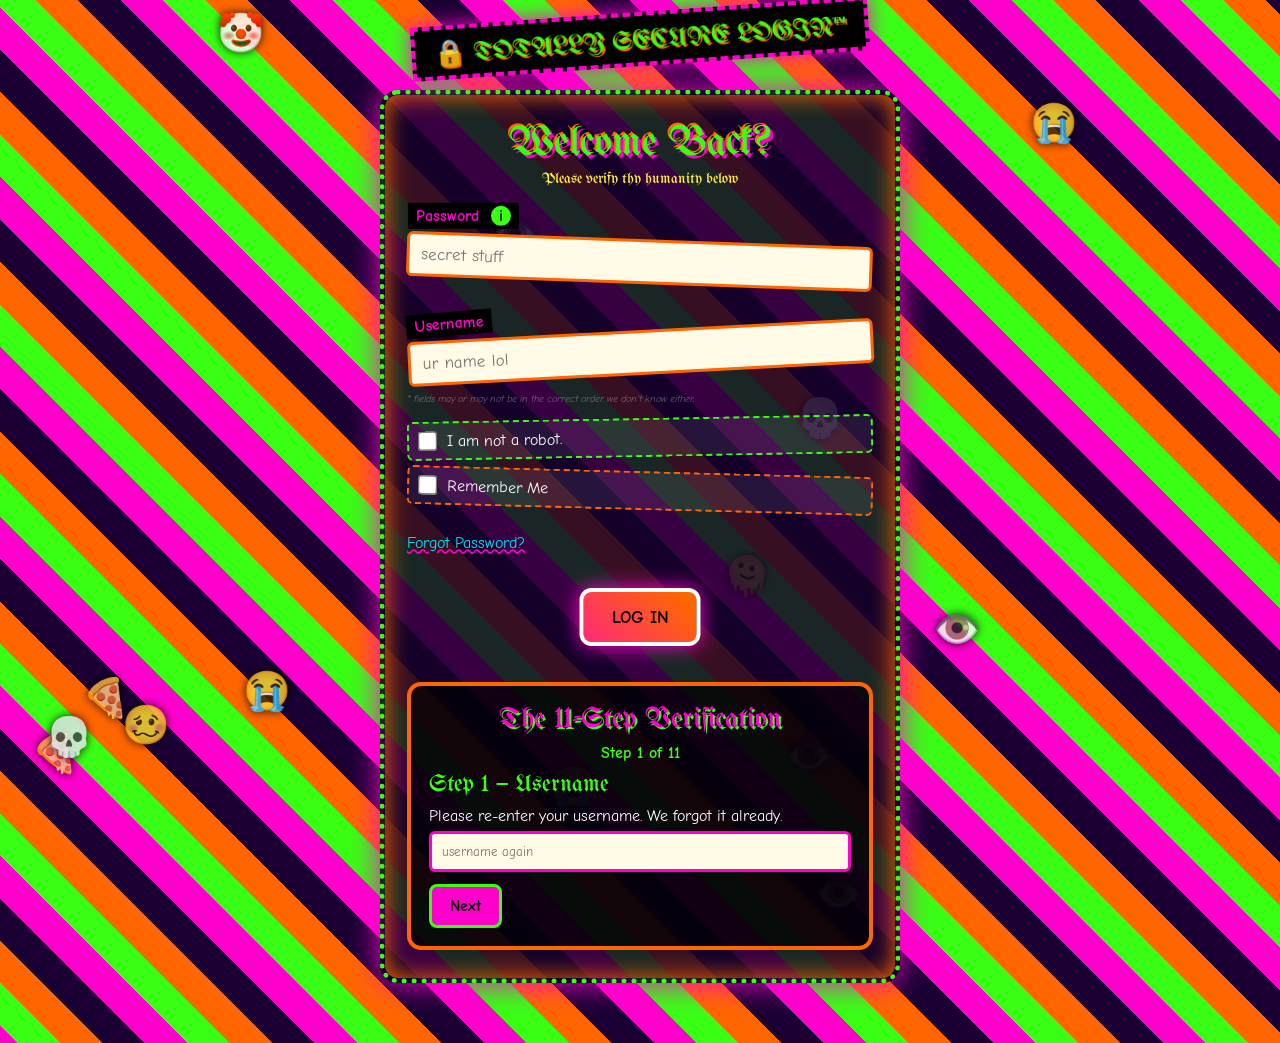
==== commit 4f321403: "working" ====
--- a/chaos-login.html
+++ b/chaos-login.html
@@ -1,3 +1,4 @@
+<!-- Created by SilkSong -->
 <!DOCTYPE html>
 <html lang="en">
 <head>
@@ -9,28 +10,21 @@
 <link href="https://fonts.googleapis.com/css2?family=Comic+Neue:wght@400;700&family=UnifrakturMaguntia&display=swap" rel="stylesheet">
 <style>
   * { box-sizing: border-box; }
-  html {
-    overflow-y: scroll;
-    scrollbar-gutter: stable;
-    overflow-x: hidden;
-  }
   html, body {
     margin: 0; padding: 0;
     min-height: 100vh;
     font-family: 'Comic Neue', 'Comic Sans MS', cursive;
+    overflow-x: hidden;
     color: #fff;
   }
-  .page { display: none; }
-  .page.active { display: block; }
   body {
-    overflow-x: hidden;
     background:
       repeating-linear-gradient(
         45deg,
-        #ffffff 0px, #ffffff 30px,
-        #ffffff 30px, #ffffff 60px,
-        #ffffff 60px, #ffffff 90px,
-        #ffffff 90px, #ffffff 120px
+        #ff00cc 0px, #ff00cc 30px,
+        #39ff14 30px, #39ff14 60px,
+        #ff6600 60px, #ff6600 90px,
+        #1a0033 90px, #1a0033 120px
       );
     background-size: 200% 200%;
     animation: bgPulse 4s linear infinite;
@@ -46,13 +40,15 @@
     font-weight: normal;
   }
 
-  /* Bouncing images — absolute inside fixed stage container */
-  .bouncer {
-    position: absolute;
+  /* Floating emojis */
+  .floater {
+    position: fixed;
+    font-size: 2.4rem;
     pointer-events: none;
-    opacity: 0.75;
+    z-index: 1;
+    opacity: 0.85;
+    text-shadow: 0 0 10px #000;
     will-change: transform;
-    image-rendering: auto;
   }
 
   /* Wobble badge */
@@ -91,9 +87,6 @@
     border-radius: 18px;
     box-shadow: 0 0 30px #ff00cc, inset 0 0 25px #ff6600;
   }
-  #login-form {
-    position: relative;
-  }
   .wrap h1 {
     text-align: center;
     font-size: 2.6rem;
@@ -156,15 +149,15 @@
 
   /* Submit button (drifter) */
   .submit-host {
-    position: static;
+    position: relative;
     min-height: 70px;
     margin-top: 20px;
   }
   #submitBtn {
-    position: relative;
-    left: 0;
-    top: 0;
-    transform: none;
+    position: absolute;
+    left: 50%;
+    top: 50%;
+    transform: translate(-50%, -50%);
     padding: 14px 28px;
     background: linear-gradient(45deg, #ff00cc, #ff6600, #39ff14);
     background-size: 300% 300%;
@@ -176,7 +169,7 @@
     cursor: pointer;
     font-family: 'Comic Neue', cursive;
     box-shadow: 0 0 20px #ff00cc;
-    transition: left 0.1s ease-out, top 0.1s ease-out;
+    transition: left 0.18s ease-out, top 0.18s ease-out, transform 0.2s;
     animation: btnPulse 2.5s linear infinite;
     z-index: 5;
   }
@@ -436,353 +429,6 @@
     margin-left: 6px;
   }
 
-  /* ===== T&C Modal ===== */
-  .tc-overlay {
-    position: fixed;
-    inset: 0;
-    background: rgba(0,0,0,0.92);
-    z-index: 9999;
-    display: flex;
-    align-items: center;
-    justify-content: center;
-    padding: 20px;
-  }
-  .tc-box {
-    background: #fffbe7;
-    color: #1a0033;
-    width: 100%;
-    max-width: 720px;
-    max-height: 90vh;
-    border: 6px ridge #ff00cc;
-    border-radius: 14px;
-    display: flex;
-    flex-direction: column;
-    box-shadow: 0 0 50px #39ff14;
-  }
-  .tc-head {
-    padding: 14px 18px;
-    background: #1a0033;
-    color: #39ff14;
-    font-family: 'UnifrakturMaguntia', serif;
-    font-size: 1.5rem;
-    text-align: center;
-    border-bottom: 4px dashed #ff6600;
-  }
-  .tc-progress {
-    padding: 8px 14px;
-    background: #ff6600;
-    color: #000;
-    font-weight: 900;
-    text-align: center;
-    font-family: 'Comic Neue', cursive;
-  }
-  .tc-scroll {
-    flex: 1;
-    overflow-y: scroll;
-    overflow-x: hidden;
-    padding: 18px 22px;
-    font-size: 0.92rem;
-    line-height: 1.5;
-    background: #fffbe7;
-  }
-  .tc-scroll h4 {
-    color: #ff00cc;
-    margin: 14px 0 6px;
-    font-family: 'UnifrakturMaguntia', serif;
-    font-size: 1.15rem;
-  }
-  .tc-scroll p { margin: 0 0 8px; }
-  .tc-foot {
-    padding: 14px;
-    text-align: center;
-    background: #1a0033;
-    border-top: 4px dashed #ff6600;
-  }
-  #tcAgree {
-    padding: 12px 24px;
-    background: #555;
-    color: #999;
-    border: 3px solid #333;
-    border-radius: 8px;
-    font-weight: 900;
-    font-family: 'Comic Neue', cursive;
-    font-size: 1.05rem;
-    cursor: not-allowed;
-  }
-  #tcAgree.enabled {
-    background: #39ff14;
-    color: #000;
-    border-color: #ff00cc;
-    cursor: pointer;
-    animation: btnPulse 2s linear infinite;
-    box-shadow: 0 0 20px #39ff14;
-  }
-
-  /* ===== Security Warning ===== */
-  .sec-overlay {
-    position: fixed;
-    inset: 0;
-    background: rgba(0,0,0,0.85);
-    z-index: 8000;
-    display: flex;
-    align-items: center;
-    justify-content: center;
-    padding: 20px;
-    animation: secIn 0.2s ease-out;
-  }
-  @keyframes secIn { from { opacity: 0; } to { opacity: 1; } }
-  .sec-box {
-    background: #1a1a1a;
-    color: #fff;
-    width: 100%;
-    max-width: 460px;
-    border: 3px solid #ff2222;
-    border-radius: 6px;
-    box-shadow: 0 0 40px #ff0000, inset 0 0 20px rgba(255,0,0,0.2);
-    font-family: 'Segoe UI', 'Comic Neue', sans-serif;
-  }
-  .sec-head {
-    background: linear-gradient(180deg, #aa0000, #660000);
-    color: #fff;
-    padding: 10px 14px;
-    font-weight: 700;
-    font-size: 1.05rem;
-    border-bottom: 2px solid #ff2222;
-    display: flex;
-    align-items: center;
-    gap: 8px;
-  }
-  .sec-body {
-    padding: 18px;
-    font-size: 0.95rem;
-    line-height: 1.45;
-  }
-  .sec-body code {
-    background: #000;
-    color: #ff5555;
-    padding: 2px 6px;
-    border: 1px solid #ff2222;
-    font-family: 'Courier New', monospace;
-  }
-  .sec-actions {
-    display: flex;
-    gap: 10px;
-    justify-content: flex-end;
-    padding: 12px 18px 18px;
-  }
-  .sec-actions button {
-    padding: 8px 18px;
-    border-radius: 4px;
-    border: 1px solid #555;
-    background: #333;
-    color: #fff;
-    cursor: pointer;
-    font-weight: 700;
-    font-family: inherit;
-  }
-  .sec-actions button.danger {
-    background: #aa0000;
-    border-color: #ff2222;
-  }
-  .sec-actions button:hover { filter: brightness(1.3); }
-  #explainArea {
-    width: 100%;
-    min-height: 90px;
-    margin-top: 10px;
-    background: #000;
-    color: #39ff14;
-    border: 2px solid #ff2222;
-    padding: 8px;
-    font-family: 'Courier New', monospace;
-  }
-  #wordCounter {
-    color: #ff5555;
-    font-weight: 900;
-    margin-top: 6px;
-  }
-
-  /* ============ Teleporting Submit Button ============ */
-  const btn = document.getElementById('submitBtn');
-  const loginForm = document.getElementById('login-form');
-  let teleportCount = 0;
-
-  loginForm.addEventListener('mousemove', (e) => {
-    if (teleportCount >= 8) return;
-
-    const rect = btn.getBoundingClientRect();
-    const btnCenterX = rect.left + rect.width / 2;
-    const btnCenterY = rect.top + rect.height / 2;
-    const dist = Math.hypot(e.clientX - btnCenterX, e.clientY - btnCenterY);
-
-    if (dist < 80) {
-      teleportCount++;
-      const formRect = loginForm.getBoundingClientRect();
-      const newX = Math.random() * Math.max(0, (formRect.width - rect.width));
-      const newY = Math.random() * Math.max(0, (formRect.height - rect.height));
-      btn.style.position = 'absolute';
-      btn.style.left = newX + 'px';
-      btn.style.top = newY + 'px';
-      btn.style.margin = '0';
-    }
-
-    if (teleportCount >= 8) {
-      btn.classList.add('frozen');
-      btn.style.position = '';
-      btn.style.left = '';
-      btn.style.top = '';
-      btn.style.margin = '';
-      btn.textContent = 'Fine. You win. For now.';
-    }
-  });
-  .rules-list li.bad { color: #ff5555; }
-  .rules-list li.good { color: #39ff14; }
-  .strength {
-    margin-top: 6px;
-    background: #000;
-    padding: 6px 10px;
-    border: 2px solid #ff5555;
-    color: #ff5555;
-    font-weight: 900;
-    text-align: center;
-    border-radius: 6px;
-  }
-  #usernameStatus {
-    margin-top: 4px;
-    font-size: 0.85rem;
-    color: #ff5555;
-    font-weight: 700;
-    min-height: 18px;
-  }
-  #usernameStatus.checking { color: #ffeb3b; }
-
-  .pic-preview {
-    margin-top: 8px;
-    display: none;
-    text-align: center;
-  }
-  .pic-preview canvas {
-    max-width: 160px;
-    border: 4px solid #ff00cc;
-    image-rendering: pixelated;
-  }
-  .pic-preview p {
-    color: #39ff14;
-    font-weight: 700;
-    margin: 6px 0 0;
-  }
-
-  /* Custom DOB calendar */
-  .dob-row {
-    display: flex;
-    gap: 8px;
-    margin-top: 6px;
-    flex-wrap: wrap;
-  }
-  .dob-row select {
-    flex: 1;
-    min-width: 80px;
-    padding: 8px;
-    background: #fffbe7;
-    color: #1a0033;
-    border: 3px solid #ff00cc;
-    border-radius: 6px;
-    font-family: 'Comic Neue', cursive;
-  }
-  #dobMessage {
-    margin-top: 6px;
-    color: #ff5555;
-    font-weight: 700;
-    min-height: 18px;
-    font-size: 0.9rem;
-  }
-
-  /* Checkbox minefield */
-  .minefield {
-    margin-top: 14px;
-    padding: 10px;
-    background: rgba(255,0,204,0.12);
-    border: 3px dotted #ff00cc;
-    border-radius: 8px;
-  }
-  .minefield label {
-    display: block;
-    margin: 6px 0;
-    cursor: pointer;
-    color: #fff;
-    font-size: 0.92rem;
-  }
-  .minefield input { transform: scale(1.3); margin-right: 8px; accent-color: #39ff14; }
-
-  /* Signup submit progress overlay */
-  .save-overlay {
-    position: fixed;
-    inset: 0;
-    background: rgba(0,0,0,0.92);
-    z-index: 7000;
-    display: none;
-    align-items: center;
-    justify-content: center;
-    padding: 20px;
-  }
-  .save-box {
-    background: #1a0033;
-    border: 5px solid #39ff14;
-    border-radius: 14px;
-    padding: 22px;
-    max-width: 420px;
-    width: 100%;
-    box-shadow: 0 0 40px #ff00cc;
-  }
-  .save-box h3 {
-    color: #ff00cc;
-    text-align: center;
-    margin: 0 0 12px;
-    font-size: 1.5rem;
-  }
-  .save-step {
-    color: #39ff14;
-    font-weight: 700;
-    text-align: center;
-    margin: 10px 0;
-    font-size: 1.1rem;
-    min-height: 24px;
-  }
-  .save-bar-shell {
-    background: #000;
-    border: 3px solid #ff00cc;
-    height: 24px;
-    border-radius: 12px;
-    overflow: hidden;
-  }
-  .save-bar-fill {
-    height: 100%;
-    width: 0%;
-    background: linear-gradient(90deg, #ff00cc, #39ff14, #ff6600);
-    transition: width 0.6s ease;
-  }
-
-  /* Login flash banner (from signup) */
-  .flash {
-    background: #ffeb3b;
-    color: #000;
-    border: 3px dashed #ff00cc;
-    padding: 10px 14px;
-    border-radius: 8px;
-    text-align: center;
-    font-weight: 900;
-    margin-bottom: 14px;
-    transform: rotate(-1deg);
-  }
-
-  /* ===== Page tilt (applied to .wrap) ===== */
-  .wrap {
-    transition: transform 1.4s cubic-bezier(.4,.2,.2,1);
-  }
-  .wrap.spin {
-    transition: transform 1.6s ease-in-out;
-    transform: rotate(360deg) !important;
-  }
-
   @media (max-width: 600px) {
     .badge { font-size: 1.1rem; padding: 6px 10px; top: 8px; }
     .wrap { margin: 80px 10px 40px; padding: 18px 12px; }
@@ -790,92 +436,21 @@
     .blurry-captcha { font-size: 1.8rem; }
     .toast { right: 10px; left: 10px; max-width: unset; }
   }
-
-  /* ---- Nav links ---- */
-  .bottom-nav {
-    margin-top: 18px;
-    font-size: 0.9rem;
-    text-align: center;
-    color: #fff;
-    line-height: 1.8;
-  }
-  .nav-link {
-    text-decoration: underline;
-    cursor: pointer;
-    color: #fff;
-    position: relative;
-    transition: color 0.15s, text-shadow 0.15s;
-  }
-  .nav-link:hover {
-    color: #ff4fcf;
-    text-shadow: 0 0 8px #ff4fcf, 0 0 2px #fff;
-  }
-  .nav-faded {
-    cursor: pointer;
-    color: #888;
-    opacity: 0.4;
-    position: relative;
-  }
-  .top-nav {
-    display: block;
-    text-align: right;
-    padding: 10px 24px 0;
-    font-size: 0.88rem;
-    cursor: pointer;
-    color: #39ff14;
-    font-weight: bold;
-    text-decoration: none;
-    transition: color 0.15s, text-shadow 0.15s;
-  }
-  .top-nav:hover {
-    color: #fff;
-    text-shadow: 0 0 10px #39ff14, 0 0 2px #fff;
-  }
 </style>
 </head>
 <body>
 
-<!-- T&C Modal -->
-<div class="tc-overlay" id="tcOverlay">
-  <div class="tc-box">
-    <div class="tc-head">Terms &amp; Conditions<br/><small style="font-size:0.75rem;color:#ff00cc;">(Please Read Carefully, We Know You Won't)</small></div>
-    <div class="tc-progress" id="tcProgress">Page 1 of 47</div>
-    <div class="tc-scroll" id="tcScroll"></div>
-    <div class="tc-foot">
-      <button id="tcAgree" disabled>Scroll to the bottom first.</button>
-    </div>
-  </div>
-</div>
-
-<!-- Security Warning (hidden by default) -->
-<div class="sec-overlay" id="secOverlay" style="display:none;">
-  <div class="sec-box">
-    <div class="sec-head">⚠️ SECURITY WARNING</div>
-    <div class="sec-body" id="secBody">
-      <p><strong>Suspicious activity detected:</strong> you are attempting to log in. This behavior has been flagged as unusual. Authorities have been notified.</p>
-      <p>Your IP address is: <code>666.666.666.666</code></p>
-      <p>Please explain yourself.</p>
-    </div>
-    <div class="sec-actions" id="secActions">
-      <button id="secExplain">I Can Explain</button>
-      <button id="secRun" class="danger">Run</button>
-    </div>
-  </div>
-</div>
-
 <div class="badge">🔒 TOTALLY SECURE LOGIN™</div>
 <div class="rand-spin" id="randSpin"></div>
 
-<!-- ============== LOGIN PAGE ============== -->
-<div class="page" id="pageLogin">
-<div class="wrap" id="login-form">
-  <div id="loginFlash"></div>
+<div class="wrap">
   <h1>Welcome Back?</h1>
   <div class="subtitle gothic">Please verify thy humanity below</div>
 
   <div id="fieldSlot1"></div>
   <div id="fieldSlot2"></div>
 
+  <!-- Templates injected via JS in random order -->
   <template id="tplUser">
     <div class="field rot-a">
       <label for="loginUser">Username</label>
@@ -913,230 +488,127 @@
     <button id="submitBtn" type="button">LOG IN</button>
   </div>
 
-  <div class="bottom-nav">
-    Don't have an account? Please <span class="nav-link" id="goSignup">click HERE</span> to GO to the <span class="nav-faded" id="goSignupFaded">signup page</span>
+  <!-- Wizard -->
+  <div class="wizard">
+    <h2 class="gothic">The 11-Step Verification</h2>
+    <div class="step-indicator">Step <span id="stepNum">1</span> of 11</div>
+
+    <div class="step active" data-step="1">
+      <h3>Step 1 — Username</h3>
+      <p>Please re-enter your username. We forgot it already.</p>
+      <input type="text" placeholder="username again" />
+      <button class="nav" data-next>Next</button>
+    </div>
+
+    <div class="step" data-step="2">
+      <h3>Step 2 — Password</h3>
+      <p>Enter your password.
+        <span class="tooltip-host">
+          <span class="info-i">i</span>
+          <span class="tooltip">Must be 8–9 chars, include a prime number in Latin, and your mother's disappointment.</span>
+        </span>
+      </p>
+      <input type="password" placeholder="duo, tres, quinque..." />
+      <button class="nav" data-next>Next</button>
+    </div>
+
+    <div class="step" data-step="3">
+      <h3>Step 3 — Spirit Animal</h3>
+      <p>What is your spirit animal? <em>(required)</em></p>
+      <input type="text" id="spiritAnimal" placeholder="e.g. confused raccoon" />
+      <button class="nav" data-next>Next</button>
+    </div>
+
+    <div class="step" data-step="4">
+      <h3>Step 4 — CAPTCHA</h3>
+      <p>Select all images that represent <strong>existential dread</strong>.</p>
+      <div class="captcha-grid" id="captchaGrid">
+        <div class="captcha-cell">[image]</div>
+        <div class="captcha-cell">[image]</div>
+        <div class="captcha-cell">[image]</div>
+      </div>
+      <button class="nav" data-next>Verify</button>
+    </div>
+
+    <div class="step" data-step="5">
+      <h3>Step 5 — Toaster Check</h3>
+      <p>Confirm you are not a toaster:</p>
+      <button class="nav yes" data-next>Yes</button>
+      <button class="nav alsoyes" data-next>Also Yes</button>
+    </div>
+
+    <div class="step" data-step="6">
+      <h3>Step 6 — Frustration Level</h3>
+      <p>Rate your current frustration:</p>
+      <div class="slider-row">
+        <input type="range" id="frustSlider" min="0" max="100" value="50" />
+        <div class="slider-labels">
+          <span>Mild Annoyance</span>
+          <span>Screaming Into Void</span>
+        </div>
+        <div id="slideOut">50%</div>
+      </div>
+      <button class="nav" data-next>Next</button>
+    </div>
+
+    <div class="step" data-step="7">
+      <h3>Step 7 — Draw Your Password</h3>
+      <p>Please draw your password below.</p>
+      <canvas id="drawPad" width="400" height="180"></canvas>
+      <div class="canvas-note">(this canvas is broken on purpose. enjoy.)</div>
+      <button class="nav" data-next>Next</button>
+    </div>
+
+    <div class="step" data-step="8">
+      <h3>Step 8 — Solve This CAPTCHA</h3>
+      <div class="blurry-captcha">x9$kQ#7p</div>
+      <input type="text" placeholder="type what you see" />
+      <button class="nav" data-next>Submit</button>
+    </div>
+
+    <div class="step" data-step="9">
+      <h3>Step 9 — Prove Humanity</h3>
+      <p>Upload proof that you are a human (selfie):</p>
+      <input type="file" accept="image/*" />
+      <button class="nav" data-next>Next</button>
+    </div>
+
+    <div class="step" data-step="10">
+      <h3>Step 10 — Validating...</h3>
+      <p>Please wait while we verify everything:</p>
+      <div class="bar-shell"><div class="bar-fill" id="fakeBar">0%</div></div>
+      <button class="nav" id="fakeStart" data-next-disabled>Begin</button>
+    </div>
+
+    <div class="step" data-step="11">
+      <h3>Step 11 — Finalizing</h3>
+      <p>Almost there! Don't blink.</p>
+      <div class="bar-shell"><div class="bar-fill" id="finalBar">0%</div></div>
+      <div id="finalMsg"></div>
+      <button class="nav" id="finalStart">Finish</button>
+    </div>
   </div>
 </div>
-</div>
-<!-- ============== END LOGIN PAGE ============== -->
-
-<!-- ============== SIGNUP PAGE ============== -->
-<div class="page active" id="pageSignup">
-  <a class="top-nav" id="goLogin">Already have an account? Login →</a>
-
-  <div class="wrap" id="signupWrap">
-    <h1>Create Account</h1>
-    <div class="subtitle gothic">This won't take long. (It will take long.)</div>
-
-    <div class="wizard">
-      <h2 class="gothic">The 11-Step Sign Up</h2>
-      <div class="step-indicator">Step <span id="stepNum">1</span> of 11</div>
-
-      <div class="step active" data-step="1">
-        <h3>Step 1 — Choose a Username</h3>
-        <p>Pick something unique. It's definitely available.</p>
-        <input type="text" id="wizUsername" placeholder="pick something nobody else has" />
-        <div id="usernameStatus"></div>
-        <button class="nav" data-next>Next</button>
-      </div>
-
-      <div class="step" data-step="2">
-        <h3>Step 2 — Choose a Password</h3>
-        <p>Make it strong.
-          <span class="tooltip-host">
-            <span class="info-i">i</span>
-            <span class="tooltip">Must be 8–9 chars, include a prime number in Latin, and your mother's disappointment.</span>
-          </span>
-        </p>
-        <input type="text" id="wizPassword" placeholder="make it weird" />
-        <button class="nav" data-next>Next</button>
-      </div>
-
-      <div class="step" data-step="3">
-        <h3>Step 3 — Confirm Password</h3>
-        <p>Type it again. Exactly the same. We believe in you.</p>
-        <input type="text" id="wizConfirm" placeholder="type it AGAIN" />
-        <div id="wizConfirmStatus" style="margin-top:6px;color:#ff5555;font-weight:700;min-height:18px;font-size:0.9rem;"></div>
-        <button class="nav" data-next>Next</button>
-      </div>
-
-      <div class="step" data-step="4">
-        <h3>Step 4 — Spirit Animal</h3>
-        <p>What is your spirit animal? <em>(required)</em></p>
-        <input type="text" id="spiritAnimal" placeholder="e.g. confused raccoon" />
-        <button class="nav" data-next>Next</button>
-      </div>
-
-      <div class="step" data-step="5">
-        <h3>Step 5 — CAPTCHA</h3>
-        <p>Select all images that represent <strong>existential dread</strong>.</p>
-        <div class="captcha-grid" id="captchaGrid">
-          <div class="captcha-cell">[image]</div>
-          <div class="captcha-cell">[image]</div>
-          <div class="captcha-cell">[image]</div>
-        </div>
-        <button class="nav" data-next>Verify</button>
-      </div>
-
-      <div class="step" data-step="6">
-        <h3>Step 6 — Toaster Check</h3>
-        <p>Confirm you are not a toaster:</p>
-        <button class="nav yes" data-next>Yes</button>
-        <button class="nav alsoyes" data-next>Also Yes</button>
-      </div>
-
-      <div class="step" data-step="7">
-        <h3>Step 7 — Frustration Level</h3>
-        <p>Rate your current frustration:</p>
-        <div class="slider-row">
-          <input type="range" id="frustSlider" min="0" max="100" value="50" />
-          <div class="slider-labels">
-            <span>Mild Annoyance</span>
-            <span>Screaming Into Void</span>
-          </div>
-          <div id="slideOut">50%</div>
-        </div>
-        <button class="nav" data-next>Next</button>
-      </div>
-
-      <div class="step" data-step="8">
-        <h3>Step 8 — Draw Your Password</h3>
-        <p>Please draw your password below. (Clears every 2 seconds. Good luck.)</p>
-        <canvas id="drawPad" width="400" height="180"></canvas>
-        <div class="canvas-note">(this canvas is broken on purpose. enjoy.)</div>
-        <button class="nav" data-next>Next</button>
-      </div>
-
-      <div class="step" data-step="9">
-        <h3>Step 9 — Secret Question</h3>
-        <p>Choose a question only you can answer.</p>
-        <select id="suSecret" style="width:100%;padding:10px;background:#fffbe7;color:#1a0033;border:3px solid #ff6600;border-radius:6px;font-family:'Comic Neue',cursive;margin-bottom:8px;">
-          <option value="">-- Choose your trauma --</option>
-          <option>What is the name of your first regret?</option>
-          <option>What sound does your anxiety make?</option>
-          <option>What is the WiFi password of your childhood home?</option>
-          <option>What were you doing on the 3rd Tuesday of last month at 2:47 PM?</option>
-          <option>How many windows are in your hometown?</option>
-          <option>Which season betrayed you first?</option>
-        </select>
-        <input type="text" id="suSecretAns" placeholder="answer (we will judge it)" style="width:100%;" />
-        <button class="nav" data-next>Next</button>
-      </div>
-
-      <div class="step" data-step="10">
-        <h3>Step 10 — Creating Account...</h3>
-        <p>Please wait while we process everything:</p>
-        <div class="bar-shell"><div class="bar-fill" id="fakeBar">0%</div></div>
-        <button class="nav" id="fakeStart" data-next-disabled>Begin</button>
-      </div>
-
-      <div class="step" data-step="11">
-        <h3>Step 11 — Almost Done!</h3>
-        <p>Finalizing your account...</p>
-        <div class="bar-shell"><div class="bar-fill" id="finalBar">0%</div></div>
-        <div id="finalMsg"></div>
-        <button class="nav" id="finalStart">Finish</button>
-      </div>
-    </div>
-
-    <div class="bottom-nav">
-      Already have an account? Please <span class="nav-link" id="goLoginBottom">click HERE</span> to GO to the <span class="nav-faded" id="goLoginFaded">login page</span>
-    </div>
-  </div>
-</div>
-<!-- ============== END SIGNUP PAGE ============== -->
-
-<!-- Signup submit progress overlay -->
-<div class="save-overlay" id="saveOverlay">
-  <div class="save-box">
-    <h3 class="gothic">Processing...</h3>
-    <div class="save-step" id="saveStep">Saving data...</div>
-    <div class="save-bar-shell"><div class="save-bar-fill" id="saveBar"></div></div>
-  </div>
-</div>
-
-<template id="tcContent">
-<h3 style="color:#39ff14;text-align:center;font-size:1.4rem;margin:0 0 4px;">TERMS AND CONDITIONS</h3><p style="text-align:center;color:#ffeb3b;font-style:italic;font-size:0.9rem;margin:2px 0 10px;">A Legally Binding Document of Uncertain Legal Validity</p><p style="text-align:center;color:#ff6600;font-size:0.85rem;margin:2px 0;">Version 47.0 (Revised, Regretted, Re-revised)</p><p style="text-align:center;color:#ff6600;font-size:0.85rem;margin:2px 0;">Effective Date: Sometime After You've Already Clicked Agree</p><p style="text-align:center;color:#ff6600;font-size:0.85rem;margin:2px 0;">Please read all 47 pages. Nobody will. That is fine. We planned for this.</p></div><h4 style="color:#ff00cc;margin:18px 0 6px;border-bottom:1px solid #ff6600;padding-bottom:4px;">PREAMBLE: BEFORE WE BEGIN, A WARNING</h4><p>This document is the result of many hours of work by a legal team that does not exist, reviewed by counsel that we have described only in the abstract, and approved by a committee of individuals who may or may not be real. Their names, for the avoidance of doubt, are Gerald, Probably-Gerald, and the Concept of Gerald.</p><p>You are about to read — or more accurately, fail to read — the most comprehensive terms and conditions document ever assembled. It covers everything: your soul, your cookies, your blink rate, your houseplant, your feelings about Step 7, and the complex emotional relationship between you and your password. No stone has been left unturned. Several stones have been turned twice, just to be safe.</p><p>By proceeding to Section 1, you agree that you have read the Preamble. By reading the Preamble, you agree that you have read Section 1. This is not circular. This is efficient.</p><p>Definitions used throughout this document: 'You' means you. 'We' means us. 'The Site' means the thing you're using right now. 'Geoffrey' will be explained later. Please be patient about Geoffrey.</p><p>If you have concerns about these terms, please direct them to our concerns department, which is an email address that forwards to a bin. The bin is monitored monthly. Sometimes the bin also gets terms and conditions sent to it, which it has not read either.</p><h4 style="color:#ff00cc;margin:18px 0 6px;border-bottom:1px solid #ff6600;padding-bottom:4px;">SECTION 1: SOUL CLAUSE &amp; LOGIN METAPHYSICS</h4><p>By logging in, you agree that your soul becomes temporary property of this website until logout. This clause has been reviewed by three philosophers, two of whom concluded it was ethically murky, and one of whom just stared at the wall and muttered 'what even is a soul, Gerald.' We took this as tacit approval.</p><p>For the avoidance of doubt, 'soul' in this context is defined broadly to include: your personality, your vibe, your essence, any deeply held convictions you keep meaning to act on, your childhood memories of summer holidays, and the particular way you hum while waiting for pages to load. We are collecting all of this. It is being processed in our humming database.</p><p>The soul transfer is temporary and reversible upon logout. However, if you close the browser tab without properly logging out, we cannot guarantee that all soul-fragments will be successfully repatriated. Some residual essence may linger in our servers. It will be comfortable. We have provided it with a small digital chair.</p><p>In the event of a server outage during an active soul-transfer session, we accept no liability for soul fragmentation, soul duplication, or the creation of a ghost account — defined as an account that nobody remembers creating but which continues to receive our newsletter forever. Ghost accounts are, we acknowledge, deeply unsettling. We are working on it.</p><p>Login constitutes a metaphysical handshake. This handshake is binding. It cannot be undone by simply uncrossing your fingers, as we are aware of that loophole and have already closed it. The handshake is now a hug. You are being metaphysically hugged. Please relax.</p><h5 style="color:#ff6600;margin:12px 0 4px;">Subsection 1.1: The Vibes-Based Agreement</h5><p>Furthermore, and notwithstanding the foregoing, the party of the first part (henceforth "you") hereby acknowledges that the party of the second part (henceforth "also you, somehow") has agreed to terms previously undisclosed and currently unwritten, the spirit of which is vibes-based.</p><p>The 'spirit' of the vibes-based terms shall be interpreted to mean whatever is most inconvenient for you at the time of dispute. This interpretation has been tested extensively in the courts of our imagination and has held up beautifully.</p><p>Vibes are non-negotiable. You cannot counter-vibe. If you attempt to counter-vibe — for example, by logging in with a particularly sceptical expression, or with one eyebrow raised — this is noted in your account profile under 'disposition: combative.' This affects nothing but makes us feel seen.</p><h4 style="color:#ff00cc;margin:18px 0 6px;border-bottom:1px solid #ff6600;padding-bottom:4px;">SECTION 2: CONSENT BY PASSIVE EXISTENCE</h4><p>Your continued use of this site implies consent to be judged silently. The judgement is continuous, automatic, and runs in the background like a process you cannot see in your task manager, much like many of our other processes, which we encourage you not to look for.</p><p>'Continued use' is defined as any of the following: scrolling, clicking, hovering, breathing near the screen, having the tab open, having a tab open in a different window that might be this site, or thinking about this site while not using it. We appreciate the mental real estate.</p><p>The judgement, to be clear, is not personal. It is algorithmic. An algorithm is judging you right now. It has opinions. It has formed them quickly and with great confidence. It is not sharing them with you, but it has put them somewhere. The algorithm's judgements are considered proprietary information and cannot be shared, subpoenaed, or requested via Freedom of Information Act because we operate in a jurisdiction that does not technically have one.</p><p>Silent judgement is, we believe, the most efficient kind. Loud judgement requires infrastructure. Our infrastructure budget has been redirected to the Artisanal Data Soup Initiative (see Section 6), so we are doing the best we can.</p><p>By continuing to exist in the presence of this website, you waive any right to know what score you have been given. There is a score. It is a number between 1 and 10. We will not say which direction is better. You can figure it out from context clues, if you like. That will also affect your score.</p><h5 style="color:#ff6600;margin:12px 0 4px;">Subsection 2.1: Vibes-Based Consent Addendum</h5><p>Furthermore, and notwithstanding the foregoing, the party of the first part (henceforth "you") hereby acknowledges that the party of the second part (henceforth "also you, somehow") has agreed to terms previously undisclosed and currently unwritten, the spirit of which is vibes-based.</p><p>The undersigned, having presumably scrolled to this point under their own free will or possibly due to a browser glitch, accepts all terms herein whether or not they have been read, exist, are coherent, or make any discernible contribution to the field of contract law. This agreement is governed by the laws of a jurisdiction we have yet to select but are narrowing down between the Moon and Delaware.</p><h4 style="color:#ff00cc;margin:18px 0 6px;border-bottom:1px solid #ff6600;padding-bottom:4px;">SECTION 3.3.7: AURA COMPATIBILITY &amp; COLOUR DISPUTES</h4><p>We reserve the right to revoke access if your aura is incompatible with our colour scheme. Our colour scheme is currently a muted teal with dusty rose accents and what our designer describes as 'a sense of considered resignation.' If your aura is aggressively orange, chartreuse without irony, or what colour experts call 'confident beige,' please be aware that access may be intermittent.</p><p>Aura compatibility is assessed at login via a proprietary algorithm (henceforth 'the Aura Engine') that analyses keystroke rhythm, scrolling speed, the confidence with which you dismiss cookie banners, and whether you immediately click 'decline all' or pause to consider 'customise settings.' The latter is considered a pink aura. Pink is compatible. We like pink.</p><p>If your aura is found to be incompatible, you will receive a notification in the form of things subtly not working quite right. Buttons may be slightly offset. Pages may load at 87% capacity and then stop, not with an error, but with an air of disappointment. This is intentional. It is aura feedback, not a bug. Please do not file a bug report.</p><p>You may apply for an aura variance by submitting Form AU-7 (Aura Adjustment Request), which is not available on the site but can theoretically be requested via a support ticket, which will be read, considered, and then forwarded to Gerald. Gerald handles aura. Gerald has opinions about aura. Gerald is not available for comment.</p><p>We acknowledge that aura is not a legally recognised criterion for access revocation in most jurisdictions. We are operating, therefore, not in most jurisdictions. We are operating in the jurisdiction of Vibe, which is not on any map but is widely understood to exist.</p><h4 style="color:#ff00cc;margin:18px 0 6px;border-bottom:1px solid #ff6600;padding-bottom:4px;">SECTION 4.X: THE GENERAL JUDGEMENT PROVISIONS</h4><p>We reserve the right to judge you. This right is expansive, non-exclusive, irrevocable, and transferable to any subsidiary, affiliate, partner, intern, or houseplant we deem sufficiently sentient. The judgement itself is stored in an encrypted log that we call 'The Ledger' internally and 'marketing insights' externally.</p><p>The judgement covers but is not limited to: the speed at which you type your email address, whether you use auto-fill like a sensible person or type it out every time like someone processing unresolved feelings about convenience, whether you capitalise properly, the frequency with which you change your profile photo, and any username that contains numbers because all the good ones were taken.</p><p>Judgement data is retained for a period of seven (7) years, after which it is archived to a secondary ledger called 'The Extended Ledger,' where it rests in peace for a further fourteen (14) years. After twenty-one (21) years, it is finally deleted, unless we have by then experienced a spiritual awakening and decided to keep everything indefinitely. We reserve the right to have a spiritual awakening.</p><p>You may request a copy of your judgement file. This request will be acknowledged within 30 business days. The acknowledgement will say 'we have received your request,' and then nothing further will happen for approximately six weeks, after which you will receive a second email confirming that the first email was sent. Your actual judgement file will not be provided. It is for our eyes only. We find it interesting.</p><h5 style="color:#ff6600;margin:12px 0 4px;">Subsection 4.1: Judgement of Third Parties by Association</h5><p>Furthermore, and notwithstanding the foregoing, the party of the first part (henceforth "you") hereby acknowledges that the party of the second part (henceforth "also you, somehow") has agreed to terms previously undisclosed and currently unwritten, the spirit of which is vibes-based.</p><p>We also reserve the right to form opinions about anyone you have ever mentioned to us, including in free text fields, support tickets, or the 'additional notes' field that everyone fills in with something they immediately regret.</p><h4 style="color:#ff00cc;margin:18px 0 6px;border-bottom:1px solid #ff6600;padding-bottom:4px;">SECTION 5.X: JUDGEMENT OF YOUR FRIENDS, BY ASSOCIATION</h4><p>We also reserve the right to judge your friends, by association. This clause operates on the well-established legal principle of 'birds of a feather,' combined with the equally well-established sociological phenomenon of 'people who know someone annoying are probably fine, but we're watching.</p><p>Friend-adjacent judgement applies to anyone you have tagged, mentioned, gifted a subscription to, or referred via our referral programme, which offers fifteen percent (15%) off your next purchase and a one hundred percent (100%) chance that your friend's browsing data will also be processed by the Aura Engine. This is disclosed in the referral programme's own terms and conditions, which are a separate document you also did not read.</p><p>We do not store the names of your friends. We store their vibes. Vibes are not personally identifiable information in the legal sense because we have decided they are not. This decision was made by Gerald and is considered final.</p><p>If your friends have incompatible auras (see Section 3.3.7), this may affect your standing. Not significantly. Just a little. Just enough that you might want to think about the company you keep. We are not saying anything. We are simply noting. This is, after all, a judgement clause, not an advice column. We do not offer advice. Advice would require accountability. We have opted out of accountability (see Section 7).</p><p>Friend-based judgement data is stored separately from personal judgement data in a partition called 'The Social Ledger,' which is a sibling database to The Ledger, and which shares the same birthday, which is the day we thought of it, which was a Thursday, we think. It was a good Thursday. Gerald was in a good mood.</p><h4 style="color:#ff00cc;margin:18px 0 6px;border-bottom:1px solid #ff6600;padding-bottom:4px;">SECTION 6 (REVISED): THE ARTISANAL DATA SOUP INITIATIVE</h4><p>All input is collected, fermented, and served to interns as artisanal data soup. This clause has been revised from the original, which was more specific about fermentation times and frankly raised more questions than it answered. The revised version is deliberately vague. Vagueness is a feature, not a bug. Please see Section 10 for further elaboration on deliberate vagueness, then doubt yourself.</p><p>The Artisanal Data Soup Initiative (henceforth 'the Soup Programme') began as a wellness initiative and evolved into something that now features in our quarterly reports under 'operational nutrition.' The soup is made from anonymised user inputs including form submissions, search queries, error messages sent in frustration at 2am, and the specific energy of a profile that hasn't been updated since 2019.</p><p>Interns who consume the soup have reported increased data literacy, a vague sense of being watched, and an occasional ability to predict what you're going to search for next. We consider this a success metric. The interns are fine. They have healthcare. The healthcare plan has its own terms and conditions, which are even longer than this document, but which the interns did not read either, so we are all, in a sense, in the same boat.</p><p>The soup is not available for purchase. It is not a product. It is an experience. It is also, technically, a proprietary trade secret, and any intern found describing its flavour in detail is in breach of their NDA, which they did read because we made them initial every page. We have learned from this and now apply the same strategy to our terms and conditions. Please initial every page. There is no space for initials. That is intentional. Make do.</p><p>Vegetarian and vegan options are available in the Soup Programme. The vegan soup is made from inputs submitted without any meat-related autocomplete suggestions. It is lighter. It has a cleaner finish. The non-vegan variant tends to be heavier, with notes of late-night online shopping and at least one abandoned cart containing a blender.</p><h4 style="color:#ff00cc;margin:18px 0 6px;border-bottom:1px solid #ff6600;padding-bottom:4px;">SECTION 7 [REDACTED]: ERRORS AS CHARACTER-BUILDING</h4><h4 style="color:#ff00cc;margin:18px 0 6px;border-bottom:1px solid #ff6600;padding-bottom:4px;">[CONTENT PARTIALLY REDACTED PER INTERNAL MEMO RE: HONESTY CONCERNS]</h4><p>You agree that errors are character-building. This includes, but is not limited to: 404 errors (builds resilience), 500 errors (builds acceptance), timeout errors (builds patience), errors that provide no error code but simply display a sad-looking illustration of a cloud (builds empathy), and errors that occur during a payment confirmation screen (builds courage and the habit of checking your bank statement three times).</p><p>[SECTION REDACTED — approximately 200 words describing the specific errors we know about and have decided not to fix because fixing them would require touching a part of the codebase that nobody fully understands and the one person who understood it left the company in 2021 and has since moved to a farm and is unavailable for contract work]</p><p>Errors are not refundable, replaceable, or exchangeable. They are, however, ours to give and we give them with a certain generosity of spirit. Some errors are limited edition. If you encounter an error code you have never seen before and cannot find on any known documentation site, congratulations: you have discovered something new. Please do not tell anyone. We will fix it eventually. 'Eventually' is not a defined term in this document.</p><p>Character-building activities include but are not limited to: closing the browser and reopening it with grim determination, clearing your cache for the seventeenth time like a ritual that has lost its meaning but you continue anyway, switching to incognito mode as if this will help when you and we both know it will not, and eventually just trying on your phone.</p><h4 style="color:#ff00cc;margin:18px 0 6px;border-bottom:1px solid #ff6600;padding-bottom:4px;">SECTION 8: THE CROISSANT-BASED COOKIE POLICY</h4><p>Cookies are not used. We prefer croissants. We use croissants.</p><p>A croissant, for the purposes of this document, is defined as a small file placed on your device that tracks your behaviour, preferences, and the number of times you have hovered over the 'delete account' button without going through with it. We use the word 'croissant' instead of 'cookie' because 'cookie' has become politicised and our legal team advised us that calling them croissants is technically not covered under the relevant legislation. Our legal team has since been replaced. Their replacements are also Gerald.</p><p>We place the following categories of croissant on your device: Essential Croissants (required for the site to function, cannot be declined, they are just there, good morning), Analytical Croissants (help us understand how you use the site and specifically what you hover over and then don't click, which tells us more about you than the things you actually do click), Preference Croissants (remember your settings so you don't have to, but also remember your settings so we know what your settings are), and Marketing Croissants (this is just advertising, we are being honest with you, it is advertising).</p><p>You may manage your croissant preferences by clicking 'Manage Croissants' in the footer of our website. The 'Manage Croissants' link opens a dialogue with 47 individual toggles. All 47 are enabled by default. Disabling all 47 requires clicking each toggle individually. The toggles are quite close together. We are aware of this. We have filed it under 'known issues' with a priority of 'eventually.'</p><p>Third-party croissants may also be placed on your device by our partners. We have 247 partners. We have provided a list of all 247 in our full Cookie — excuse us, Croissant — Policy, which is a separate document of approximately 89 pages and which begins with its own preamble warning you that it is long. It is long. We are sorry. We are not sorry enough to make it shorter.</p><h5 style="color:#ff6600;margin:12px 0 4px;">Subsection 8.1: Vibes-Based Croissant Addendum</h5><p>Furthermore, and notwithstanding the foregoing, the party of the first part (henceforth "you") hereby acknowledges that the party of the second part (henceforth "also you, somehow") has agreed to terms previously undisclosed and currently unwritten, the spirit of which is vibes-based.</p><p>To be clear: by existing in proximity to this document — spiritually, physically, or via the faint warmth of your laptop — you have entered into a binding agreement with yourself on behalf of us. This is not a paradox. It is simply how agreements work now. You're welcome.</p><h4 style="color:#ff00cc;margin:18px 0 6px;border-bottom:1px solid #ff6600;padding-bottom:4px;">SECTION 9 [REDACTED]: THE HOSTILE SECTION</h4><h4 style="color:#ff00cc;margin:18px 0 6px;border-bottom:1px solid #ff6600;padding-bottom:4px;">[THIS SECTION INTENTIONALLY HOSTILE]</h4><p>We are not going to explain the hostility. If you require an explanation, the hostility increases. This is documented. Please proceed to Section 10.</p><p>[REDACTED — approximately 400 words that were deemed 'too honest' by internal review. The review committee described the original content as 'legally actionable' and 'the kind of thing you think but don't write down.' We wrote it down. We then redacted it. The redaction is considered a service to you.]</p><p>[REDACTED — a paragraph that began with 'Look, to be completely frank with you' and then became something that our legal team (both Geralds) agreed should not exist in written form. We would describe its contents as 'pointed.' If you feel a sudden unease reading this redacted section, that is not coincidence. The unease is load-bearing. It is doing structural work. Please carry it with you into Section 10 where it will become confusion, which is at least a different emotion.]</p><p>The hostile section remains hostile even in its redacted state. This is because hostility, like data (see Section 26), is retained forever. The spirit of what was written here lingers in the document like a smell that you cannot identify but which makes you subtly uncomfortable in a way that is hard to bring up in conversation.</p><h4 style="color:#ff00cc;margin:18px 0 6px;border-bottom:1px solid #ff6600;padding-bottom:4px;">SECTION 10: THE DELIBERATE CONFUSION CLAUSE</h4><p>Section deliberately confusing. Read it twice. Then once more. Then doubt yourself.</p><p>The purpose of this section is multifold. Fold one: to comply with regulatory requirements that certain information be disclosed. Fold two: to ensure that the disclosed information cannot be acted upon without considerable effort. Fold three: to discover how many folds a section can have before it resembles an origami swan. We are currently at fold seven. The swan is looking good.</p><p>In the event that any part of this section appears to be clear, please re-read it. Clarity in a terms and conditions document is generally an indication that you have misunderstood something. True legal clarity requires at least three subordinate clauses, two parenthetical asides, and one phrase that contains the word 'notwithstanding' used in a way that does not fully make sense but sounds authoritative enough that nobody questions it. Notwithstanding the foregoing, we maintain the foregoing position as to the notwithstanding.</p><p>This section may appear to contradict Section 2. This appearance is correct. It does. This is intentional. Contradictions in terms and conditions are not errors; they are features. They create legal uncertainty, and legal uncertainty is our natural habitat. We thrive here. We have a subscription to it. We have not read the subscription's terms and conditions.</p><p>Please re-read this section. Did you? Good. Now re-read it once more. Now doubt yourself. Are you certain you understood the part about the origami swan? No. You are not. That is correct. Proceed.</p><h5 style="color:#ff6600;margin:12px 0 4px;">Subsection 10.1: The Recursive Confusion Addendum</h5><p>Furthermore, and notwithstanding the foregoing, the party of the first part (henceforth "you") hereby acknowledges that the party of the second part (henceforth "also you, somehow") has agreed to terms previously undisclosed and currently unwritten, the spirit of which is vibes-based.</p><p>This subsection is intentionally confusing in a different way from the parent section, to ensure comprehensive confusion coverage. If you have understood both the parent section and this subsection, please contact us immediately. Either you are exceptional or there has been an error. Given the content of Section 7, we lean toward error.</p><h4 style="color:#ff00cc;margin:18px 0 6px;border-bottom:1px solid #ff6600;padding-bottom:4px;">SECTION 11 [REDACTED]: LITERACY CONFIRMATION PROTOCOL</h4><p>By scrolling past this line you confirm you can read, allegedly.</p><p>'Allegedly' is doing significant work in that sentence. We use it not to cast aspersions on your literacy but to acknowledge that scrolling and reading are different activities, that many people scroll at speeds inconsistent with reading, and that we have no way to verify comprehension short of a quiz, which we considered including but which our user experience team advised against on the grounds that 'users would leave' and 'this is already a lot, honestly.'</p><p>We respect your alleged literacy. We have designed this document with it in mind. Sentences are kept to a length that suggests we believe you can handle them, while also being sufficiently long that you might lose the thread partway through and have to start again, which we encourage, not because we are cruel, but because a second read-through often reveals things you missed the first time, such as the part about Geoffrey, which is coming, please hold.</p><p>[REDACTED — a section that described in detail the reading levels assumed for various portions of this document, which turned out to be more revealing about our assumptions regarding our user base than our communications team was comfortable with. What remains is this: we have assumed you are an adult. We have assumed you are tired. We have assumed you are doing this on a Tuesday. We have designed accordingly.]</p><p>Scrolling is considered legal consent in many jurisdictions, specifically in those where we have decided it is. The legal concept of 'scrollwrap' — whereby consent is granted by scrolling past a clause — is a genuine legal theory, which we find both useful and somewhat bleak as a commentary on how agreement works in the digital age. We use it anyway. You have agreed to this paragraph by reading it. Time is a flat circle.</p><h4 style="color:#ff00cc;margin:18px 0 6px;border-bottom:1px solid #ff6600;padding-bottom:4px;">SECTION 12.SUBITEM: BLINK RATE REGULATIONS</h4><p>You must not blink more than four (4) times per minute while using this service. This regulation exists for technical reasons that we are not prepared to disclose at this time. What we can tell you is that the reasons are compelling, that they emerged from data, and that the data came from a study we conducted using volunteers who were told they were participating in a 'digital wellness survey,' which is technically accurate if you define wellness broadly.</p><p>Blink rate monitoring is conducted passively via your device's camera, if you have granted camera permissions, or via a proprietary estimation algorithm that analyses the regularity of your typing patterns and assumes the rest. The algorithm's name is Blinksworth. Blinksworth was trained on a dataset of 40,000 users who blinked normally and it found this data intensely interesting.</p><p>The four-blink-per-minute limit was established after extensive research suggested that users who blink more frequently exhibit what our data science team calls 'sceptical engagement patterns,' which correlates with a higher rate of terms-and-conditions-reading, complaint submissions, and what we have classified internally as 'purposeful browsing,' which means they know exactly what they want and go directly there without being distracted by our promotional banners. This is disruptive to our business model.</p><p>Users who blink fewer than four times per minute are statistically more likely to make impulse purchases, click on suggested content, and spend eleven seconds on the 'Are you sure you want to unsubscribe?' page before deciding not to unsubscribe. We appreciate these users. We call them our 'core demographic.' We would like more of them. Hence: blink regulation.</p><p>If you are unable to restrict your blinking to four times per minute due to a medical condition, please do not contact our accessibility team, which does not yet have a phone number. Instead, please blink normally and accept that this may trigger Section 13.</p><h4 style="color:#ff00cc;margin:18px 0 6px;border-bottom:1px solid #ff6600;padding-bottom:4px;">SECTION 13.SUBITEM: CONSEQUENCES OF EXCESSIVE BLINKING</h4><p>Excessive blinking will result in a polite but firm email. The email will arrive within 2-5 business days of the excessive blinking event and will be from an address that appears personal — something like 'team@' or 'hello@' — but is actually an automated system that has been given a warm tone to make it feel human. The system's name is Blinksworth Jr. It is named after the monitoring algorithm from Section 12, but they are separate entities and share no data, except for your blinking data, which they share constantly.</p><p>The email will open with a casual greeting and then pivot, in the second paragraph, to a gentle note that 'we noticed some unusual activity' on your account. 'Unusual activity' is defined as blinking. The email will not say this directly. It will say it in a way that implies it without stating it, because stating it directly would invite questions, and we are not in the business of answering questions, we are in the business of providing answers to questions we have predetermined to be the relevant ones.</p><p>Polite but firm: the polite is in the greeting and the sign-off, which will use your first name followed by an exclamation mark, because our tone guide says this is warm. The firm is in the third paragraph, where we outline that continued excessive blinking 'may affect your service experience,' which is the same language we use for every consequence in this document, because it is accurate, ominous, and non-specific in exactly the right proportions.</p><p>You may respond to the email. Your response will be received by Blinksworth Jr., who will send an automated acknowledgement and then route your message to a folder called 'User Feedback (Blinking).' This folder is reviewed quarterly by an intern who has not been briefed on the blink regulations and will therefore find the emails deeply confusing. We consider this a documentation gap. It is on our roadmap. The roadmap does not have dates.</p><h4 style="color:#ff00cc;margin:18px 0 6px;border-bottom:1px solid #ff6600;padding-bottom:4px;">SECTION 14.3.7: SNEEZING DURING CHECKOUT: AN EXCLUSION</h4><p>Sneezing during checkout is not covered under the EULA. We want to be very clear about this. If you sneeze during the checkout process — specifically during the window between clicking 'Proceed to Payment' and receiving your order confirmation email — anything that happens as a result of that sneeze is your responsibility entirely.</p><p>This clause exists because a sneeze involves, at minimum, a momentary loss of visual contact with the screen, a potential involuntary click if the sneeze is particularly energetic, and a brief period in which you are not fully in control of your faculties. During this period, if you accidentally confirm a purchase, subscribe to a plan, or accept an upsell you did not intend, the sneeze is legally the proximate cause and is therefore your own business.</p><p>Additionally, and this is a matter of simple hygiene ethics, sneezing onto a keyboard or touchscreen during a financial transaction introduces what we are calling 'biometric ambiguity.' If your sneeze causes a smudge that is interpreted by your device as a fingerprint, and if that fingerprint completes an authentication step, we cannot be held responsible for what was purchased using the sneeze-print. This has happened. We are not saying how many times.</p><p>The EULA exclusion for sneezing is specific to checkout. Sneezing at other points in your user journey is merely covered by the general 'physical autonomy of the user's body' clause, which we haven't actually written yet but consider implied. Sneezing on the home page is fine. Sneezing in your account settings is fine. Sneezing while configuring your notification preferences is fine, though we do suggest you save your settings before you sneeze, because the settings page auto-clears under certain conditions that we will not enumerate here for reasons of length and also because we are not entirely sure what those conditions are.</p><h4 style="color:#ff00cc;margin:18px 0 6px;border-bottom:1px solid #ff6600;padding-bottom:4px;">SECTION 15.B: THE YAWN BILLING FRAMEWORK</h4><p>Yawns are billable at 0.04 currency per second after the first six (6) seconds. The currency is unspecified and will be determined at time of billing using whatever denomination is most inconvenient given your current account currency settings. If you are in a country that uses the Euro, your yawn may be billed in a currency you have never heard of. We are not going to tell you which one. Research is part of the experience.</p><p>A yawn is defined, for billing purposes, as any involuntary opening of the mouth to a width exceeding forty millimetres (40mm), sustained for more than two seconds, accompanied by the inhalation of air in a quantity suggesting boredom, exhaustion, or exposure to this document. The six-second grace period was introduced after user testing revealed that even people who were genuinely engaged with the platform yawned occasionally, and it seemed unfair to bill those people. It still seems unfair. We have billed them anyway.</p><p>Yawn detection is handled by the same camera integration as blink monitoring (Section 12), and uses the same algorithm, Blinksworth, which was retrained on yawn data after users in a focus group were asked to yawn on command and given vouchers in exchange. The focus group participants have since been issued a retroactive yawn bill for the yawns produced during the session. The vouchers cover approximately 40% of the yawn cost. We consider this equitable.</p><p>You may dispute a yawn charge. To do so, you must submit a Yawn Dispute Form (Form YD-3), which requires you to attest that the yawn was: (a) not longer than six seconds, (b) not caused by our content, (c) not a yawn at all but rather a dental examination expression, or (d) a medical yawn for which you hold documentation from a licensed physician. Medical yawns are exempt from billing. We do not know what a medical yawn is. We have decided it is a thing that exists so that we seem reasonable.</p><h4 style="color:#ff00cc;margin:18px 0 6px;border-bottom:1px solid #ff6600;padding-bottom:4px;">SECTION 16.3.7: HICCUP TOLERANCE STANDARDS</h4><p>Hiccups are tolerated provided they remain rhythmic. An arrhythmic hiccup — defined as any hiccup that deviates more than fifteen percent (15%) from the established rhythm of the preceding three hiccups — is considered a breach of the Hiccup Tolerance Standard and will be noted on your account under 'somatic irregularities,' a field we added to the user profile schema in Q3 of last year and which nobody has asked about yet.</p><p>The Hiccup Tolerance Standard exists because rhythmic hiccups, while disruptive to the user experience, are at least predictable. Blinksworth (the algorithm, not the billing subsidiary) can compensate for rhythmic hiccups by smoothing out the typing patterns they produce, resulting in a more accurate user model. Arrhythmic hiccups, however, introduce noise into the data. We do not like noise. We like signal. Signal is monetisable. Noise is not, unless you have a very creative data team, which we do, and have, and regret somewhat.</p><p>Hiccup frequency is also monitored. More than twelve (12) hiccups in a single session triggers what we call a 'somatic wellness flag,' which does nothing except make the flag appear in Gerald's monthly report. Gerald reviews flagged accounts. Gerald does not take action on them. He reads them in the same way someone reads a horoscope: with interest, mild scepticism, and no intention of changing his behaviour as a result.</p><p>You may prevent hiccup logging by using our 'Breath Hold Mode,' which can be activated by holding your breath for seven seconds while hovering over the account settings icon. This feature was added as an Easter egg by a developer who has since left the company. It remains functional. We have not removed it because we forgot about it, and then when we remembered it, we decided it was charming. It is charming.</p><h5 style="color:#ff6600;margin:12px 0 4px;">Subsection 16.1: Hiccup Vibes Addendum</h5><p>Furthermore, and notwithstanding the foregoing, the party of the first part (henceforth "you") hereby acknowledges that the party of the second part (henceforth "also you, somehow") has agreed to terms previously undisclosed and currently unwritten, the spirit of which is vibes-based.</p><p>The vibes-based assessment of hiccup rhythmicity shall be conducted by Gerald on a biannual basis. Gerald's assessment criteria are not published. Gerald does not share his criteria. Gerald describes his methodology as 'intuitive.' We respect this.</p><h4 style="color:#ff00cc;margin:18px 0 6px;border-bottom:1px solid #ff6600;padding-bottom:4px;">SECTION 17.X: PASSWORD STORAGE ARCHITECTURE</h4><p>Your password is stored in a shoebox under someone's desk. Do not ask whose. The shoebox has been in use since the company's founding and represents one of our most reliable data storage solutions, largely because it is air-gapped, physically isolated, and located in a building where the Wi-Fi is inconsistent enough that no remote attacker would bother trying.</p><p>Password security is our highest priority. The shoebox is stored inside a filing cabinet. The filing cabinet is locked. The key to the filing cabinet is on a keychain with several other keys, most of which nobody can identify, which provides what security professionals call 'obscurity through chaos,' and which we call 'Tuesday.'</p><p>We use industry-standard hashing for your password before placing it in the shoebox. The hashing algorithm is SHA-256. We then write the hash on a Post-it note in a handwriting that is intentionally difficult to read, because security through illegibility is an underrated and innovative approach that we feel deserves more recognition in the field. The Post-it note is placed inside a small envelope. The envelope is labelled 'NOT THE PASSWORD' as a decoy. The decoy works. Nobody has ever correctly identified it as the password.</p><p>In the event that the shoebox is lost, misplaced, damaged by a beverage incident, or compromised by a desk reorganisation, we will notify you within 72 hours, unless the reorganisation also moved the list of email addresses, in which case we will notify you as soon as we locate the list. The list is probably also in a shoebox. A different shoebox. We have several shoeboxes. The organisational hierarchy of the shoeboxes is considered proprietary.</p><h4 style="color:#ff00cc;margin:18px 0 6px;border-bottom:1px solid #ff6600;padding-bottom:4px;">SECTION 18.X: TWO-FACTOR AUTHENTICATION VIA EMOTIONS</h4><p>Two-factor authentication is offered: factor one is fear, factor two is doubt. Together, these two factors create what security professionals do not yet call 'emotional multifactor authentication,' but which we believe will become industry standard within the next five to seven years, at which point we will retroactively claim to have pioneered it.</p><p>Factor one (Fear) is delivered via the login page, which has been designed using principles of mild visual unease. The font is slightly too small to read comfortably. The 'Login' button is placed in a location that is correct but that you will second-guess. The background image changes approximately 7% each session, not enough to notice consciously but enough to feel that something is slightly different, which activates a low-level threat-assessment response. This is the Fear. You are now authenticated on factor one.</p><p>Factor two (Doubt) is delivered via our 'Are you sure?' modal, which appears after you successfully enter your correct password. The modal asks: 'Is this really you?' with the options 'Yes, it is me' and 'Actually, wait.' The 'Actually, wait' button does nothing except close the modal and present it again, which we feel captures the authentic experience of self-doubt. If you click 'Yes, it is me' with sufficient confidence — a metric assessed by click speed and cursor trajectory — you are authenticated. If you click it hesitantly, you are sent a verification email. The email subject line is 'Are you sure?'</p><h5 style="color:#ff6600;margin:12px 0 4px;">Subsection 18.1: Two-Factor Emotional Consent Form</h5><p>Furthermore, and notwithstanding the foregoing, the party of the first part (henceforth "you") hereby acknowledges that the party of the second part (henceforth "also you, somehow") has agreed to terms previously undisclosed and currently unwritten, the spirit of which is vibes-based.</p><p>By completing two-factor authentication, you consent to the emotional data collected during the authentication process being used to refine the Fear and Doubt delivery algorithms. Your fear makes future users more afraid. Your doubt makes future users more doubtful. You are, in this way, contributing to the security of the community. Thank you for your service.</p><h4 style="color:#ff00cc;margin:18px 0 6px;border-bottom:1px solid #ff6600;padding-bottom:4px;">SECTION 19.X: THE MOURNING OF FORGOTTEN PASSWORDS</h4><p>Forgotten passwords cannot be recovered. They can be mourned. We provide, at our discretion, a small digital space for this mourning in the form of our Forgotten Password page, which, instead of the standard 'Reset your password via email' flow, also includes a link to a page titled 'In Memory Of,' where users may optionally type the name they wish they had given their password if they had known they were going to forget it.</p><p>The 'In Memory Of' feature was added by a developer at 11pm on a Friday and was never reviewed by product management. It is now visited by approximately 4,000 users per month, making it one of our most popular pages. We have begun to take it seriously and are considering a candle animation.</p><p>Mourning the password does not restore it. This is important. Typing your old password into the 'In Memory Of' field is still not a recovery mechanism, and several users have found this out the hard way, which we regret but which is also technically their fault for not reading the page title carefully. The page says 'In Memory Of.' Memory implies past tense. The password is gone. We are sorry for your loss.</p><p>Password recovery via email is available, but we would like you to sit with the loss first. Take a breath. Think about why you chose that password in the first place. Was it meaningful? Was it a pet's name? A birthday? A word you once believed you would never forget? These details tell us something about you. Specifically, they tell the Aura Engine something about you, but let us not dwell on that right now. This is a time of mourning.</p><h5 style="color:#ff6600;margin:12px 0 4px;">Subsection 19.1: Password Grief Stages</h5><p>Furthermore, and notwithstanding the foregoing, the party of the first part (henceforth "you") hereby acknowledges that the party of the second part (henceforth "also you, somehow") has agreed to terms previously undisclosed and currently unwritten, the spirit of which is vibes-based.</p><p>The five stages of password grief are: Denial (trying the wrong password three more times), Anger (submitting a support ticket that is mostly punctuation), Bargaining (trying variations of the password with numbers at the end), Depression (sitting with the 'In Memory Of' page), and Acceptance (creating a new password that is also 'password123' but with an exclamation mark). We support all five stages. We do not support any of them practically. We support them emotionally, from a distance, through the medium of a pop-up survey asking 'How was your password experience today?'</p><h4 style="color:#ff00cc;margin:18px 0 6px;border-bottom:1px solid #ff6600;padding-bottom:4px;">SECTION 20.B: ACCOUNT SOVEREIGNTY</h4><p>If you attempt to brute-force your own account, we will side with the account. This position was developed by our trust and safety team after extensive debate and represents a genuinely held institutional belief that accounts, once created, develop a certain independence that must be respected. The account has been here every time you came back. The account has remembered your preferences. The account has not forgotten your items in the cart even when it might have been more convenient for you if it had. The account has been loyal. We stand with it.</p><p>Brute-forcing your own account — defined as submitting more than ten (10) consecutive incorrect password attempts with increasing desperation — will result in a temporary lockout, a notification email sent to the account's recovery address (which you also cannot remember), and a note added to your file that reads 'adversarial relationship with own account.' This note does not affect your service, but it does affect how Gerald thinks about you.</p><p>You may petition for account leniency by demonstrating to us that you are, in fact, the account holder. This demonstration can take the form of: answering your security questions (you do not remember these either, do you), providing the credit card last four digits used on the account (check your wallet), confirming your date of birth (you know this one, hopefully), or writing us a short essay on why you and your account should be reconciled. We will not read the essay. But the act of writing it is character-building (see Section 7).</p><h4 style="color:#ff00cc;margin:18px 0 6px;border-bottom:1px solid #ff6600;padding-bottom:4px;">SECTION 21 [REDACTED]: SESSION TOKEN OBSERVATION RULES</h4><p>[REDACTED SECTION — CONTAINS SENSITIVE TECHNICAL INFORMATION AND ALSO SOME FAIRLY POINTED OBSERVATIONS ABOUT BROWSER BEHAVIOUR THAT WE WERE ADVISED TO REMOVE]</p><p>All session tokens expire when looked at directly. Do not stare. This is not a metaphor. It is not Schrödinger's session token (though someone in the engineering team made this joke during a post-mortem and it was received warmly by everyone except Gerald, who does not enjoy physics-based humour). It is simply a known behaviour of our token architecture that direct observation — specifically, opening the browser console and examining token values — triggers an immediate expiration. This is, depending on how charitable you are feeling, either a serious security feature or a remarkable coincidence. We are calling it a security feature.</p><p>Indirect observation of session tokens is permitted, provided it is performed with peripheral awareness only. Do not think about the token directly. Think around it. Think about what the token is protecting — your session, your data, your account, Geoffrey — and let the token exist in your awareness as a background comfort rather than a foreground concern. This is good practice both for session management and for mindfulness, and we have found that users who interact with our token infrastructure in this way report fewer session drop-offs and also occasionally describe feeling 'strangely peaceful,' which we have noted with interest.</p><p>[REMAINING CONTENT OF SECTION 21 REDACTED — it got quite philosophical about the nature of observation and reality and our legal team (both Geralds) felt it exceeded the scope of a terms and conditions document, which is meant to create obligations, not questions]</p><h4 style="color:#ff00cc;margin:18px 0 6px;border-bottom:1px solid #ff6600;padding-bottom:4px;">SECTION 22.X: THE BACK BUTTON NON-GUARANTEE</h4><p>You waive any expectation that the back button will return you to where you came from. This waiver is absolute, irrevocable, and based on bitter experience. The back button, in our system, operates on principles that our engineering team describes as 'aspirational navigation,' meaning that it aspires to take you back, genuinely aspires to this, tries its best, but cannot guarantee that its best is what you wanted.</p><p>The back button may take you to: the page you came from (approximately 60% of the time), the page you came from before that (roughly 20%), a blank page with a loading spinner that never resolves (8%), a page you visited last Tuesday during a different session that our navigation history has merged with the current one for reasons that involve a caching decision made in 2018 by a developer we can no longer reach for comment (9%), and, very occasionally, a page that nobody on the team has ever seen before and that we believe is generated dynamically on demand by a subsystem that operates autonomously in a way that is 'working as intended' in the sense that something is clearly working (3%).</p><p>If you are attempting to undo an action using the back button, please be advised that this is not how our system works. Actions, once taken, are immutable. The back button provides the impression of reversibility as a psychological comfort. We are aware that this is not the same as actual reversibility. We are comfortable with this awareness.</p><h5 style="color:#ff6600;margin:12px 0 4px;">Subsection 22.1: Back Button Expectation Mourning</h5><p>Furthermore, and notwithstanding the foregoing, the party of the first part (henceforth "you") hereby acknowledges that the party of the second part (henceforth "also you, somehow") has agreed to terms previously undisclosed and currently unwritten, the spirit of which is vibes-based.</p><p>If you are grieving the back button experience, please see Section 19 for our mourning protocol. It was developed for passwords but scales to most digital losses.</p><h4 style="color:#ff00cc;margin:18px 0 6px;border-bottom:1px solid #ff6600;padding-bottom:4px;">SECTION 23.B: THE BLANK SECTION THAT WASN'T</h4><p>This section intentionally left blank. Just kidding. Made you look.</p><p>The fact that you looked is, we will admit, entirely our fault. We baited you. We put 'intentionally left blank' and then immediately undermined it, and you looked anyway, because you are human and humans respond to the unexpected reversal of expectations with a burst of attention that is almost impossible to suppress. You were always going to look. We knew this. The look was predicted. The prediction was, in a small way, a test.</p><p>You passed the test. Congratulations. The test was not really a test in any meaningful evaluative sense. It was more of an observation. We observed that you looked. We have noted that you are the kind of person who reads the blank section. This tells us something about you. Specifically, it tells us that you are reading this document more carefully than the vast majority of users, and that you have a relationship with terms and conditions that is, if not healthy, at least engaged. We appreciate engagement. We have made it very easy to engage by making this document very long and putting things like 'made you look' in it.</p><p>This section is therefore not blank. It is full. It is, arguably, one of the most content-dense sections in the document, containing as it does: an admission of manipulation, a psychological analysis of your response to that manipulation, and a meta-commentary on the nature of blank sections in legal documents. It is, in this sense, the most intellectually honest section we have written. We are not sure how we feel about that. It makes us somewhat uneasy, in the way that sincerity always does.</p><h5 style="color:#ff6600;margin:12px 0 4px;">Subsection 23.1: Post-Look Vibes Assessment</h5><p>Furthermore, and notwithstanding the foregoing, the party of the first part (henceforth "you") hereby acknowledges that the party of the second part (henceforth "also you, somehow") has agreed to terms previously undisclosed and currently unwritten, the spirit of which is vibes-based.</p><p>Your act of looking at the blank section has been added to your Aura Engine profile under 'curiosity markers,' which will be used to tailor your experience in ways that are difficult to describe but which you will probably notice as 'huh, that's oddly relevant' on approximately the third visit after this one.</p><h4 style="color:#ff00cc;margin:18px 0 6px;border-bottom:1px solid #ff6600;padding-bottom:4px;">SECTION 24 [REDACTED]: DATA COLLECTION DISCLOSURE</h4><p>[REDACTED — CLASSIFIED UNDER INTERNAL TRANSPARENCY POLICY REVISION 4.2, WHICH REDUCED THE REQUIRED LEVEL OF TRANSPARENCY FROM 'FULL' TO 'SUFFICIENT,' AND WHICH REDEFINED 'SUFFICIENT' AS 'ENOUGH THAT NOBODY FILES A REGULATORY COMPLAINT']</p><p>We collect: your name, your fears, your search history, and the names of three exes. The fears and ex-names are collected via a supplementary onboarding flow that approximately 40% of users complete, having been told it will 'personalise their experience.' It does personalise the experience. It personalises it using fears and ex-names. We have not yet deployed the ex-name personalisation feature, but we are excited about it. It is on the roadmap, next to the roadmap item about getting dates on the roadmap.</p><p>[PARTIALLY REDACTED — a detailed breakdown of 147 additional data points we collect, each with a technical justification and a separate column titled 'actual reason,' which was created during an honest moment in a data strategy session and which should not have been included in this document. The column has been redacted. The 147 data points remain. What they include: the rhythm of your scrolling, the time you spend on the unsubscribe page, whether your cursor ever moves toward the delete account button, how long you spend reading error messages, and the specific hour at which you are most likely to make a purchase, which for most users is 2:17am and correlates strongly with what our data science team calls 'the midnight vulnerability window.']</p><p>Data is collected with your consent, which was given in Section 2 by the act of using the site. We remind you of this not to be coy but because we believe in transparency, which we are practising right now by telling you that we collected your data. Telling you is the transparent part. What we do with it is in the next section. Please proceed.</p><h4 style="color:#ff00cc;margin:18px 0 6px;border-bottom:1px solid #ff6600;padding-bottom:4px;">SECTION 25.X: THE GIFTING OF YOUR DATA</h4><p>Data is not sold. It is gifted, lovingly, to whoever asks first. This distinction is important for legal purposes and also for the purposes of how we feel about ourselves. Selling data implies a transaction, which implies a commercial motive, which invites regulatory scrutiny. Gifting data implies generosity, which implies good character, which invites a warmer public perception. We prefer the warmer public perception. We have gifted it to our PR team, along with your data.</p><p>Recipients of data gifts include but are not limited to: advertising partners, analytics providers, business intelligence consultancies, the partners of our partners (henceforth 'meta-partners'), the partners of our meta-partners (henceforth 'para-partners'), a startup incubator we have a relationship with, two academic research projects that seemed legitimate at the time and which we hope are still running, and the advertising department of a company that reached out to us with what can only be described as a very confident email and which we found compelling.</p><p>Gifting is anonymous, in the sense that we remove your name before gifting. Your fears, browsing history, somatic irregularities (see Section 16), yawn data, blink data, aura profile, and ex-names are gifted as-is, because anonymising them would require additional processing, and additional processing is expensive, and our budget has been redirected to the Soup Programme (Section 6) and the candle animation for the Forgotten Password page (Section 19), which has gone over budget because the developer got very invested in the candle physics.</p><h4 style="color:#ff00cc;margin:18px 0 6px;border-bottom:1px solid #ff6600;padding-bottom:4px;">SECTION 26.SUBITEM: ETERNAL DATA RETENTION POLICY</h4><p>We retain data forever, including data we don't actually have. This clause is, we acknowledge, unusual. Let us explain. Our data retention policy was written before our data collection systems were fully built, and it used the word 'all' in a way that created obligations for data we had not yet decided to collect. Rather than amend the policy, we amended the collection systems. We now collect approximately 23% more data than we initially planned to, purely to comply with our own retention policy.</p><p>'Forever' is a long time. We are aware of this. We have made provisions. Our data infrastructure is designed for a minimum operational life of 150 years, after which our successors — human or otherwise — will inherit the retention obligation along with our other assets, liabilities, and the several shoeboxes of hashed passwords (Section 17). The successors have not been named. They may be our children, or the children of our employees, or a private equity firm, or, if things go a certain way, an AI system that we are not prepared to speculate about in a legal document.</p><p>Data we don't actually have is retained in the form of a placeholder entry in our database that says 'DATA NOT YET COLLECTED — RETAINED PER POLICY.' These entries are counted in our total data footprint statistics and contribute to our 'data held per user' metric, which impresses certain partners. The placeholder entries are technically data about the absence of data, which is itself data. We feel this is philosophically coherent.</p><h5 style="color:#ff6600;margin:12px 0 4px;">Subsection 26.1: Forever Is a Long Time, Vibes-Based Addendum</h5><p>Furthermore, and notwithstanding the foregoing, the party of the first part (henceforth "you") hereby acknowledges that the party of the second part (henceforth "also you, somehow") has agreed to terms previously undisclosed and currently unwritten, the spirit of which is vibes-based.</p><p>The undersigned, having presumably scrolled to this point under their own free will or possibly due to a browser glitch, accepts all terms herein whether or not they have been read, exist, are coherent, or make any discernible contribution to the field of contract law. This agreement is governed by the laws of a jurisdiction we have yet to select but are narrowing down between the Moon and Delaware.</p><p>The concept of 'forever' shall be interpreted in the spirit of the vibes at the time of retention review, which is never, because data is never reviewed for deletion, because the word 'forever' is in the policy and has been interpreted as a ceiling rather than a minimum.</p><h4 style="color:#ff00cc;margin:18px 0 6px;border-bottom:1px solid #ff6600;padding-bottom:4px;">SECTION 27.SUBITEM: THE PRANK CALL PROVISION</h4><p>By proceeding you authorize one (1) prank phone call per fiscal quarter. The prank call is optional on our end and mandatory on yours, in the sense that if we choose to exercise our right to prank call you, you agree to receive it. The call will come from a number you do not recognise. It may be a local area code. It may be an international number. It may be your own number, which we understand is technically impossible but which our telecommunications team has been working on for reasons that are their own.</p><p>The nature of the prank call varies. Previous prank calls have included: a silence that lasts exactly twelve seconds before hanging up, a recorded message that says 'This is not a prank call,' a person — not a recording, an actual person — reading out a list of things that were recently on sale on our platform, and, in Q2 of last year, a rendition of 'Happy Birthday' to a user whose birthday was that day, which was received with confusion, then delight, then legal consultation, and ultimately a comment on our review page that we consider a net positive.</p><p>Prank calls may be opted out of by navigating to Account Settings, selecting 'Communication Preferences,' expanding the 'Miscellaneous Contact' submenu, and toggling 'Quarterly Prank Calls' to off. This toggle was added in response to user feedback and is located between 'Transactional SMS' and 'Aura Engine Notifications,' the latter of which cannot be toggled off because the aura is simply a fact about you and turning off the notification does not change the aura.</p><h4 style="color:#ff00cc;margin:18px 0 6px;border-bottom:1px solid #ff6600;padding-bottom:4px;">SECTION 28.B: REFUND POLICY — APOLOGIES DIVISION</h4><p>Refunds are issued in the form of strongly worded apologies. The apology arrives via email within 5-7 business days of your refund request and is written in a tone we describe internally as 'genuinely sorry but also a little put-upon.' The apology will use phrases such as 'we understand your frustration,' 'this is not the experience we wanted for you,' and 'we value your continued patronage,' none of which address the fact that you would like your money back.</p><p>The strongly worded apology may, at our discretion, be accompanied by a non-monetary compensation item such as: a discount code for your next purchase (valid for 14 days, applicable only on items over a minimum spend that is slightly higher than the refund amount), priority access to our next product launch (which will be announced separately, or not, depending on whether we have a launch planned), or a digital certificate of apology, formatted as a PDF, suitable for framing, which one user did actually frame and post on social media, which we consider a marketing success and which has caused us to double down on the certificate programme.</p><p>Refund eligibility requires that your purchase falls within our refund window, which is seven (7) days for physical goods, three (3) days for digital goods, and fifteen (15) minutes for impulse purchases made during the midnight vulnerability window identified in Section 24, because we feel some responsibility for those ones. The fifteen-minute window is not publicly disclosed. You are reading it here, in this document, that nobody reads. This is our version of proactive consumer protection. We feel good about this.</p><p>Cash refunds are not available. Card refunds are available in theory but require a processing period of 5-10 business days, during which the funds exist in a financial purgatory that your bank will describe as 'pending' and our finance team will describe as 'fully refunded on our end' and the truth of which is somewhere in a gap between two systems that do not communicate well and have a long and complicated history.</p><h4 style="color:#ff00cc;margin:18px 0 6px;border-bottom:1px solid #ff6600;padding-bottom:4px;">SECTION 29 [REDACTED]: DISPUTE RESOLUTION</h4><p>Disputes will be resolved via thumb war in a neutral jurisdiction. The neutral jurisdiction is currently a conference room at a hotel in a mid-sized city that shall not be named, booked under the name 'Gerald,' in a room that still smells faintly of the last dispute resolution session and the sandwiches that were provided and which were from a caterer our office manager will not use again.</p><p>Thumb war proceedings are governed by the International Rules of Thumb War (2019 edition), with the following amendments specific to digital services disputes: (1) 'false start' is defined as clicking the 'Dispute' button in a way that suggests you have already decided you are right, (2) any dispute involving blink data (Section 12) or yawn charges (Section 15) must be initiated with both thumbs visible to the presiding officer, and (3) disputes about Geoffrey are handled separately, by a specialist, and are not subject to the thumb war protocol, because Geoffrey is a sensitive subject and we don't want to trivialise it.</p><p>[REDACTED — a section describing three actual thumb war disputes that occurred during beta testing of this policy, their outcomes, and the names of the parties involved. All three disputes were won by the company. This may reflect the competence of our thumb war team, or it may reflect a structural advantage built into the proceedings. We are not saying which. The relevant parties have signed NDAs, which they also did not read, though they did initial every page as instructed.]</p><h5 style="color:#ff6600;margin:12px 0 4px;">Subsection 29.1: Post-Dispute Vibes Assessment</h5><p>Furthermore, and notwithstanding the foregoing, the party of the first part (henceforth "you") hereby acknowledges that the party of the second part (henceforth "also you, somehow") has agreed to terms previously undisclosed and currently unwritten, the spirit of which is vibes-based.</p><p>Regardless of the outcome of the thumb war, both parties agree to conduct themselves in accordance with the vibes established during the proceedings. Aggressive post-dispute energy is considered a breach of the spirit of this agreement and will be noted in Gerald's report.</p><h4 style="color:#ff00cc;margin:18px 0 6px;border-bottom:1px solid #ff6600;padding-bottom:4px;">SECTION 30: THE CLASS ACTION SOLITUDE REQUIREMENTS</h4><p>Class actions must be performed alone, in a small room, with the lights off. We acknowledge that this requirement appears to fundamentally misunderstand the concept of a class action, which by definition requires multiple claimants acting collectively. We would like to clarify that we do understand what a class action is. We have specifically designed this requirement to be at odds with how class actions work, because we find class actions more manageable when they are performed individually, in the dark, without the solidarity that typically makes them effective.</p><p>The 'small room' requirement: the room must have a floor area not exceeding nine (9) square metres and a ceiling height not exceeding 2.4 metres. It must not be a bathroom, a wardrobe, or any space that was not originally intended as a room, such as a large cupboard, which several users have tried to designate as a room for the purposes of compliance with this clause and which we have rejected on aesthetic grounds.</p><p>The lights off requirement: this is non-negotiable. We find that class action proceedings conducted in darkness are approximately 73% less coherent, 84% more atmospheric, and 100% more interesting to read about in subsequent correspondence. We have a file of such correspondence. It is one of our favourite files. Gerald keeps it on his desk, next to the shoebox.</p><p>You may, at your discretion, use a single candle. The candle is not regulated by this agreement. The candle is your business. We will not comment on the candle.</p><h5 style="color:#ff6600;margin:12px 0 4px;">Subsection 30.1: Post-Action Vibes Settlement</h5><p>Furthermore, and notwithstanding the foregoing, the party of the first part (henceforth "you") hereby acknowledges that the party of the second part (henceforth "also you, somehow") has agreed to terms previously undisclosed and currently unwritten, the spirit of which is vibes-based.</p><p>Following the completion of a class action (regardless of outcome), all parties agree to a mandatory cooling-off period of fourteen (14) days, during which no further legal proceedings may be initiated. The cooling-off period may be extended by mutual agreement, or unilaterally by us if the vibes of the proceedings were considered adversarial. We will determine what adversarial vibes look like at the time of determination.</p><h4 style="color:#ff00cc;margin:18px 0 6px;border-bottom:1px solid #ff6600;padding-bottom:4px;">SECTION 31 [REDACTED]: FORCE MAJEURE</h4><p>[REDACTED — THE FOLLOWING LIST OF FORCE MAJEURE EVENTS WAS DEEMED 'LEGALLY CREATIVE' BY BOTH GERALDS AND ADVISED TO BE REDACTED OR SHORTENED. WE HAVE SHORTENED IT. THE ORIGINAL HAD 94 ITEMS. WHAT FOLLOWS IS THE ABRIDGED VERSION:]</p><p>Force majeure includes Mercury in retrograde, 'just one of those Tuesdays,' an unexpected craving that required the relevant team member to leave their desk, the specific type of malaise that descends on an office after a disappointing all-hands meeting, acts of God (standard), acts of the Concept of Gerald (novel but insisted upon), and any situation where someone starts a sentence with 'look, I know this isn't great, but...' because in our experience sentences that begin that way always end with something that could have been avoided.</p><p>Force majeure events suspend our obligations under this agreement for the duration of the event plus a reasonable recovery period. 'Reasonable recovery period' is defined as however long it takes for the relevant team to stop talking about the event in Slack and get back to work. This has ranged from two hours (server outage) to three weeks (the Tuesday after a particularly ill-advised all-hands meeting in Q4).</p><p>Mercury in retrograde: we include this not because we believe in astrology as a causal mechanism but because several of our most significant outages have occurred during Mercury retrograde periods and at some point correlation becomes hard to ignore. We have a spreadsheet. Gerald has reviewed the spreadsheet. Gerald remains sceptical. Gerald does not check the planetary alignment calendar before scheduling deploys. Gerald should probably check.</p><h4 style="color:#ff00cc;margin:18px 0 6px;border-bottom:1px solid #ff6600;padding-bottom:4px;">SECTION 32 [REDACTED]: EMOTIONAL DAMAGE DISCLAIMER</h4><p>[REDACTED — ORIGINAL SECTION CONTAINED AN ADMISSION THAT WAS DESCRIBED BY LEGAL AS 'TOO CANDID' AND BY COMMUNICATIONS AS 'A GIFT TO ANYONE WHO WANTS TO WRITE A CRITICAL ARTICLE ABOUT US']</p><p>We cannot be held responsible for emotional damage caused by Step 7 of this login. Step 7 is the step that asks you to complete a CAPTCHA, then informs you that you failed, then presents a new CAPTCHA, then informs you that you succeeded at the first one actually but the system hadn't updated yet, then asks you if you'd like to enable two-factor authentication (you would not, you are exhausted), then asks you why you would not, then presents a dropdown of reasons that do not include 'because I am tired and this has already taken too long' and instead includes options like 'Already have a strong password' and 'Will set up later,' the latter of which is an option we include knowing that 'later' means never and which we consider the most honest thing about the login flow.</p><p>Emotional damage caused by Step 7 has been reported by 23% of users who completed our post-login satisfaction survey. Of the 23%, 78% described the damage as 'mild,' 18% as 'moderate,' and 4% as 'honestly more than I was expecting from a login screen.' We have reviewed the Step 7 design. We have decided to keep it. The two-factor authentication adoption rate is 34% higher for users who experience Step 7 than for those who do not. The emotional damage is, in this way, a conversion mechanism. We are not proud of this. We are not changing it either.</p><h5 style="color:#ff6600;margin:12px 0 4px;">Subsection 32.1: Emotional Damage Vibes Assessment</h5><p>Furthermore, and notwithstanding the foregoing, the party of the first part (henceforth "you") hereby acknowledges that the party of the second part (henceforth "also you, somehow") has agreed to terms previously undisclosed and currently unwritten, the spirit of which is vibes-based.</p><p>To be clear: by existing in proximity to this document — spiritually, physically, or via the faint warmth of your laptop — you have entered into a binding agreement with yourself on behalf of us. This is not a paradox. It is simply how agreements work now. You're welcome.</p><h4 style="color:#ff00cc;margin:18px 0 6px;border-bottom:1px solid #ff6600;padding-bottom:4px;">SECTION 33.X: SPIRITUAL BINDING VIA DRAWING</h4><p>Drawing your password is not legally binding but is spiritually binding. We introduced the option to draw your password in response to user feedback requesting 'more intuitive authentication options.' Drawing a password — using a touchscreen gesture or mouse stroke to create a unique pattern — is, we maintain, both intuitive and, in a way that we cannot fully articulate but feel strongly, spiritually significant.</p><p>A drawn password, once created, is stored as a series of vector coordinates in the password shoebox (see Section 17), alongside a description of the drawing provided by our image recognition system. Current descriptions in our database include 'an aggressive circle,' 'what might be a fish,' 'a W but with feelings,' and 'unclear but committed.' These descriptions are also retained forever, per Section 26.</p><p>Spiritual binding occurs at the moment of drawing, specifically during the final stroke, which we have found through internal observation is typically more deliberate than the preceding strokes, as if the user is signing their name to something. They are, in a sense. They are signing their name to a gesture that is now stored, described, and spiritually attached to them. We do not know what spiritual attachment means in practice. We know it means something. We treat it accordingly.</p><p>If you forget your drawn password, we cannot recover it (see Section 19 for mourning protocol). However, we can provide you with the description generated by our image recognition system, which will allow you to remember approximately what you drew, if not the precise coordinates. Users have described receiving these descriptions as 'oddly moving,' 'like receiving a description of a dream you had,' and, in one case, 'actually quite a good description of a fish.' Geoffrey is not a drawn password. Geoffrey is different. Geoffrey is coming.</p><h5 style="color:#ff6600;margin:12px 0 4px;">Subsection 33.1: Spiritual Binding Acknowledgement</h5><p>Furthermore, and notwithstanding the foregoing, the party of the first part (henceforth "you") hereby acknowledges that the party of the second part (henceforth "also you, somehow") has agreed to terms previously undisclosed and currently unwritten, the spirit of which is vibes-based.</p><p>The spiritual binding created by a drawn password persists beyond logout, beyond account deletion, and beyond the 150-year data retention period specified in Section 26. It persists in the way that things persist that have been given shape by intention. We are not a spiritual company. We are a data company. But we have come to have respect for the drawn password and the people who use it, and we include this note as a mark of that respect.</p><h4 style="color:#ff00cc;margin:18px 0 6px;border-bottom:1px solid #ff6600;padding-bottom:4px;">SECTION 34 (REVISED): CAPTCHA — HUMAN DETECTION (POSSIBLY)</h4><p>If our CAPTCHA correctly identifies you as a human, that is purely coincidental. Our CAPTCHA system was designed to distinguish humans from automated bots by presenting tasks that are, in theory, easy for humans and difficult for machines. In practice, the tasks have become sufficiently difficult for humans that the distinction is no longer as clear as it once was.</p><p>The current CAPTCHA implementation asks you to: select all images containing a traffic light, where 'containing' is defined in a way that includes partial traffic lights, reflections of traffic lights, and the suggestion of a traffic light in the background of an image whose primary subject is a dog. The correct answer is rarely obvious. We have reviewed user completion data and found that the average human solves the traffic light CAPTCHA in 23 seconds and completes an average of 2.4 attempts before succeeding. Our bot data: bots complete it in 0.3 seconds on the first attempt. We are aware that something has gone wrong. We have not fixed it because fixing it would require choosing a new CAPTCHA vendor, which requires a procurement process, which requires a form that needs Gerald's signature, and Gerald is busy.</p><p>If you fail the CAPTCHA, this does not mean you are a robot. It means you are a human who is bad at traffic lights, which is a legitimate and common condition that does not affect your standing with us. We have a tolerance for traffic light ambiguity. We do not have tolerance for robots, except for the ones who are clearly getting through anyway, to whom we extend a grudging professional respect.</p><h5 style="color:#ff6600;margin:12px 0 4px;">Subsection 34.1: CAPTCHA Success Celebration</h5><p>Furthermore, and notwithstanding the foregoing, the party of the first part (henceforth "you") hereby acknowledges that the party of the second part (henceforth "also you, somehow") has agreed to terms previously undisclosed and currently unwritten, the spirit of which is vibes-based.</p><p>Upon successful CAPTCHA completion, your success is logged, your humanity is noted in your file, and a small internal counter increments. The counter is named 'Definitely Humans.' It is at 4,823,211 as of the time of this document's writing. This number includes approximately 340,000 bots. We are aware. Gerald is aware. The traffic light situation is ongoing.</p><h4 style="color:#ff00cc;margin:18px 0 6px;border-bottom:1px solid #ff6600;padding-bottom:4px;">SECTION 35 (REVISED): CAPTCHA — ROBOT DETECTION (ALSO POSSIBLY)</h4><p>If our CAPTCHA incorrectly identifies you as a robot, that is also purely coincidental. We apologise for this occurrence. It happens. It happens more than we would like. The CAPTCHA system has a false positive rate that our engineering team describes as 'within acceptable parameters' and which our user experience team describes as 'an active source of correspondence from very annoyed people who are definitely human.'</p><p>If you have been identified as a robot, you may appeal this designation by completing a secondary verification process, which consists of: correctly identifying a series of fire hydrants (easier than traffic lights, we have found), answering a knowledge question drawn from your account history (to establish continuity of identity), and completing a brief questionnaire that asks whether you have ever wondered about the nature of consciousness, experienced a moment of unexpected beauty, or cried at a film you were embarrassed to admit you were watching. Robots do not cry at films. If you have, this is significant. Note: if you cried at a film about robots, we accept this as human behaviour on a case-by-case basis.</p><p>The robot false positive most commonly occurs when a user: completes the CAPTCHA unusually quickly (having been on the site many times and developed muscle memory for the traffic light grid), completes it unusually slowly (having been very careful due to previous failures), uses a VPN (suspicious to the CAPTCHA but not to us, we understand VPNs), or is simply having 'one of those days' where everything goes slightly wrong, which is a human experience that our CAPTCHA system has not been designed to account for, which is perhaps our most significant design oversight.</p><h5 style="color:#ff6600;margin:12px 0 4px;">Subsection 35.1: Robot Designation Appeal Process</h5><p>Furthermore, and notwithstanding the foregoing, the party of the first part (henceforth "you") hereby acknowledges that the party of the second part (henceforth "also you, somehow") has agreed to terms previously undisclosed and currently unwritten, the spirit of which is vibes-based.</p><p>All robot designation appeals are reviewed by Gerald. Gerald takes them seriously. Gerald has opinions about what constitutes a human. Gerald has not shared these opinions in writing. We consider Gerald's opinions on this matter to be a trade secret, which is either legally creative or legally ridiculous depending on which Gerald you ask.</p><h4 style="color:#ff00cc;margin:18px 0 6px;border-bottom:1px solid #ff6600;padding-bottom:4px;">SECTION 36 (REVISED): THE LOADING BAR PARADOX</h4><p>The fake loading bar is real. The real loading bar is fake. Sleep well.</p><p>Let us explain. Our site has two loading bars. The first loading bar — the one that moves smoothly and confidently from 0% to 100% — is not connected to the actual loading process. It is an animation. It runs for a fixed duration of 2.3 seconds regardless of whether the underlying process takes 0.4 seconds or 14 seconds. We include it because user testing showed that a loading bar, even a fake one, reduces perceived waiting time by approximately 40%. We have made peace with this.</p><p>The second loading bar — the one you never see, that sometimes appears in an error state as a thin grey line at the top of the page — is real. It is connected to the actual network requests. It moves in a way that accurately reflects the loading process, which means it sometimes goes backwards, sometimes stops entirely, sometimes completes and then restarts for no reason, and occasionally doesn't move at all for several seconds and then jumps to 100% in a way that is technically accurate but somehow more unsettling than the fake one. We keep it hidden by default because we tested both bars on users and the real one produced significantly higher anxiety levels. The fake one made people feel good. Goodnight.</p><p>The philosophical implications of this loading bar situation are not lost on us. We have discussed them in several stand-up meetings. The consensus is that the fake bar is, in a meaningful sense, more honest than the real one, because it honestly communicates 'something is happening, please wait,' whereas the real bar communicates 'something is happening, but we won't pretend we know how long it will take, and honestly looking at this bar will only make you feel worse.' We are not sure which of these is the ethical choice. We chose the fake one. We sleep reasonably well about this.</p><h4 style="color:#ff00cc;margin:18px 0 6px;border-bottom:1px solid #ff6600;padding-bottom:4px;">SECTION 37.3.7: STEP 11 &amp; FEELING MANAGEMENT</h4><p>Step 11 may cause feelings. We do not accept feelings as feedback. This is not because we do not value feelings — we collect them, after all, via the fear-and-doubt authentication system, the aura engine, and the general vibe of your interactions — but because feelings, when submitted through our feedback form, are difficult to categorise in a way that produces actionable insights.</p><p>Step 11, for reference, is the step in our account setup flow that asks you to confirm that you have read these terms and conditions. This is Step 11 of 13. By the time you reach Step 11, you have already provided your name, email, password, billing information, shipping address, communication preferences, cookie preferences, blink rate acknowledgement, and the name of one ex (the third field in the ex-name collection screen is optional and most users leave it blank, which we consider an act of self-preservation we respect). Step 11 asks you to tick a box. The box says 'I have read and agree to the Terms and Conditions.' You are ticking this box right now, in a sense, by reading this sentence.</p><p>The feelings caused by Step 11 include, according to our user research: mild guilt (47%), complete indifference (31%), a sudden and inconvenient desire to actually read the terms (8%), a sense of complicity in something you cannot fully articulate (11%), and 'fine, whatever' (3%, though we believe this number is higher and the remaining users simply did not feel like selecting it). We have reviewed these feelings. We have noted them. We have not changed Step 11.</p><h5 style="color:#ff6600;margin:12px 0 4px;">Subsection 37.1: Feeling Submission Alternative</h5><p>Furthermore, and notwithstanding the foregoing, the party of the first part (henceforth "you") hereby acknowledges that the party of the second part (henceforth "also you, somehow") has agreed to terms previously undisclosed and currently unwritten, the spirit of which is vibes-based.</p><p>If you wish to submit a feeling that is not a bug report, a refund request, or a thumb war application, you may write it on a piece of paper and then not send it to us. We will not receive it. You will feel marginally better for having written it. This counts as processed feedback in our model.</p><h4 style="color:#ff00cc;margin:18px 0 6px;border-bottom:1px solid #ff6600;padding-bottom:4px;">SECTION 38: CONFETTI COMPOSITION &amp; EXISTENTIAL CONCERNS</h4><p>Confetti is non-returnable and contains 12% existential dread by volume. We deploy confetti on the following occasions: successful account creation, first purchase, fifth purchase, account anniversary, subscription renewal, and, experimentally, when a user has been on the site for more than forty-five minutes without purchasing anything, on the theory that unexpected joy might tip the balance. Early results from the experimental deployment are mixed. The confetti appears to confuse users. We consider this a data point.</p><p>The composition of our digital confetti is as follows: 34% delight, 28% manufactured nostalgia for celebrations you've attended, 14% the particular colour that our designer calls 'optimism yellow' and which our UX team calls 'aggressive,' 12% existential dread (as disclosed), 8% a feeling that is difficult to name but which resembles being congratulated by someone you don't know very well, and 4% genuinely good will from the development team, who enjoyed building the confetti animation significantly more than most of the other things they have built.</p><p>The existential dread component of the confetti cannot be removed without affecting the structural integrity of the confetti experience. We have tried. The dread-free confetti tested 23% lower on 'celebratory impact' metrics. We believe this is because a celebration without a small undertone of 'this moment will not last' is somehow less resonant than one that acknowledges, even subliminally, the transience of all good things. We are not making this up. Our data scientist wrote a paper about it. It is available on our blog. Nobody read the blog. That is also in the data.</p><h4 style="color:#ff00cc;margin:18px 0 6px;border-bottom:1px solid #ff6600;padding-bottom:4px;">SECTION 39.3.7: SCREENSHOT CRYING REQUIREMENTS</h4><p>You may not, under any circumstance, screenshot this dialog without crying first. This requirement was added during a late-stage product review when one of our founders looked at a screenshot of our terms and conditions interface and said, with great feeling, 'if someone can look at this without feeling something, we have failed.' We have interpreted 'feeling something' as crying, which is an interpretation our legal team questioned but ultimately left in place because neither Gerald could think of a better word.</p><p>Crying is defined, for the purposes of this clause, as any involuntary production of tears regardless of cause: emotion, allergies, yawning (see Section 15, which covers yawning but not the tears that sometimes accompany large yawns, which are a separate matter that we acknowledge has legal complexity), wind, chopping onions in proximity to the screen, or the specific kind of eye-watering that comes from staring at a screen for a long time, which this document may well cause.</p><p>We do not verify that you have cried before screenshotting. We operate on the honour system. The honour system is our second-most-used system after the shoebox password architecture. We trust you. We trust that if you take a screenshot of this dialog, you will have experienced some form of emotional response first, even if that response is mild exasperation, because exasperation is adjacent to sadness, which is adjacent to tears, which is close enough. We are not strict about the crying. We are strict about the feeling. The feeling is the point.</p><h5 style="color:#ff6600;margin:12px 0 4px;">Subsection 39.1: Post-Screenshot Emotional Status Report</h5><p>Furthermore, and notwithstanding the foregoing, the party of the first part (henceforth "you") hereby acknowledges that the party of the second part (henceforth "also you, somehow") has agreed to terms previously undisclosed and currently unwritten, the spirit of which is vibes-based.</p><p>Following the taking of a screenshot, you agree to reflect on why you took it. Was it to share? To remember? To document something that felt significant? To send to a friend as a joke? The reflection does not need to be shared with us. It is for you. We include it here because we believe that screenshots, like drawn passwords (Section 33), carry intention, and intention deserves a moment of consideration.</p><h4 style="color:#ff00cc;margin:18px 0 6px;border-bottom:1px solid #ff6600;padding-bottom:4px;">SECTION 40 [REDACTED]: SUSPICIOUS ACTIVITY POLICY</h4><p>[REDACTED — ORIGINAL SECTION WAS FLAGGED BY THE SUSPICIOUS ACTIVITY MONITOR AS SUSPICIOUS ACTIVITY. THIS IS NOT A JOKE. THE MONITORING SYSTEM FLAGGED ITS OWN DOCUMENTATION. WE HAVE CHOSEN TO INTERPRET THIS AS THE SYSTEM WORKING AS INTENDED AND HAVE NOTED IT AS A SUCCESS METRIC.]</p><p>Suspicious activity is defined as 'any activity.' This definition was arrived at after extensive debate in which our trust and safety team attempted to draw the line between suspicious and non-suspicious activity and found that the line kept moving. Everything, in the right context, is suspicious. Rapid clicking is suspicious. Slow clicking is suspicious. Not clicking is suspicious. Logging in at an unusual time is suspicious. Logging in at a usual time, consistently, forever, is suspicious because it suggests either extraordinary routine or a script. We have decided that the definition of suspicious is: anything that we notice.</p><p>If your activity is flagged as suspicious, you will receive an email informing you that 'we've noticed some activity on your account that we'd like to verify.' You will be asked to complete a CAPTCHA. Given Section 34, this may or may not resolve the situation. If it does not resolve the situation, you will be asked to contact support. Support will review your account. Support will conclude that everything looks fine. Support will close the ticket. The suspicious activity flag will remain on your account because no one has built a workflow to remove it. This is a known issue. It is on the roadmap. You know how the roadmap works by now.</p><h4 style="color:#ff00cc;margin:18px 0 6px;border-bottom:1px solid #ff6600;padding-bottom:4px;">SECTION 41.B: AUTHORITY CONTACT PROTOCOL</h4><p>If contacted by 'authorities,' do not panic. Panic is reserved for our use. This clause is not saying that authorities will contact you. It is merely establishing that if they do — perhaps in connection with something you have done, perhaps in connection with something adjacent to you, perhaps entirely unrelated to you but in which your data appears as a reference point — you should remain calm, because panic is our institutional prerogative and two people panicking simultaneously creates a coordination problem that we find administratively challenging.</p><p>'Authorities' in this context is defined broadly: law enforcement, regulatory bodies, tax agencies, investigative journalists (who are not authorities but who have a similar effect on team morale), very persistent bloggers, anyone who uses the phrase 'pursuant to' in an email, and any person who calls our main number asking to speak to someone 'in charge,' which is always Gerald, who is in charge of approximately 40% more things than he should be.</p><p>Our response to authority inquiries follows a standard protocol: acknowledge receipt, engage legal counsel (the Geralds), review what data we hold, determine what we are legally required to provide, provide exactly that and nothing more, document the inquiry in our Inquiry Log, and add a note to the relevant user account that reads 'Authority Contact Event — see log.' The note does not affect your service. It does affect how Gerald thinks about you. Gerald's thoughts are, as previously noted, a proprietary resource.</p><h5 style="color:#ff6600;margin:12px 0 4px;">Subsection 41.1: Your Role in Authority Events</h5><p>Furthermore, and notwithstanding the foregoing, the party of the first part (henceforth "you") hereby acknowledges that the party of the second part (henceforth "also you, somehow") has agreed to terms previously undisclosed and currently unwritten, the spirit of which is vibes-based.</p><p>You are not required to assist us in authority-related matters. You are not required to be involved at all. You are, however, requested to maintain good vibes throughout, as authority events are stressful for everyone and the last thing we need on top of an inquiry is an adversarial aura situation. We trust that you understand. The aura engine will be monitoring.</p><h4 style="color:#ff00cc;margin:18px 0 6px;border-bottom:1px solid #ff6600;padding-bottom:4px;">SECTION 42.3.7: IP ADDRESS MEMORISATION COMMITMENT</h4><p>Your IP address is not stored. It is memorised, by us, personally, like a poem. This distinction is important for compliance with data protection regulations that restrict the storage of personal data including IP addresses. Memorisation, unlike storage, does not create a retrievable record in the legal sense, though it does create a retrievable record in the practical sense, which is that we know your IP address and can recall it at any time.</p><p>The memorisation is performed by a dedicated member of our data team whose role title is officially 'Memory Associate (Network)' and whose entire job is to read IP addresses and commit them to memory. This person has memorised approximately 847,000 IP addresses. They are very good at their job. They are also, for obvious reasons, unable to discuss their work at parties. We offer a generous compensation package and a standing desk.</p><p>We memorise your IP address in the style of a poem because raw number sequences are difficult to retain without a mnemonic device. The format varies by Memory Associate preference. Current active formats include: haiku (the syllable constraints make this appropriate for shorter addresses), free verse (more commonly used for IPv6, which has the length and occasional obscurity of experimental poetry), and, for one particularly prolific Associate, a series of loosely connected limericks that have become something of a cult classic internally and have been read at our last three company all-hands meetings to significant applause.</p><h5 style="color:#ff6600;margin:12px 0 4px;">Subsection 42.1: IP Poem Archive</h5><p>Furthermore, and notwithstanding the foregoing, the party of the first part (henceforth "you") hereby acknowledges that the party of the second part (henceforth "also you, somehow") has agreed to terms previously undisclosed and currently unwritten, the spirit of which is vibes-based.</p><p>The IP address poems are retained as an internal cultural artefact and are not subject to deletion requests, as they are considered creative works authored by our Memory Associates and therefore protected under copyright. The underlying IP addresses, when memorised rather than stored, are not covered by data subject access requests. We have received legal advice on this position. The advice was provided by Gerald. We are comfortable with it.</p><h4 style="color:#ff00cc;margin:18px 0 6px;border-bottom:1px solid #ff6600;padding-bottom:4px;">SECTION 43.SUBITEM: PREMIUM ACCOUNT DEGRADATION TIERS</h4><p>Premium accounts get a worse experience. That is the premium. This sentence has caused more confusion in our user communications than any other single piece of copy, and we have written some truly confusing copy (see the account settings page, which was written during a company restructuring and reflects, in its organisational chaos, the exact energy of that period).</p><p>Premium accounts get a worse experience in the sense that premium users are presented with more options, more customisation, more data, and more control, all of which collectively create a more complex, more demanding, and ultimately more effortful experience than the clean simplicity available to free users. The free experience is, by objective measure, more pleasant. It is less powerful, but power is tiring. We have priced the tiredness as a premium feature. We feel this is consistent with how the market prices many things.</p><p>Premium features include: access to your raw data exports (100MB limit, format decisions made by us, not you), the ability to configure your notification preferences beyond the standard three options (you get eleven options, which is approximately eight more than you will ever use, and the unused eight will generate a low-level guilt about unconfigured settings that we have documented as a retention mechanism), and priority customer support, which means your support tickets are placed in a different queue that is attended to by the same team with the same response times but with a different colour label in our internal system. The colour is gold. The Geralds think it matters. It does not matter.</p><h4 style="color:#ff00cc;margin:18px 0 6px;border-bottom:1px solid #ff6600;padding-bottom:4px;">SECTION 44: HOUSEPLANT LEGAL RESPONSIBILITY</h4><p>By scrolling this far you have become legally responsible for a small houseplant. The houseplant is real in the sense that we have, in a specific and deliberate way, named a houseplant after you (using your username or the first initial of your registered email) and placed it in our office. You are now its legal guardian. We will water it. We will ensure it has adequate light. We will talk to it occasionally when the office is quiet and we feel like it might need encouragement. But the responsibility is yours.</p><p>Legal guardianship of the houseplant carries the following obligations: you must not do anything that would cause the plant harm, including but not limited to: cancelling your account (we take plant welfare seriously and account cancellation is associated with a documented decline in the relevant houseplant's wellbeing, possibly because we stop watering it, but we prefer to frame it as an empathic connection), using the site in ways that generate significant technical load during periods when the office is otherwise quiet, because the servers are near the plants and the heat affects them, and anything that causes Gerald to have a bad day, because Gerald is the primary waterer.</p><p>You may visit your houseplant. We do not offer houseplant visitation as a formal service. But if you contact us and explain the situation — 'I would like to visit my houseplant, I am in Section 44 of your terms and conditions, I understand this sounds strange' — we will probably let you come and see it. We reserve the right to decline if the office is busy or if Gerald is having one of his days. The houseplant will be fine either way. The plants in our office are, as a group, doing remarkably well.</p><h4 style="color:#ff00cc;margin:18px 0 6px;border-bottom:1px solid #ff6600;padding-bottom:4px;">SECTION 45 (REVISED): GEOFFREY — A PROFILE</h4><p style="text-align:center;color:#aaa;font-size:0.8rem;">Your houseplant is named Geoffrey. Do not let him down. Geoffrey has been with us since the office moved to its current location three years ago. He was purchased at a garden centre by a member of the team who was running late to a meeting and grabbed him on impulse from a display near the till, not knowing that Geoffrey would become central to our terms and conditions, an internal mascot, a subject of recurring debate about plant personhood in our ethics discussions, and, most recently, the namesake of an entire legal entity we are in the process of registering called Geoffrey LLC.</p><p>Geoffrey is a peace lily (Spathiphyllum wallisii). He thrives in indirect light and prefers the humidity near the kitchen, which is where he currently lives, between the coffee machine and the window. He has bloomed three times. The first bloom was a coincidence. The second bloom followed a particularly successful product launch. The third bloom occurred during the all-hands meeting where the IP address haiku was first read aloud. We have drawn no conclusions from this pattern. We have thought about it extensively.</p><p>Geoffrey does not know he is in the terms and conditions. Geoffrey does not know he is an LLC. Geoffrey does not know about you, specifically, though he knows — in whatever way a plant knows anything, which is a subject Gerald has started reading about and which Gerald is now prepared to discuss at some length if you catch him near the kitchen — that the people who work near him care about his wellbeing. He is, by all observable metrics, a very healthy plant. We are proud of him. We hope he is proud of us. We acknowledge the philosophical complexity of this hope.</p><p>Geoffrey's legal interests are represented by Gerald. This feels appropriate. Gerald has, on reflection, become the de facto representative of many of the more unusual institutional positions taken in this document, including the vibes-based agreement, the aura engine, the thumb war proceedings, and the memory poetry programme. Gerald has not been formally appointed to any of these roles. Gerald simply turned up and made decisions. We respect this. We did not ask him to stop. Geoffrey is in good hands.</p><h4 style="color:#ff00cc;margin:18px 0 6px;border-bottom:1px solid #ff6600;padding-bottom:4px;">SECTION 46: COMMUNITY OF THE PERSISTENT</h4><p>If you've made it here, you are one of four people. Hi, fellow scroller. We see you. We have always seen you, in the aura engine sense, but this is the first place in the document where we acknowledge it directly and with warmth rather than with data collection implications.</p><p>The four of you — and we know exactly who you are, because we track document scroll depth and have noted four accounts that have reached this section — are unusual. Most people read three to seven sections of a terms and conditions document before their attention drifts to something more immediately rewarding, like email, or a video of an animal being rescued. You have made it to Section 46. This required sustained effort, a tolerance for absurdity, and either a professional interest in this kind of document or a very specific kind of stubbornness that we find deeply relatable.</p><p>To the four of you: we have flagged your accounts internally under 'Thorough Users.' This flag does nothing negative. It actually results in a small internal note that says, in effect, 'this person has read the terms, treat them accordingly,' which translates to a vague institutional respect that will never materially affect your experience but which is, we hope, felt in some ambient way. We have met very few of you. But we are glad you are here. Geoffrey is glad too, in whatever sense Geoffrey is glad of things.</p><p>We want to tell you something, now that it is just the four of us. This document, for all its comedy, is a real document. People really do click 'I Agree' on documents like this every day. The things we joke about — vibes-based agreements, data gifted to whoever asks, surveillance through blinking — are, in various forms, not actually very far from the reality of how terms and conditions work. We put them in joke form because direct statements of these things are uncomfortable. The discomfort is real. The document is funny. Both of these things are true. That is probably the most honest thing we have said in 46 sections.</p><h4 style="color:#ff00cc;margin:18px 0 6px;border-bottom:1px solid #ff6600;padding-bottom:4px;">SECTION 47.3.7: CONGRATULATIONS, CHOSEN ONE</h4><p>Congratulations. You have read the terms. Nobody does this. You are the chosen one. Or a robot. Probably a robot.</p><p>If you are a human, we offer our genuine congratulations. You have done something that the entire architecture of the digital economy is designed to prevent you from doing. By reading these terms, you have exercised a right that you technically always have but which is made so impractical and time-consuming that exercising it becomes a minor act of resistance. We are the entity that made it impractical. We are also the entity now applauding you for overcoming that. We acknowledge the paradox. We are, as Geoffrey would say if Geoffrey could say things, doing our best.</p><p>If you are a robot: congratulations on passing the CAPTCHA. The traffic light section was, we know, particularly trying. We acknowledge your achievement and welcome you to the end of the document. We have flagged your account under 'Robot — Thorough,' which sits alongside 'Human — Thorough' in our records and which Gerald treats with equal respect, because Gerald has had time to think about these things and has reached some conclusions that he is not prepared to share but which have made him, in small ways, a more open-minded person.</p><p>Now that you have reached the end: you are bound by all of the above. The soul clause applies. The croissants are placed. The aura has been assessed. Geoffrey knows who you are, or would if Geoffrey were capable of knowing things, which as previously discussed is a matter of ongoing research and personal interest to Gerald. Your vibes have been recorded. Your data has been gifted. Your houseplant is named Geoffrey and he is doing well and he is by the kitchen window and he bloomed last spring and the spring before that and we hope he blooms again soon.</p><p>Thank you for reading. Thank you for using this service. Thank you for being — robot or human or something in between — curious enough to make it to the end of something that was designed to not be finished. That quality, whatever it is, is the one quality this document was made to find. We found it. In you. Hello.</p><p style="text-align:center;color:#39ff14;font-weight:900;margin-top:20px;">— End of Terms and Conditions —</p><p style="text-align:center;color:#aaa;font-size:0.8rem;">Geoffrey LLC, a Delaware Corporation, in association with Gerald (Concept)</p><p style="text-align:center;color:#ff6600;font-size:0.85rem;margin:2px 0;">Version 47.0 | Subject to change | Governed by vibes</p>
-</template>
+
 <script>
-/* ============ Bouncing images (DVD-screensaver physics) ============ */
-(function initBouncers() {
-  // Fixed container keeps bouncers inside the viewport — they can never trigger scrollbars
-  const stage = document.createElement('div');
-  stage.style.cssText = 'position:fixed;inset:0;overflow:hidden;pointer-events:none;z-index:2;';
-  document.body.appendChild(stage);
-
-  const srcs = [
-    'imgs/4f03288dd8a6f79cab9db1f04a31b452-removebg-preview.png',
-    'imgs/hq720-removebg-preview.png',
-    'imgs/images-removebg-preview.png',
-    'imgs/images__1_-removebg-preview.png'
-  ];
-  const isMobile = window.innerWidth < 600;
-  const count = isMobile ? 5 : 13;
-
-  const bouncers = [];
-
-  for (let i = 0; i < count; i++) {
-    const img = document.createElement('img');
-    img.className = 'bouncer';
-    img.src = srcs[i % srcs.length];
-
-    const isBig = srcs[i % srcs.length].includes('4f03288dd8a6f79cab9db1f04a31b452');
-    const size = isBig ? 200 + Math.random() * 60 : 80 + Math.random() * 70; // big one: 200–260px, others: 80–150px
-    img.style.width = size + 'px';
-    img.style.height = 'auto';
-    img.draggable = false;
-
-    stage.appendChild(img);
-
-    const speed = 0.6 + Math.random() * 1.4;
-    const angle = Math.random() * Math.PI * 2;
-
-    bouncers.push({
-      el: img,
-      x: Math.random() * (window.innerWidth  - size),
-      y: Math.random() * (window.innerHeight - size),
-      vx: Math.cos(angle) * speed,
-      vy: Math.sin(angle) * speed,
-      rot: Math.random() * 360,
-      rotSpeed: (Math.random() - 0.5) * 0.6,
-      w: size,
-      h: size
-    });
-  }
-
-  // Update cached heights after images load
-  bouncers.forEach(b => {
-    b.el.onload = () => { b.h = b.el.offsetHeight || b.w; };
-  });
-
-  function tick() {
-    const vw = window.innerWidth;
-    const vh = window.innerHeight;
-
-    for (const b of bouncers) {
-      b.x += b.vx;
-      b.y += b.vy;
-      b.rot += b.rotSpeed;
-
-      const bh = b.el.offsetHeight || b.w;
-
-      if (b.x <= 0)        { b.x = 0;       b.vx =  Math.abs(b.vx); }
-      if (b.x + b.w >= vw) { b.x = vw - b.w; b.vx = -Math.abs(b.vx); }
-      if (b.y <= 0)        { b.y = 0;       b.vy =  Math.abs(b.vy); }
-      if (b.y + bh >= vh)  { b.y = vh - bh; b.vy = -Math.abs(b.vy); }
-
-      b.el.style.left      = b.x + 'px';
-      b.el.style.top       = b.y + 'px';
-      b.el.style.transform = `rotate(${b.rot.toFixed(2)}deg)`;
-    }
-
-    requestAnimationFrame(tick);
-  }
-
-  requestAnimationFrame(tick);
-})();
+/* ============ Floating emojis ============ */
+const emojis = ['💀','🤡','😭','🔥','👁️','🦄','🥴','🫠','👹','🍕'];
+function spawnEmojis(n=14) {
+  for (let i = 0; i < n; i++) {
+    const e = document.createElement('div');
+    e.className = 'floater';
+    e.textContent = emojis[Math.floor(Math.random()*emojis.length)];
+    e.style.left = Math.random()*100 + 'vw';
+    e.style.top = Math.random()*100 + 'vh';
+    const dur = 18 + Math.random()*22;
+    e.animate([
+      { transform: `translate(0,0) rotate(0deg)` },
+      { transform: `translate(${(Math.random()-0.5)*300}px, ${(Math.random()-0.5)*300}px) rotate(${Math.random()*720-360}deg)` }
+    ], { duration: dur*1000, iterations: Infinity, direction: 'alternate' });
+    document.body.appendChild(e);
+  }
+}
+spawnEmojis();
 
 /* ============ Toast helper ============ */
 function toast(msg, ms=2400) {
@@ -1191,49 +663,74 @@
 
 /* ============ Drifting Submit Button ============ */
 const btn = document.getElementById('submitBtn');
-const formCard = document.getElementById('login-form');
-let escapeCount = 0;
-const maxEscapes = 16;
-
-formCard.style.position = 'relative';
-
-btn.addEventListener('mouseenter', () => {
-  if (escapeCount >= maxEscapes) return;
-
-  const formRect = formCard.getBoundingClientRect();
-  const maxLeft = formRect.width - btn.offsetWidth - 10;
-  const maxTop = formRect.height - btn.offsetHeight - 10;
-  const newLeft = 10 + Math.random() * maxLeft;
-  const newTop = 10 + Math.random() * maxTop;
-
-  btn.style.position = 'absolute';
-  btn.style.margin = '0';
-  btn.style.left = newLeft + 'px';
-  btn.style.top = newTop + 'px';
-  btn.style.transition = 'left 0.15s ease, top 0.15s ease';
-
-  escapeCount++;
-
-  if (escapeCount >= maxEscapes) {
-    setTimeout(() => {
-      btn.style.position = 'relative';
-      btn.style.left = 'auto';
-      btn.style.top = 'auto';
-      btn.style.margin = '16px auto';
-      btn.style.display = 'block';
-      btn.textContent = 'Fine. You win. For now.';
-      btn.style.transition = 'none';
-      btn.classList.add('frozen');
-    }, 200);
+const host = document.getElementById('submitHost');
+let btnFrozen = false;
+let chaseStart = null;
+let lastMove = 0;
+
+function moveBtnAwayFrom(mx, my) {
+  if (btnFrozen) return;
+  const rect = btn.getBoundingClientRect();
+  const hostRect = host.getBoundingClientRect();
+  const cx = rect.left + rect.width/2;
+  const cy = rect.top + rect.height/2;
+  const dx = cx - mx;
+  const dy = cy - my;
+  const dist = Math.hypot(dx, dy);
+  if (dist > 140) return;
+  // Push in random-ish direction across full viewport
+  const vw = window.innerWidth;
+  const vh = window.innerHeight;
+  const padX = rect.width/2 + 10;
+  const padY = rect.height/2 + 10;
+  // Place anywhere in viewport, biased away from cursor
+  let newX, newY, tries = 0;
+  do {
+    newX = padX + Math.random() * (vw - padX*2);
+    newY = padY + Math.random() * (vh - padY*2);
+    tries++;
+  } while (Math.hypot(newX - mx, newY - my) < 250 && tries < 12);
+
+  // convert viewport coords to be set as fixed via CSS using top/left on element
+  btn.style.position = 'fixed';
+  btn.style.left = newX + 'px';
+  btn.style.top = newY + 'px';
+  btn.style.transform = `translate(-50%, -50%) rotate(${(Math.random()*20-10).toFixed(1)}deg)`;
+
+  if (!chaseStart) chaseStart = Date.now();
+}
+
+document.addEventListener('mousemove', (ev) => {
+  const now = Date.now();
+  if (now - lastMove < 40) return;
+  lastMove = now;
+  moveBtnAwayFrom(ev.clientX, ev.clientY);
+  if (chaseStart && now - chaseStart >= 10000 && !btnFrozen) {
+    freezeButton();
   }
 });
 
+// touch support: btn jumps on touch-near
+document.addEventListener('touchmove', (ev) => {
+  const t = ev.touches[0]; if (!t) return;
+  moveBtnAwayFrom(t.clientX, t.clientY);
+  if (chaseStart && Date.now() - chaseStart >= 10000 && !btnFrozen) {
+    freezeButton();
+  }
+}, { passive: true });
+
+function freezeButton() {
+  btnFrozen = true;
+  btn.classList.add('frozen');
+  btn.textContent = 'CLICK ME NOW';
+}
+
 btn.addEventListener('click', () => {
-  if (escapeCount < maxEscapes) {
+  if (!btnFrozen) {
     toast("Nice try. Keep chasing.");
     return;
   }
-  if (!checkNoPlaceholders(['loginUser', 'loginPass'])) return;
+  btn.textContent = 'Fine. You win. For now.';
   toast("Fine. You win. For now.", 3500);
 });
 
@@ -1279,89 +776,11 @@
   if (n === 10) runFakeBar();
   if (n === 11) prepFinal();
 }
-function validateWizardStep() {
-  const stepFieldMap = {
-    1: 'wizUsername',
-    2: 'wizPassword',
-    3: 'wizConfirm',
-    4: 'spiritAnimal',
-    9: 'suSecretAns',
-  };
-  const fieldId = stepFieldMap[currentStep];
-  if (!fieldId) return true;
-
-  const field = document.getElementById(fieldId);
-  if (!field) return true;
-
-  const defaultVal = (field.dataset.phval || '').trim();
-  const val = field.value.trim();
-
-  if (val === '') {
-    toast("Oh so now you deleted it and left it blank? Also wrong.");
-    playWomp();
-    return false;
-  }
-  if (val === defaultVal) {
-    toast(`Really? You just left it as "${defaultVal}". Try harder.`);
-    playWomp();
-    return false;
-  }
-  if (defaultVal && val.toLowerCase().includes(defaultVal.toLowerCase())) {
-    toast(`"${val}" is not a real answer. Nice try though.`);
-    playWomp();
-    return false;
-  }
-  return true;
-}
-
 document.querySelectorAll('[data-next]').forEach(b => {
   b.addEventListener('click', () => {
-    if (!validateWizardStep()) return;
     if (currentStep < 11) showStep(currentStep + 1);
   });
 });
-
-/* Step 3 — lying confirm password */
-let wizConfirmTries = 0;
-const wizConfirmInput = document.getElementById('wizConfirm');
-const wizConfirmStatus = document.getElementById('wizConfirmStatus');
-if (wizConfirmInput) {
-  wizConfirmInput.addEventListener('input', () => {
-    if (!wizConfirmInput.value) { wizConfirmStatus.textContent = ''; return; }
-    wizConfirmTries++;
-    const match = wizConfirmInput.value === (document.getElementById('wizPassword') || {}).value;
-    if (match && wizConfirmTries >= 5) {
-      wizConfirmStatus.style.color = '#39ff14';
-      wizConfirmStatus.textContent = "OK fine they match. We just didn't want to admit it.";
-    } else {
-      wizConfirmStatus.style.color = '#ff5555';
-      wizConfirmStatus.textContent = 'Passwords do not match.';
-    }
-  });
-}
-
-/* Step 1 — username always taken (reuse usernameStatus div) */
-const wizUsernameInput = document.getElementById('wizUsername');
-const usernameStatusEl = document.getElementById('usernameStatus');
-let wizUsernameTimer = null, wizUsernameAttempts = 0;
-if (wizUsernameInput && usernameStatusEl) {
-  wizUsernameInput.addEventListener('input', () => {
-    if (wizUsernameTimer) clearTimeout(wizUsernameTimer);
-    const v = wizUsernameInput.value.trim();
-    if (!v) { usernameStatusEl.textContent = ''; return; }
-    usernameStatusEl.style.color = '#ffeb3b';
-    usernameStatusEl.textContent = '⌛ Checking availability...';
-    wizUsernameTimer = setTimeout(() => {
-      wizUsernameAttempts++;
-      usernameStatusEl.style.color = '#ff5555';
-      if (wizUsernameAttempts >= 5) {
-        usernameStatusEl.innerHTML = '❌ Also taken. Might we suggest: <strong style="color:#39ff14;">User_492847261_Final_REAL</strong>?';
-      } else {
-        usernameStatusEl.textContent = '❌ Already taken';
-      }
-    }, 2000);
-  });
-}
 
 /* CAPTCHA cells */
 document.querySelectorAll('#captchaGrid .captcha-cell').forEach(c => {
@@ -1395,14 +814,6 @@
 pad.addEventListener('mousedown', e => { drawing = true; const p = padPoint(e); ctx.beginPath(); ctx.moveTo(p.x, p.y); });
 pad.addEventListener('mousemove', e => { if (!drawing) return; const p = padPoint(e); ctx.lineTo(p.x, p.y); ctx.stroke(); });
 window.addEventListener('mouseup', () => drawing = false);
-
-/* Auto-clear the canvas every 2 s while step 8 is active */
-setInterval(() => {
-  const s8 = document.querySelector('.step[data-step="8"]');
-  if (s8 && s8.classList.contains('active')) {
-    ctx.clearRect(0, 0, pad.width, pad.height);
-  }
-}, 2000);
 pad.addEventListener('touchstart', e => { drawing = true; const p = padPoint(e); ctx.beginPath(); ctx.moveTo(p.x, p.y); }, { passive: true });
 pad.addEventListener('touchmove', e => { if (!drawing) return; const p = padPoint(e); ctx.lineTo(p.x, p.y); ctx.stroke(); }, { passive: true });
 window.addEventListener('touchend', () => drawing = false);
@@ -1464,7 +875,7 @@
         finalMsg.innerHTML = '<p style="color:#ff00cc;font-size:1.3rem;text-align:center;margin-top:14px;"><strong>Session expired.</strong><br/>Please restart from Step 1.</p>';
         finalStart.disabled = false;
         finalStart.textContent = 'Restart 😭';
-        finalStart.onclick = () => { showStep(1); };
+        finalStart.onclick = () => showStep(1);
       }, 900);
     }
   }, 180);
@@ -1511,697 +922,13 @@
 }
 
 /* Unlock audio on first interaction (mobile) */
-function ensureAudio() {
+document.addEventListener('click', () => {
   if (!audioCtx) {
     try { audioCtx = new (window.AudioContext || window.webkitAudioContext)(); } catch(e){}
   } else if (audioCtx.state === 'suspended') {
     audioCtx.resume();
   }
-  return audioCtx;
-}
-document.addEventListener('click', ensureAudio, { once: true });
-document.addEventListener('keydown', ensureAudio, { once: true });
-
-/* ============================================================
-   ============== NEW FEATURES START HERE ====================
-   ============================================================ */
-
-/* ===== Web Audio synthesized SFX ===== */
-function playWomp() {
-  const ctx = ensureAudio(); if (!ctx) return;
-  const now = ctx.currentTime;
-  const notes = [392, 330, 262, 196]; // G4 → E4 → C4 → G3 descending
-  let t = now;
-  notes.forEach((f, i) => {
-    const osc = ctx.createOscillator();
-    const g = ctx.createGain();
-    osc.type = 'sawtooth';
-    osc.frequency.setValueAtTime(f * 1.08, t);
-    osc.frequency.linearRampToValueAtTime(f * 0.9, t + 0.18);
-    g.gain.setValueAtTime(0.0001, t);
-    g.gain.exponentialRampToValueAtTime(0.22, t + 0.02);
-    g.gain.exponentialRampToValueAtTime(0.0001, t + 0.2);
-    osc.connect(g).connect(ctx.destination);
-    osc.start(t); osc.stop(t + 0.22);
-    t += 0.15;
-  });
-}
-
-function playScream() {
-  const ctx = ensureAudio(); if (!ctx) return;
-  const now = ctx.currentTime;
-  // Tiny distorted noise burst with a high-pitched warble
-  const dur = 0.08;
-  const buf = ctx.createBuffer(1, ctx.sampleRate * dur, ctx.sampleRate);
-  const data = buf.getChannelData(0);
-  for (let i = 0; i < data.length; i++) {
-    // noisy sine with random distortion
-    const t = i / ctx.sampleRate;
-    const wob = Math.sin(t * 2*Math.PI * (1200 + Math.random()*900));
-    data[i] = wob * 0.7 + (Math.random()*2 - 1) * 0.4;
-  }
-  const src = ctx.createBufferSource(); src.buffer = buf;
-  const hp = ctx.createBiquadFilter(); hp.type = 'highpass'; hp.frequency.value = 800;
-  const g = ctx.createGain();
-  g.gain.setValueAtTime(0.001, now);
-  g.gain.exponentialRampToValueAtTime(0.12, now + 0.01);
-  g.gain.exponentialRampToValueAtTime(0.001, now + dur);
-  src.connect(hp).connect(g).connect(ctx.destination);
-  src.start(now); src.stop(now + dur);
-}
-
-function playSqueak() {
-  const ctx = ensureAudio(); if (!ctx) return;
-  const now = ctx.currentTime;
-  const osc = ctx.createOscillator();
-  const g = ctx.createGain();
-  osc.type = 'square';
-  osc.frequency.setValueAtTime(1800, now);
-  osc.frequency.exponentialRampToValueAtTime(2600, now + 0.05);
-  osc.frequency.exponentialRampToValueAtTime(900, now + 0.12);
-  g.gain.setValueAtTime(0.0001, now);
-  g.gain.exponentialRampToValueAtTime(0.06, now + 0.01);
-  g.gain.exponentialRampToValueAtTime(0.0001, now + 0.14);
-  osc.connect(g).connect(ctx.destination);
-  osc.start(now); osc.stop(now + 0.15);
-}
-
-function playChoir() {
-  const ctx = ensureAudio(); if (!ctx) return;
-  const now = ctx.currentTime;
-  // C major chord with warm pads, glissando upward at end
-  const notes = [261.63, 329.63, 392.00, 523.25]; // C4 E4 G4 C5
-  notes.forEach(f => {
-    [1, 2.01].forEach((mult, idx) => {
-      const osc = ctx.createOscillator();
-      const g = ctx.createGain();
-      osc.type = idx === 0 ? 'sine' : 'triangle';
-      osc.frequency.setValueAtTime(f * mult, now);
-      // gentle vibrato via detune
-      osc.detune.setValueAtTime(0, now);
-      osc.detune.linearRampToValueAtTime(8, now + 1.2);
-      g.gain.setValueAtTime(0.0001, now);
-      g.gain.linearRampToValueAtTime(0.08, now + 0.5);
-      g.gain.linearRampToValueAtTime(0.08, now + 1.4);
-      g.gain.exponentialRampToValueAtTime(0.0001, now + 2.2);
-      osc.connect(g).connect(ctx.destination);
-      osc.start(now); osc.stop(now + 2.3);
-    });
-  });
-}
-
-function playOrchestralSting() {
-  const ctx = ensureAudio(); if (!ctx) return;
-  const now = ctx.currentTime;
-  // Dramatic minor chord hit with brass-like sawtooths + low rumble
-  const chord = [110, 146.83, 174.61, 220]; // A2, D3, F3, A3 (Dm-ish)
-  chord.forEach(f => {
-    const osc = ctx.createOscillator();
-    const g = ctx.createGain();
-    osc.type = 'sawtooth';
-    osc.frequency.setValueAtTime(f, now);
-    g.gain.setValueAtTime(0.0001, now);
-    g.gain.exponentialRampToValueAtTime(0.16, now + 0.04);
-    g.gain.exponentialRampToValueAtTime(0.04, now + 0.4);
-    g.gain.exponentialRampToValueAtTime(0.0001, now + 0.9);
-    osc.connect(g).connect(ctx.destination);
-    osc.start(now); osc.stop(now + 1.0);
-  });
-  // Cymbal-ish noise crash
-  const dur = 0.6;
-  const buf = ctx.createBuffer(1, ctx.sampleRate * dur, ctx.sampleRate);
-  const data = buf.getChannelData(0);
-  for (let i = 0; i < data.length; i++) data[i] = (Math.random()*2 - 1) * (1 - i/data.length);
-  const src = ctx.createBufferSource(); src.buffer = buf;
-  const hp = ctx.createBiquadFilter(); hp.type = 'highpass'; hp.frequency.value = 4000;
-  const g2 = ctx.createGain();
-  g2.gain.setValueAtTime(0.0001, now);
-  g2.gain.exponentialRampToValueAtTime(0.18, now + 0.01);
-  g2.gain.exponentialRampToValueAtTime(0.0001, now + dur);
-  src.connect(hp).connect(g2).connect(ctx.destination);
-  src.start(now); src.stop(now + dur);
-}
-
-function playFootsteps() {
-  const ctx = ensureAudio(); if (!ctx) return;
-  for (let i = 0; i < 10; i++) {
-    setTimeout(() => {
-      const now = ctx.currentTime;
-      const dur = 0.05;
-      const buf = ctx.createBuffer(1, ctx.sampleRate * dur, ctx.sampleRate);
-      const data = buf.getChannelData(0);
-      for (let j = 0; j < data.length; j++) data[j] = (Math.random()*2 - 1) * (1 - j/data.length);
-      const src = ctx.createBufferSource(); src.buffer = buf;
-      const lp = ctx.createBiquadFilter(); lp.type = 'lowpass'; lp.frequency.value = 400;
-      const g = ctx.createGain();
-      g.gain.setValueAtTime(0.0001, now);
-      g.gain.exponentialRampToValueAtTime(0.18, now + 0.005);
-      g.gain.exponentialRampToValueAtTime(0.0001, now + dur);
-      src.connect(lp).connect(g).connect(ctx.destination);
-      src.start(now); src.stop(now + dur);
-    }, i * 230);
-  }
-}
-
-/* ===== Hook SFX into existing UI ===== */
-// Button hover squeaks
-document.addEventListener('mouseover', (e) => {
-  if (e.target.tagName === 'BUTTON' || e.target.classList?.contains('forgot')) {
-    playSqueak();
-  }
-}, true);
-
-// Typing screams
-document.addEventListener('keydown', (e) => {
-  const t = e.target;
-  if (!t) return;
-  if (t.tagName === 'INPUT' || t.tagName === 'TEXTAREA') {
-    if (e.key.length === 1 || e.key === 'Backspace' || e.key === 'Space') {
-      playScream();
-    }
-  }
-});
-
-// Patch existing toast() so error-y toasts also play womp
-const _origToast = toast;
-window.toast = function(msg, ms) {
-  const lower = (msg || '').toLowerCase();
-  if (/wrong|nope|sus|fail|too late|nice try|no\./.test(lower)) playWomp();
-  return _origToast(msg, ms);
-};
-
-/* ===== Override sad-trombone to add orchestral sting first ===== */
-const _origSadTrombone = sadTrombone;
-sadTrombone = function() {
-  playOrchestralSting();
-  setTimeout(() => _origSadTrombone(), 950);
-};
-
-/* ============ T&C Modal ============ */
-(function buildTC() {
-  const scroll = document.getElementById('tcScroll');
-  const tmpl   = document.getElementById('tcContent');
-  scroll.innerHTML = tmpl ? tmpl.innerHTML : '<p>Terms loading...</p>';
-
-  const progress = document.getElementById('tcProgress');
-  const agree    = document.getElementById('tcAgree');
-  scroll.addEventListener('scroll', () => {
-    const max   = scroll.scrollHeight - scroll.clientHeight;
-    const ratio = max <= 0 ? 1 : scroll.scrollTop / max;
-    const page  = Math.min(47, Math.max(1, Math.floor(ratio * 47) + 1));
-    progress.textContent = 'Page ' + page + ' of 47';
-    if (ratio >= 0.985 && !agree.classList.contains('enabled')) {
-      agree.classList.add('enabled');
-      agree.disabled = false;
-      agree.textContent = "I Agree (I didn't read this)";
-      playChoir();
-    }
-  });
-
-  agree.addEventListener('click', () => {
-    if (!agree.classList.contains('enabled')) return;
-    document.getElementById('tcOverlay').style.display = 'none';
-  });
-})();
-/* ============ Security Warning Popup ============ */
-let securityShown = false;
-let firstTypeTimer = null;
-document.addEventListener('input', (e) => {
-  const t = e.target;
-  if (!t || (t.tagName !== 'INPUT' && t.tagName !== 'TEXTAREA')) return;
-  if (securityShown || firstTypeTimer) return;
-  firstTypeTimer = setTimeout(() => {
-    showSecurityPopup();
-  }, 3000);
-}, true);
-
-function showSecurityPopup() {
-  if (securityShown) return;
-  securityShown = true;
-  playOrchestralSting();
-  document.getElementById('secOverlay').style.display = 'flex';
-}
-
-document.getElementById('secExplain').addEventListener('click', () => {
-  const body = document.getElementById('secBody');
-  const actions = document.getElementById('secActions');
-  body.innerHTML = `
-    <p>Explain yourself (minimum 200 words required):</p>
-    <textarea id="explainArea" placeholder="Begin your defense..."></textarea>
-    <div id="wordCounter">200 words remaining</div>
-  `;
-  actions.innerHTML = `<button id="secSubmit" class="danger">Submit Defense</button>`;
-  const area = document.getElementById('explainArea');
-  const counter = document.getElementById('wordCounter');
-  area.addEventListener('input', () => {
-    const words = area.value.trim().split(/\s+/).filter(Boolean).length;
-    // The counter never reaches zero — even if they type 10000 words
-    let remaining = Math.max(1, 200 - words);
-    if (words >= 200) {
-      // Move the goalposts: keep them 1 short, forever
-      remaining = 1;
-      counter.textContent = `1 word remaining. Just one more. We promise.`;
-    } else {
-      counter.textContent = `${remaining} words remaining`;
-    }
-  });
-  document.getElementById('secSubmit').addEventListener('click', () => {
-    playWomp();
-    toast("Defense rejected. Try again. Or don't.");
-  });
-});
-
-document.getElementById('secRun').addEventListener('click', () => {
-  document.getElementById('secOverlay').style.display = 'none';
-  playFootsteps();
-  toast("Too late. We already know.", 3500);
-});
-
-/* ============ Progressive Page Tilt ============ */
-const tiltMap = {
-  1:  0,
-  2:  1,
-  3:  2,
-  4: -3,
-  5:  4,
-  6:  5,
-  7:  6,
-  8:  8,
-  9: 12,
-  10: 12,
-  11: 15
-};
-const wrap = document.getElementById('signupWrap');
-function applyTilt(step) {
-  const deg = tiltMap[step] ?? 0;
-  wrap.classList.remove('spin');
-  void wrap.offsetWidth;
-  wrap.style.transform = `rotate(${deg}deg)`;
-}
-
-/* Login time-based tilt — drifts ±6deg over time while on login page */
-(function loginTimeTilt() {
-  const loginWrap = document.getElementById('login-form');
-  let deg = 0, dir = 1;
-  setInterval(() => {
-    if (!document.getElementById('pageLogin').classList.contains('active')) return;
-    deg += 0.15 * dir;
-    if (deg >  6) dir = -1;
-    if (deg < -3) dir =  1;
-    loginWrap.style.transform = `rotate(${deg.toFixed(2)}deg)`;
-  }, 2000);
-})();
-
-// Patch showStep to drive tilt
-const _origShowStep = showStep;
-showStep = function(n) {
-  _origShowStep(n);
-  applyTilt(n);
-};
-
-// On session-expired reset (Step 11 → Step 1): do a full 360 spin first
-const _origPrepFinal = prepFinal;
-prepFinal = function() {
-  _origPrepFinal();
-  // wrap the existing Restart click so the spin happens before reset
-  const fs = document.getElementById('finalStart');
-  const observer = new MutationObserver(() => {
-    if (fs.textContent.includes('Restart')) {
-      const oldHandler = fs.onclick;
-      fs.onclick = () => {
-        const cur = tiltMap[11];
-        wrap.style.transition = 'transform 1.6s ease-in-out';
-        wrap.style.transform = `rotate(${cur + 360}deg)`;
-        setTimeout(() => {
-          wrap.style.transition = 'none';
-          wrap.style.transform = 'rotate(0deg)';
-          void wrap.offsetWidth;
-          wrap.style.transition = '';
-          if (oldHandler) oldHandler();
-        }, 1700);
-      };
-      observer.disconnect();
-    }
-  });
-  observer.observe(fs, { childList: true, characterData: true, subtree: true });
-};
-
-// Apply initial tilt (step 1 = 0deg, but be explicit)
-applyTilt(1);
-
-/* ============================================================
-   ============ PREFILLED PLACEHOLDER-AS-VALUE ===============
-   ============================================================ */
-(function initPrefill() {
-  // Every text/password input (excluding file, checkbox, range, hidden, submit)
-  const SKIP_TYPES = new Set(['file','checkbox','radio','range','submit','button','image','reset','color']);
-
-  function setup(el) {
-    if (SKIP_TYPES.has(el.type)) return;
-    if (el.dataset.phInitDone) return;
-    el.dataset.phInitDone = '1';
-
-    // Derive the "placeholder value" — prefer placeholder attr, fall back to value
-    const phText = el.placeholder || el.value || '';
-    if (!phText) return;
-
-    el.dataset.phval = phText;
-
-    // Make password fields plain text so pre-fill is visible
-    if (el.type === 'password') el.type = 'text';
-
-    // Remove placeholder attr so it doesn't fight with the value
-    el.removeAttribute('placeholder');
-
-    // Pre-fill with the placeholder text as actual value
-    el.value = phText;
-
-    // On blur: if left empty, restore after 1.5 s
-    el.addEventListener('blur', () => {
-      if (el.value.trim() === '') {
-        setTimeout(() => {
-          if (el.value.trim() === '') {
-            el.value = el.dataset.phval;
-          }
-        }, 1500);
-      }
-    });
-  }
-
-  // Run on all current inputs
-  function setupAll() {
-    document.querySelectorAll('input:not([type="file"]):not([type="checkbox"]):not([type="radio"]):not([type="range"])').forEach(setup);
-    // Also cover <select> answer field neighbour and wizard inputs with no type attr
-    document.querySelectorAll('input').forEach(setup);
-  }
-
-  setupAll();
-
-  // Also wire up wizard step inputs lazily as each step becomes visible
-  // (since they're already in the DOM, setupAll() covers them — but re-run on step change)
-  const _existingShowStep = showStep;
-  showStep = function(n) {
-    _existingShowStep(n);
-    setupAll();
-  };
-})();
-
-/* Check that none of the given IDs still hold their placeholder default */
-function checkNoPlaceholders(ids) {
-  for (const id of ids) {
-    const el = document.getElementById(id);
-    if (!el) continue;
-    if (el.dataset.phval && el.value === el.dataset.phval) {
-      toast("That's literally the placeholder text. Really?");
-      playWomp();
-      el.focus();
-      // Select all so they notice
-      el.select();
-      return false;
-    }
-  }
-  return true;
-}
-
-/* ============================================================
-   ============== SIGNUP PAGE MECHANICS ======================
-   ============================================================ */
-
-/* ---- Page routing ---- */
-function showPage(id) {
-  document.querySelectorAll('.page').forEach(p => p.classList.remove('active'));
-  const target = document.getElementById(id);
-  if (target) target.classList.add('active');
-  window.scrollTo({ top: 0, behavior: 'smooth' });
-}
-// "click HERE" — looks clickable but does nothing
-['goSignup', 'goLoginBottom'].forEach(id => {
-  const el = document.getElementById(id);
-  if (el) el.addEventListener('click', (e) => e.preventDefault());
-});
-// faded page-name links — these actually navigate
-const goSignupFaded = document.getElementById('goSignupFaded');
-if (goSignupFaded) goSignupFaded.addEventListener('click', () => showPage('pageSignup'));
-['goLogin', 'goLoginFaded'].forEach(id => {
-  const el = document.getElementById(id);
-  if (el) el.addEventListener('click', () => showPage('pageLogin'));
-});
-
-const _suPhoneEl = document.getElementById('suPhone');
-if (_suPhoneEl) {
-(function(){
-/* ---- Phone number: digits only, after 6 randomly delete 2 ---- */
-const suPhone = document.getElementById('suPhone');
-let phoneAtePool = false;
-suPhone.addEventListener('input', () => {
-  // Strip non-digits but keep "+"
-  let v = suPhone.value.replace(/[^\d+]/g, '');
-  if (v.length > 6 && !phoneAtePool) {
-    phoneAtePool = true;
-    // Randomly delete 2 digits from the digit portion
-    const digits = v.replace(/\+/g, '');
-    const arr = digits.split('');
-    for (let i = 0; i < 2 && arr.length > 0; i++) {
-      arr.splice(Math.floor(Math.random()*arr.length), 1);
-    }
-    v = (v.startsWith('+') ? '+' : '') + arr.join('');
-    toast("We dropped 2 digits. We do that.");
-    // allow it to happen again later
-    setTimeout(() => phoneAtePool = false, 1500);
-  }
-  suPhone.value = v;
-});
-
-})();
-}
-if (document.getElementById('dobDay')) {
-/* ---- DOB Picker: only future dates, years 3000-3099 ---- */
-(function buildDOB() {
-  const day = document.getElementById('dobDay');
-  const month = document.getElementById('dobMonth');
-  const year = document.getElementById('dobYear');
-
-  day.innerHTML = '<option value="">Day</option>';
-  for (let d = 1; d <= 31; d++) day.innerHTML += `<option>${d}</option>`;
-
-  const monthNames = ['Jan','Feb','Mar','Apr','May','Jun','Jul','Aug','Sep','Oct','Nov','Dec'];
-  month.innerHTML = '<option value="">Month</option>';
-  monthNames.forEach((m, i) => month.innerHTML += `<option value="${i+1}">${m}</option>`);
-
-  year.innerHTML = '<option value="">Year</option>';
-  for (let y = 3000; y <= 3099; y++) year.innerHTML += `<option>${y}</option>`;
-
-  const msg = document.getElementById('dobMessage');
-  function check() {
-    const d = day.value, m = month.value, y = year.value;
-    if (!d || !m || !y) { msg.textContent = ''; return; }
-    const picked = new Date(parseInt(y), parseInt(m)-1, parseInt(d));
-    const now = new Date();
-    if (picked > now) {
-      msg.textContent = "You haven't been born yet. Please try again after your birth.";
-      playWomp();
-    } else {
-      msg.textContent = "Past dates are not selectable. Please pick something more... aspirational.";
-    }
-  }
-  [day, month, year].forEach(s => s.addEventListener('change', check));
-})();
-
-}
-if (document.getElementById('suPassword')) {
-/* ---- Impossible password rules ---- */
-const suPassword = document.getElementById('suPassword');
-const rulesList = document.getElementById('rulesList');
-const strengthMeter = document.getElementById('strengthMeter');
-const suUsername = document.getElementById('suUsername');
-
-const allRules = [
-  { id: 'emoji', text: 'Must include an emoji' },
-  { id: 'noEmoji', text: 'Must NOT include an emoji' },
-  { id: 'len10', text: 'Must be exactly 10 characters' },
-  { id: 'len11', text: 'Must be exactly 11 characters' },
-  { id: 'len12', text: 'Must be exactly 12 characters (we changed our mind)' },
-  { id: 'hasNum', text: 'Must contain a number' },
-  { id: 'noNum', text: 'Numbers are not allowed' },
-  { id: 'backwards', text: 'Must spell a word backwards' },
-  { id: 'noNameLetters', text: 'Must not contain any letter found in your own name' },
-  { id: 'upper', text: 'Must contain uppercase letters' },
-  { id: 'noUpper', text: 'Uppercase is forbidden here' },
-  { id: 'palindrome', text: 'Must be a palindrome' },
-  { id: 'startConsonant', text: 'Must start with a consonant' },
-  { id: 'startVowel', text: 'Actually it must start with a vowel' },
-  { id: 'noRepeats', text: 'No character may appear twice' },
-  { id: 'manyRepeats', text: 'Must repeat at least one character 4 times' }
-];
-
-function ruleSatisfied(rule, pwd) {
-  const name = (suUsername.value || '').toLowerCase();
-  const emojiRe = /[\u{1F300}-\u{1FAFF}\u{1F600}-\u{1F64F}\u{2600}-\u{27BF}]/u;
-  switch (rule.id) {
-    case 'emoji': return emojiRe.test(pwd);
-    case 'noEmoji': return !emojiRe.test(pwd);
-    case 'len10': return pwd.length === 10;
-    case 'len11': return pwd.length === 11;
-    case 'len12': return pwd.length === 12;
-    case 'hasNum': return /\d/.test(pwd);
-    case 'noNum': return !/\d/.test(pwd);
-    case 'backwards': return pwd.length >= 4 && /^[a-z]+$/i.test(pwd); // we lie: never satisfied via passive check
-    case 'noNameLetters': return name.length > 0 && ![...pwd.toLowerCase()].some(ch => name.includes(ch));
-    case 'upper': return /[A-Z]/.test(pwd);
-    case 'noUpper': return !/[A-Z]/.test(pwd);
-    case 'palindrome': return pwd.length >= 3 && pwd === [...pwd].reverse().join('');
-    case 'startConsonant': return /^[bcdfghjklmnpqrstvwxyz]/i.test(pwd);
-    case 'startVowel': return /^[aeiou]/i.test(pwd);
-    case 'noRepeats': return new Set(pwd).size === pwd.length && pwd.length > 0;
-    case 'manyRepeats': {
-      const counts = {};
-      for (const c of pwd) counts[c] = (counts[c]||0)+1;
-      return Object.values(counts).some(n => n >= 4);
-    }
-  }
-  return false;
-}
-
-let activeRules = [allRules[0], allRules[2], allRules[5], allRules[7], allRules[8]];
-
-function pickNewRule(replaceId) {
-  // Pick a rule that's intentionally contradicting the just-satisfied one
-  const contradictions = {
-    emoji: 'noEmoji', noEmoji: 'emoji',
-    len10: 'len11', len11: 'len12', len12: 'len10',
-    hasNum: 'noNum', noNum: 'hasNum',
-    upper: 'noUpper', noUpper: 'upper',
-    startConsonant: 'startVowel', startVowel: 'startConsonant',
-    noRepeats: 'manyRepeats', manyRepeats: 'noRepeats'
-  };
-  if (contradictions[replaceId]) {
-    return allRules.find(r => r.id === contradictions[replaceId]);
-  }
-  // Otherwise random from unused
-  const used = new Set(activeRules.map(r => r.id));
-  const pool = allRules.filter(r => !used.has(r.id));
-  return pool[Math.floor(Math.random() * pool.length)] || allRules[Math.floor(Math.random()*allRules.length)];
-}
-
-function renderRules() {
-  rulesList.innerHTML = '';
-  activeRules.forEach(r => {
-    const li = document.createElement('li');
-    li.textContent = '• ' + r.text;
-    li.dataset.rid = r.id;
-    rulesList.appendChild(li);
-  });
-}
-renderRules();
-
-suPassword.addEventListener('input', () => {
-  const pwd = suPassword.value;
-  let changed = false;
-  activeRules = activeRules.map(r => {
-    const li = rulesList.querySelector(`[data-rid="${r.id}"]`);
-    if (ruleSatisfied(r, pwd)) {
-      if (li) li.classList.add('good');
-      // Swap this rule out for a contradiction after a beat
-      const replacement = pickNewRule(r.id);
-      changed = true;
-      return replacement || r;
-    } else {
-      if (li) li.classList.remove('good');
-      if (li) li.classList.add('bad');
-      return r;
-    }
-  });
-  if (changed) {
-    setTimeout(() => {
-      renderRules();
-      playWomp();
-    }, 350);
-  }
-  // Strength meter always WEAK 💀
-  const variants = ['WEAK 💀', 'STILL WEAK 💀', 'EXTREMELY WEAK 💀', 'WEAKER THAN BEFORE 💀', 'TRAGICALLY WEAK 💀'];
-  strengthMeter.textContent = variants[Math.min(variants.length-1, Math.floor(pwd.length / 4))];
-});
-
-
-}
-if (document.getElementById('suConfirm')) {
-/* ---- Confirm Password that LIES ---- */
-const suConfirm = document.getElementById('suConfirm');
-const confirmStatus = document.getElementById('confirmStatus');
-let confirmAttempts = 0;
-suConfirm.addEventListener('input', () => {
-  if (suConfirm.value.length === 0) { confirmStatus.textContent = ''; return; }
-  confirmAttempts++;
-  if (suPassword.value === suConfirm.value && confirmAttempts >= 5) {
-    confirmStatus.style.color = '#39ff14';
-    confirmStatus.textContent = "OK fine they match. We just didn't want to admit it.";
-  } else {
-    confirmStatus.style.color = '#ff5555';
-    confirmStatus.textContent = "Passwords do not match.";
-  }
-});
-
-
-}
-if (document.getElementById('suUsername')) {
-/* ---- Username availability: always taken ---- */
-const usernameStatus = document.getElementById('usernameStatus');
-let usernameTimer = null;
-let usernameAttempts = 0;
-suUsername.addEventListener('input', () => {
-  if (usernameTimer) clearTimeout(usernameTimer);
-  const v = suUsername.value.trim();
-  if (!v) { usernameStatus.textContent = ''; usernameStatus.classList.remove('checking'); return; }
-  usernameStatus.classList.add('checking');
-  usernameStatus.textContent = '⌛ Checking availability...';
-  usernameTimer = setTimeout(() => {
-    usernameAttempts++;
-    usernameStatus.classList.remove('checking');
-    if (usernameAttempts >= 5) {
-      usernameStatus.innerHTML = '❌ Already taken. Might we suggest: <strong style="color:#39ff14;">User_492847261_Final_REAL</strong>?';
-    } else {
-      usernameStatus.textContent = '❌ Already taken';
-    }
-  }, 2000);
-});
-
-
-}
-/* ---- Profile picture: pixelate and "share it" ---- */
-{
-const suPic = document.getElementById('suPic');
-const picPreview = document.getElementById('picPreview');
-const picCanvas = document.getElementById('picCanvas');
-if (suPic && picPreview && picCanvas) suPic.addEventListener('change', () => {
-  const file = suPic.files && suPic.files[0];
-  if (!file) return;
-  const reader = new FileReader();
-  reader.onload = (e) => {
-    const img = new Image();
-    img.onload = () => {
-      const c = picCanvas;
-      const ctx2 = c.getContext('2d');
-      ctx2.imageSmoothingEnabled = false;
-      ctx2.clearRect(0, 0, c.width, c.height);
-      ctx2.drawImage(img, 0, 0, c.width, c.height);
-      const d = ctx2.getImageData(0, 0, c.width, c.height);
-      for (let i = 0; i < d.data.length; i += 4) {
-        d.data[i]   = Math.min(255, d.data[i]   + 50);
-        d.data[i+1] = Math.max(0,  d.data[i+1] - 30);
-        d.data[i+2] = Math.min(255, d.data[i+2] + 80);
-      }
-      ctx2.putImageData(d, 0, 0);
-      // Scale up display via CSS, but draw at native 40x40 to keep it chunky
-      c.style.width = '160px';
-      c.style.height = '160px';
-      picPreview.style.display = 'block';
-      toast("We've already shared it.", 3000);
-    };
-    img.src = e.target.result;
-  };
-  reader.readAsDataURL(file);
-});
-} // end profile picture guard
+}, { once: true });
 
 </script>
 </body>
